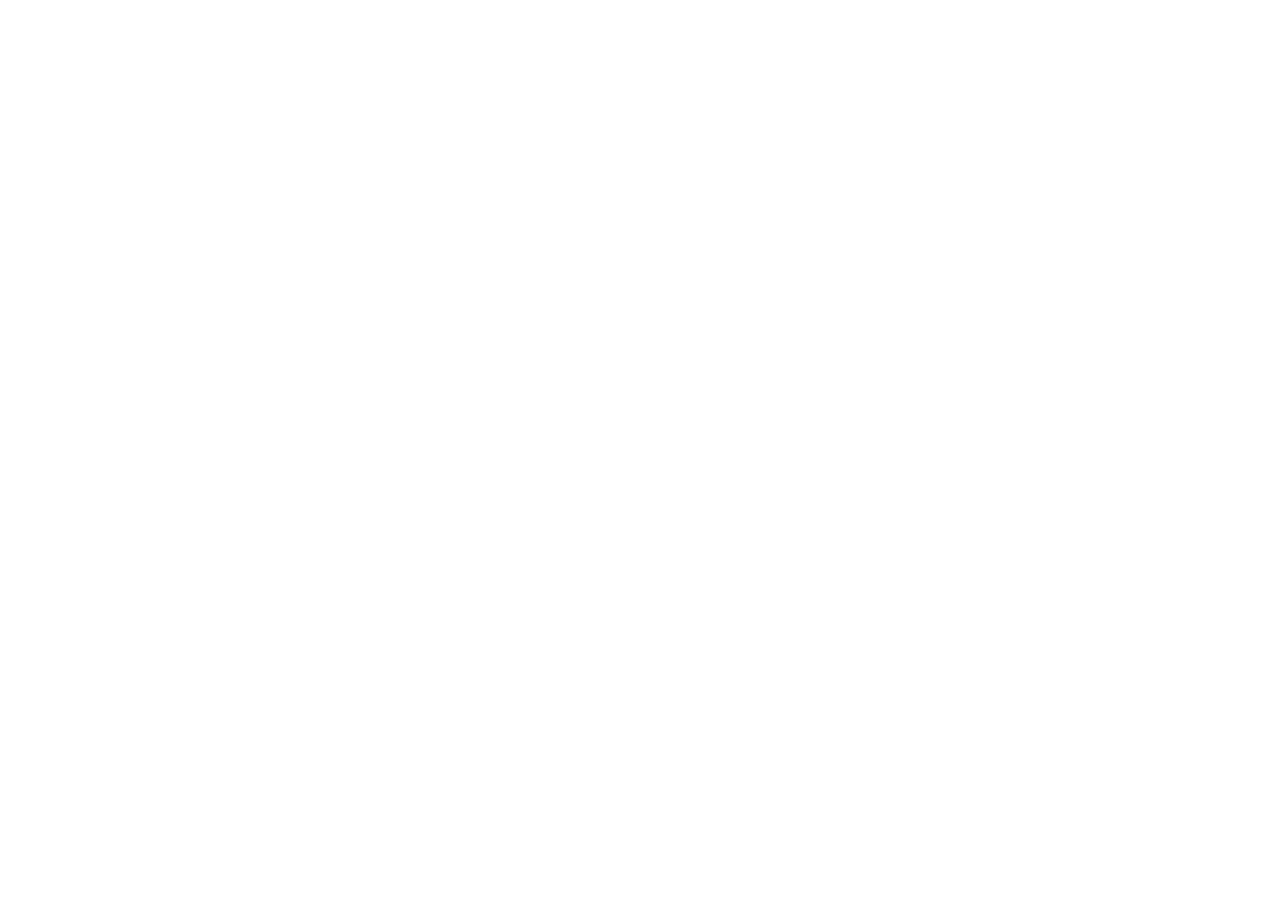
==== web/index.html @ 55b60588 "first commit" ====
<!DOCTYPE html>
<html>
<head>
  <!--
    If you are serving your web app in a path other than the root, change the
    href value below to reflect the base path you are serving from.

    The path provided below has to start and end with a slash "/" in order for
    it to work correctly.

    For more details:
    * https://developer.mozilla.org/en-US/docs/Web/HTML/Element/base

    This is a placeholder for base href that will be replaced by the value of
    the `--base-href` argument provided to `flutter build`.
  -->
  <base href="$FLUTTER_BASE_HREF">

  <meta charset="UTF-8">
  <meta content="IE=Edge" http-equiv="X-UA-Compatible">
  <meta name="description" content="A new Flutter project.">

  <!-- iOS meta tags & icons -->
  <meta name="mobile-web-app-capable" content="yes">
  <meta name="apple-mobile-web-app-status-bar-style" content="black">
  <meta name="apple-mobile-web-app-title" content="jemenai">
  <link rel="apple-touch-icon" href="icons/Icon-192.png">

  <!-- Favicon -->
  <link rel="icon" type="image/png" href="favicon.png"/>

  <title>jemenai</title>
  <link rel="manifest" href="manifest.json">
</head>
<body>
  <script src="flutter_bootstrap.js" async></script>
</body>
</html>
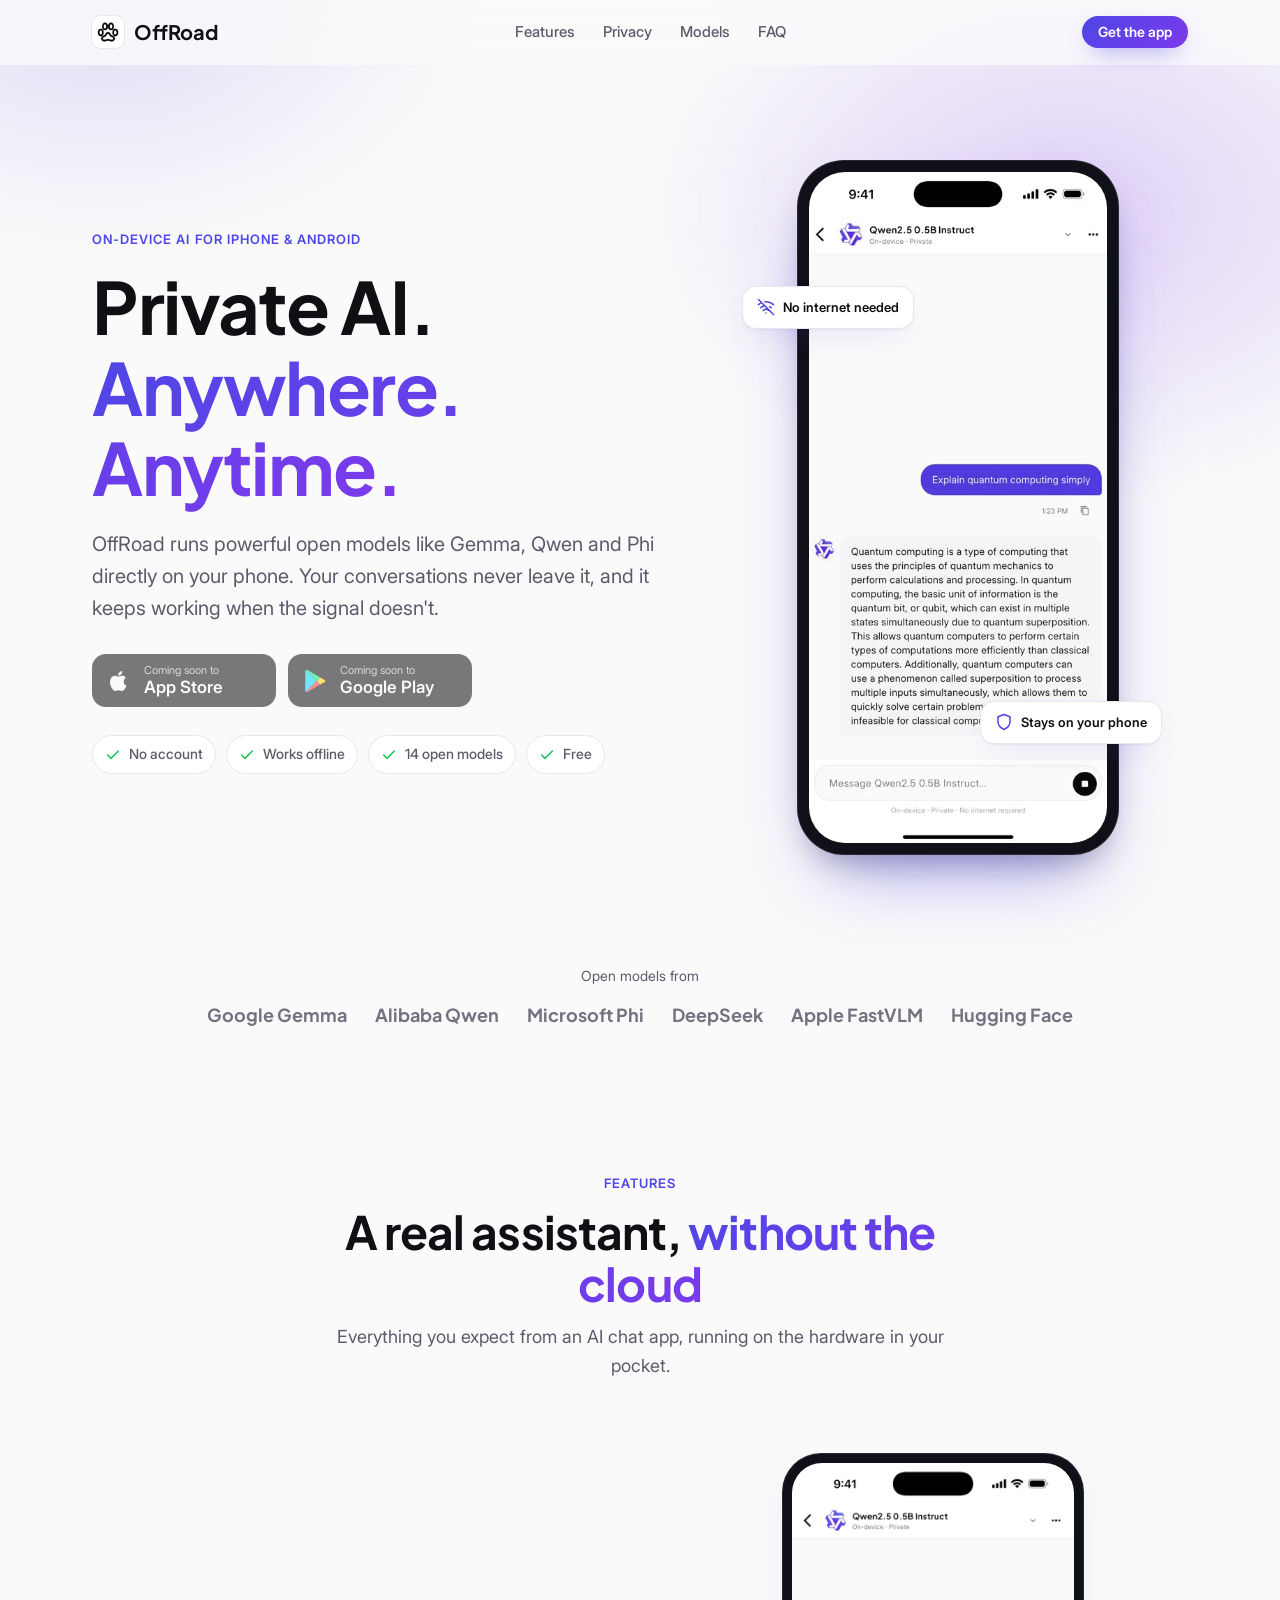
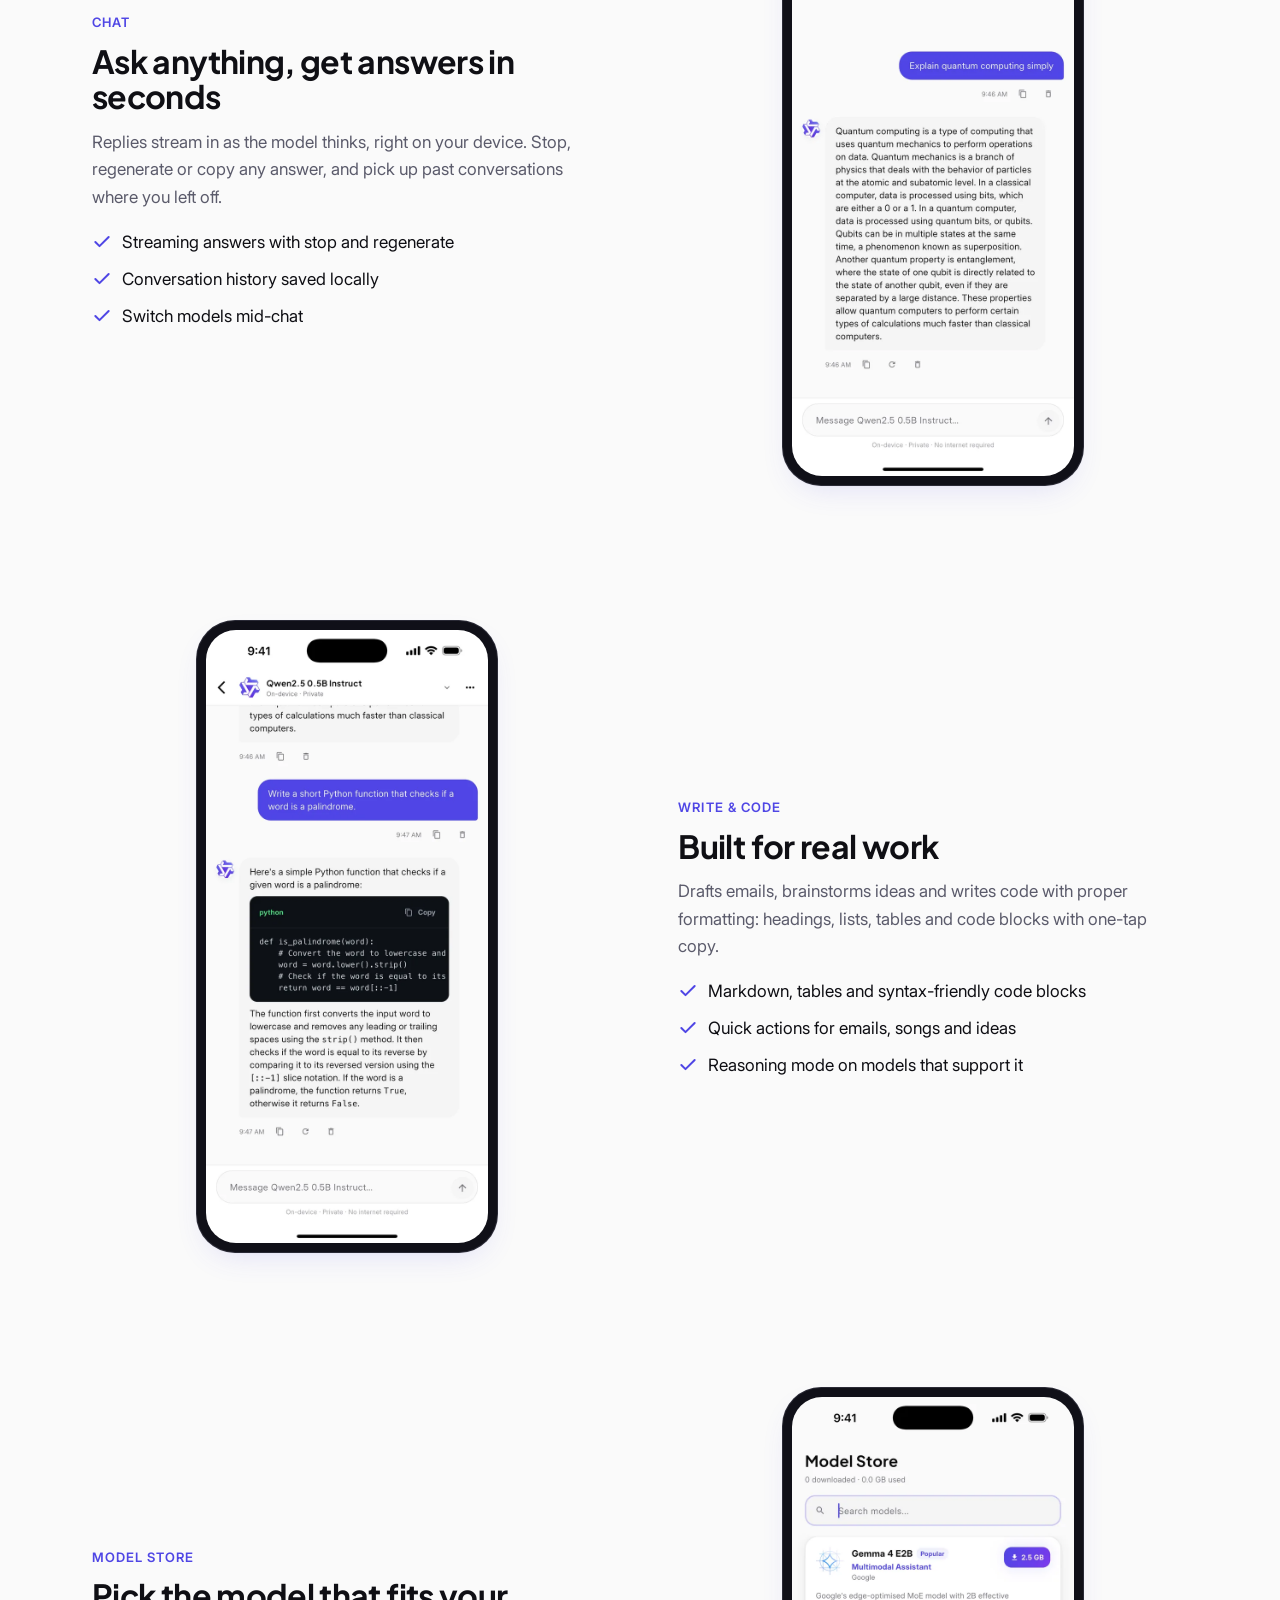
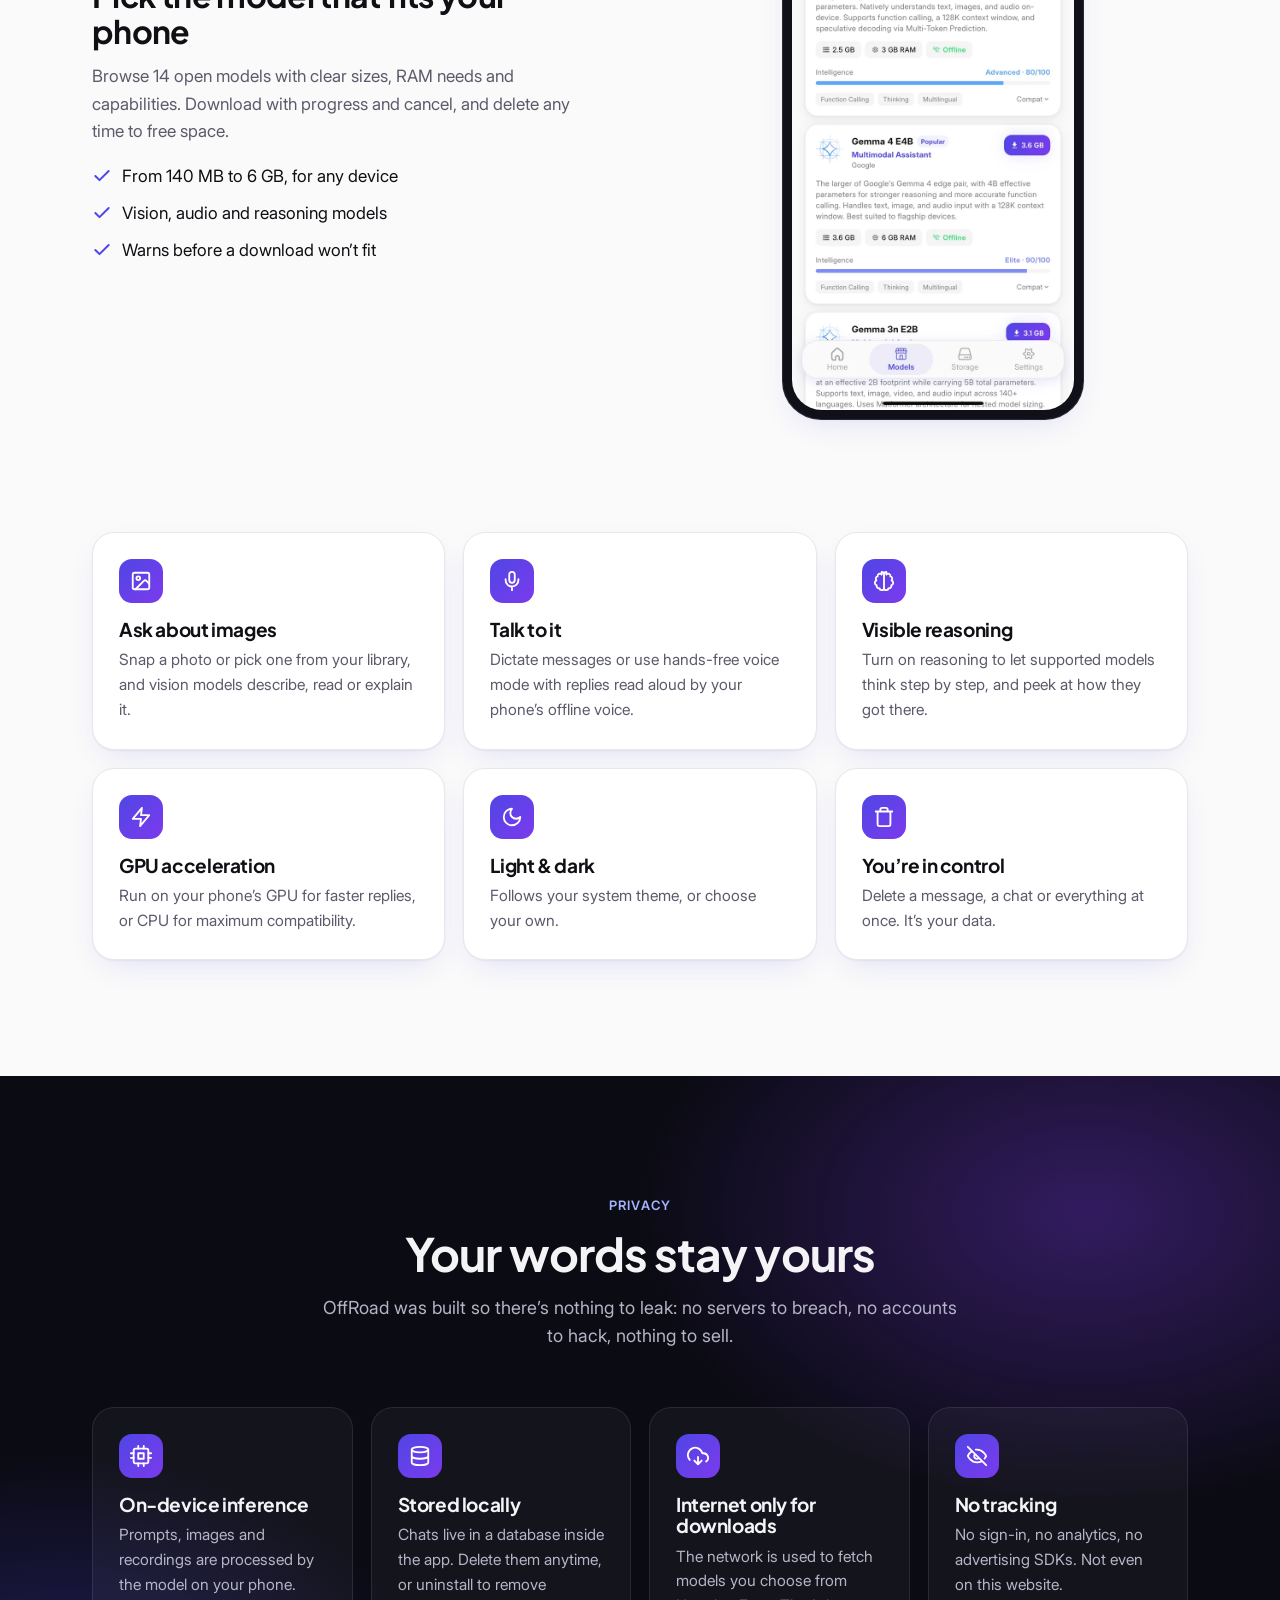
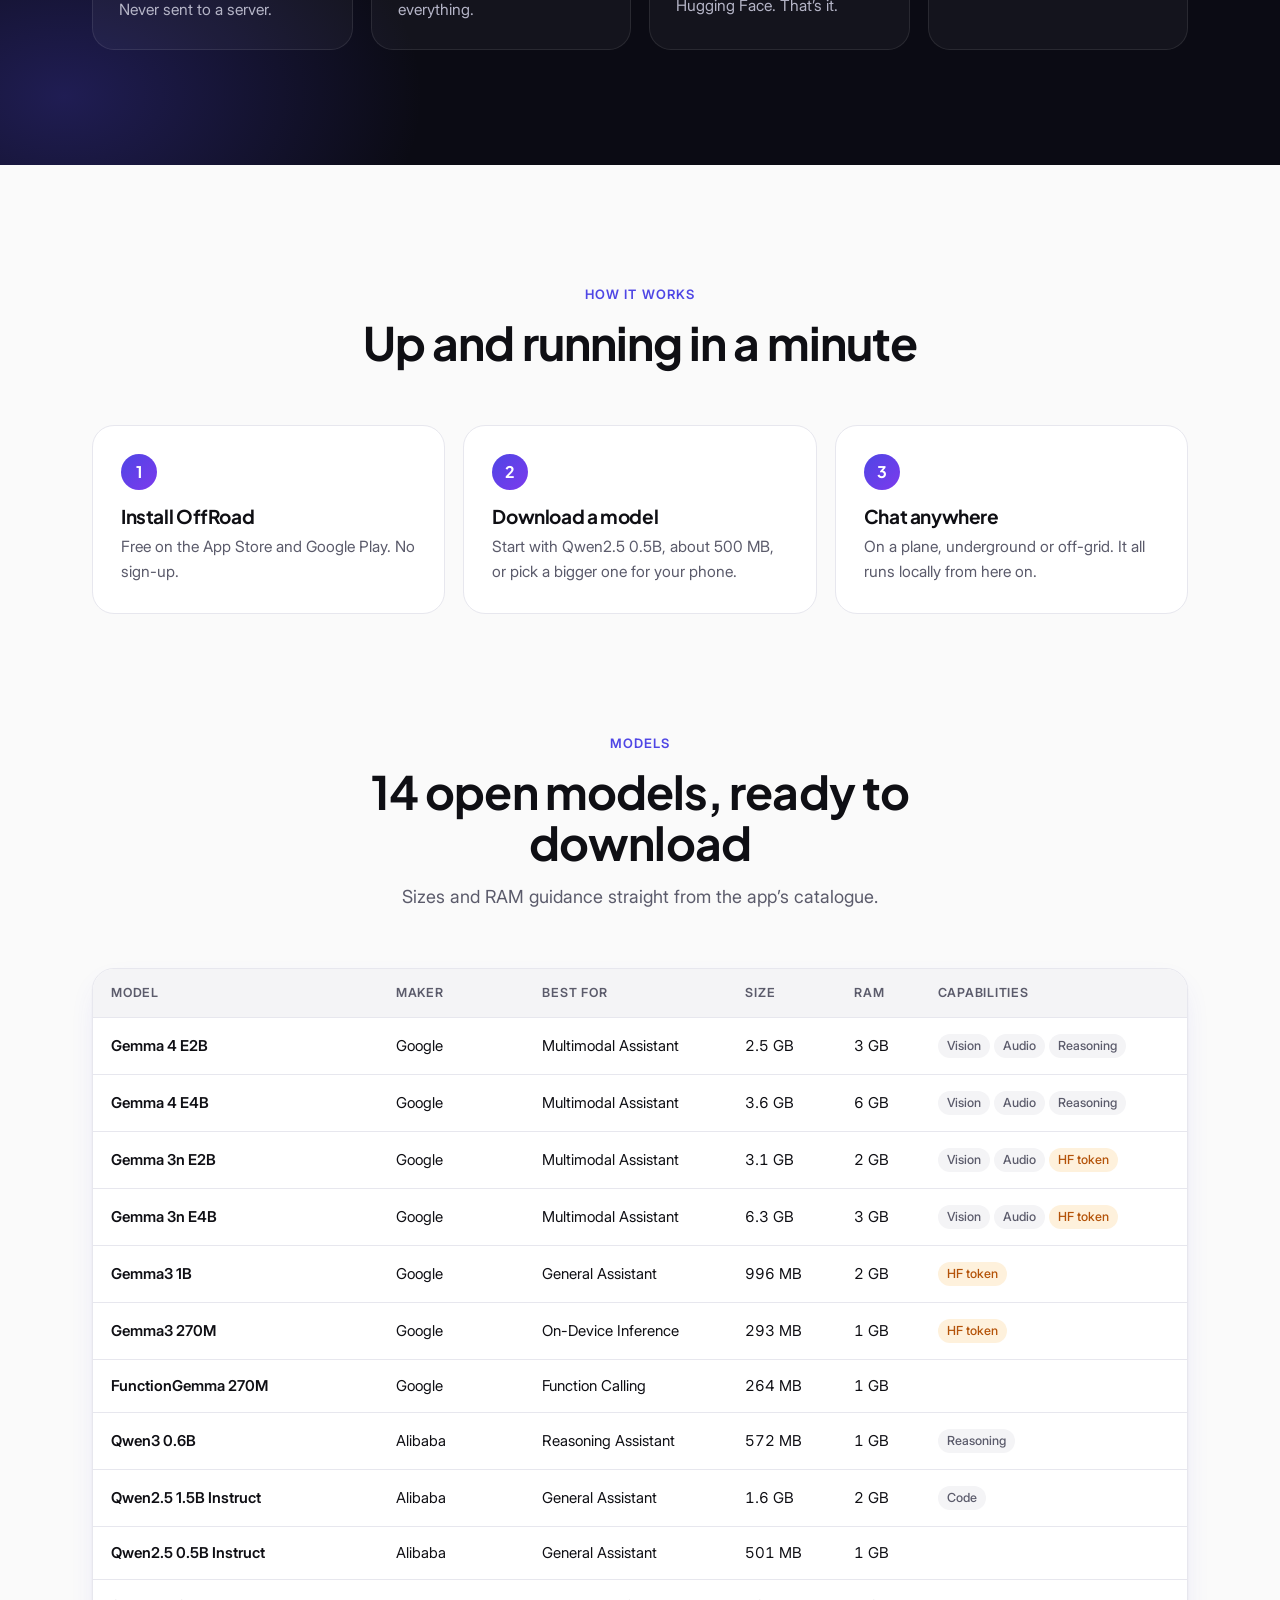
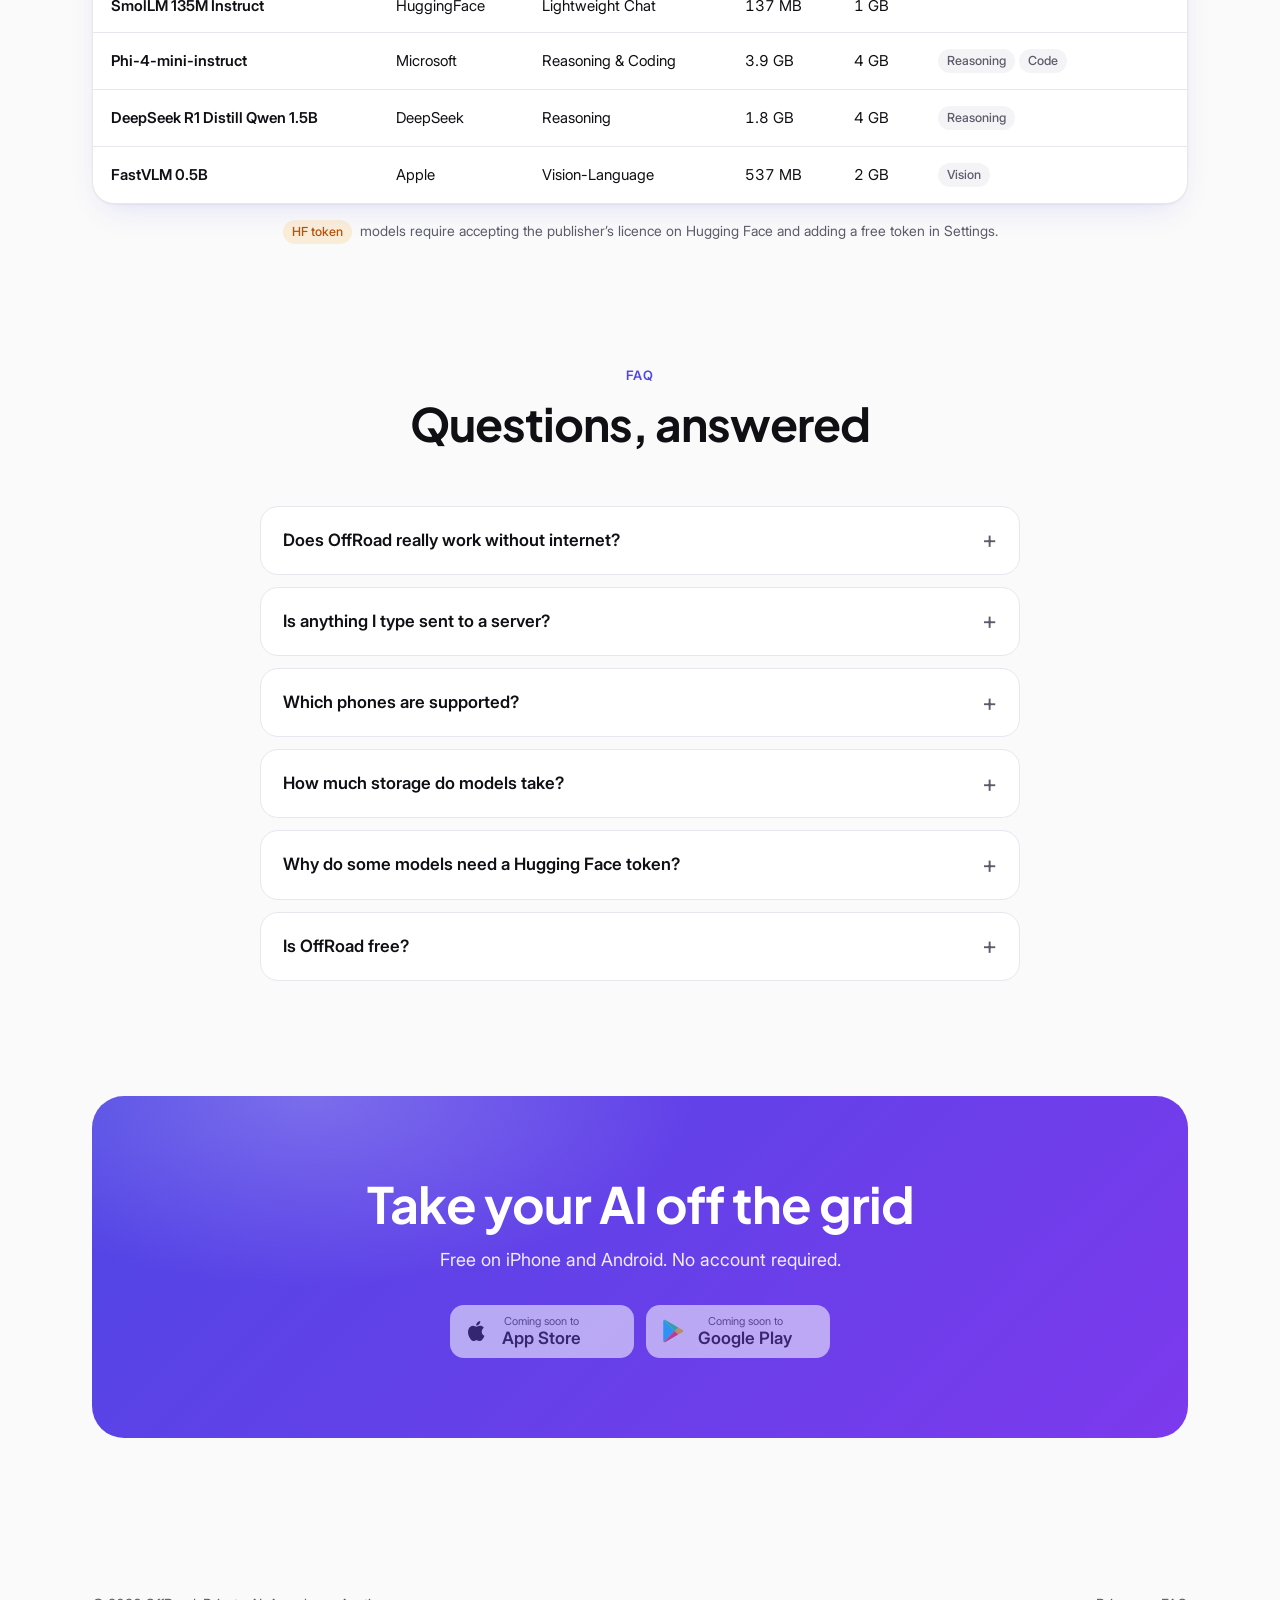
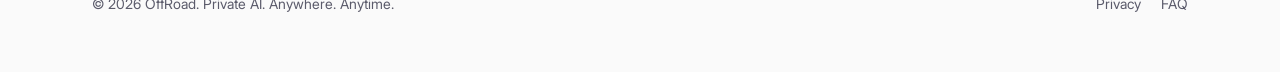
==== commit 7b197392: "feat: add voice chat screen and restructure mobile project layout with flutter gemma integration" ====
--- a/web/index.html
+++ b/web/index.html
@@ -1,38 +1,222 @@
-<!DOCTYPE html>
-<html>
+<!doctype html>
+<html lang="en">
 <head>
-  <!--
-    If you are serving your web app in a path other than the root, change the
-    href value below to reflect the base path you are serving from.
-
-    The path provided below has to start and end with a slash "/" in order for
-    it to work correctly.
-
-    For more details:
-    * https://developer.mozilla.org/en-US/docs/Web/HTML/Element/base
-
-    This is a placeholder for base href that will be replaced by the value of
-    the `--base-href` argument provided to `flutter build`.
-  -->
-  <base href="$FLUTTER_BASE_HREF">
-
-  <meta charset="UTF-8">
-  <meta content="IE=Edge" http-equiv="X-UA-Compatible">
-  <meta name="description" content="A new Flutter project.">
-
-  <!-- iOS meta tags & icons -->
-  <meta name="mobile-web-app-capable" content="yes">
-  <meta name="apple-mobile-web-app-status-bar-style" content="black">
-  <meta name="apple-mobile-web-app-title" content="jemenai">
-  <link rel="apple-touch-icon" href="icons/Icon-192.png">
-
-  <!-- Favicon -->
-  <link rel="icon" type="image/png" href="favicon.png"/>
-
-  <title>jemenai</title>
-  <link rel="manifest" href="manifest.json">
+  <meta charset="utf-8">
+  <meta name="viewport" content="width=device-width, initial-scale=1, viewport-fit=cover">
+  <title>OffRoad — Private AI that runs offline, on your phone</title>
+  <meta name="description" content="Chat with Gemma, Qwen, Phi and more, entirely on your device. No account, no cloud, no tracking — and it works with no signal.">
+  <meta name="theme-color" content="#4f46e5">
+  <link rel="icon" href="assets/icon-32.png" sizes="32x32">
+  <link rel="apple-touch-icon" href="assets/icon-180.png">
+  <meta property="og:type" content="website">
+  <meta property="og:title" content="OffRoad — Private AI that runs offline">
+  <meta property="og:description" content="Powerful AI models that run entirely on your phone. No account, no cloud, no tracking.">
+  <meta property="og:image" content="assets/og.png">
+  <meta name="twitter:card" content="summary_large_image">
+  <link rel="preload" href="assets/fonts/jakarta-700.woff2" as="font" type="font/woff2" crossorigin>
+  <link rel="preload" href="assets/fonts/inter-400.woff2" as="font" type="font/woff2" crossorigin>
+  <link rel="stylesheet" href="styles.css">
+  <script type="application/ld+json">
+  {"@context":"https://schema.org","@type":"SoftwareApplication","name":"OffRoad","operatingSystem":"iOS, Android","applicationCategory":"ProductivityApplication","offers":{"@type":"Offer","price":"0","priceCurrency":"USD"},"description":"Private AI chat that runs entirely on your device."}
+  </script>
 </head>
 <body>
-  <script src="flutter_bootstrap.js" async></script>
+  <a class="skip" href="#main">Skip to content</a>
+
+  <header class="nav" id="top">
+    <div class="wrap">
+      <a class="brand" href="#top"><img src="assets/icon-180.png" alt="" width="32" height="32">OffRoad</a>
+      <ul class="nav-links">
+        <li><a href="#features">Features</a></li>
+        <li><a href="#privacy">Privacy</a></li>
+        <li><a href="#models">Models</a></li>
+        <li><a href="#faq">FAQ</a></li>
+      </ul>
+      <a class="btn btn-primary btn-small" href="#download">Get the app</a>
+    </div>
+  </header>
+
+  <main id="main">
+    <section class="hero">
+      <div class="wrap">
+        <div>
+          <span class="eyebrow">On-device AI for iPhone &amp; Android</span>
+          <h1>Private AI.<br><span class="grad-text">Anywhere. Anytime.</span></h1>
+          <p class="lede">OffRoad runs powerful open models like Gemma, Qwen and Phi directly on your phone. Your conversations never leave it, and it keeps working when the signal doesn't.</p>
+          <div class="store-row">
+            <a class="store" data-store="appstore" href="#download"><svg viewBox="0 0 24 24" fill="currentColor" aria-hidden="true"><path d="M16.37 12.6c-.02-2.35 1.92-3.48 2-3.54-1.09-1.6-2.79-1.82-3.4-1.84-1.45-.15-2.82.85-3.56.85-.73 0-1.86-.83-3.06-.81-1.58.02-3.03.92-3.84 2.33-1.64 2.84-.42 7.04 1.18 9.35.78 1.13 1.71 2.4 2.94 2.35 1.18-.05 1.62-.76 3.05-.76 1.42 0 1.82.76 3.07.74 1.27-.02 2.07-1.15 2.84-2.29.9-1.31 1.27-2.58 1.29-2.65-.03-.01-2.48-.95-2.51-3.73ZM14.03 5.7c.65-.79 1.09-1.88.97-2.97-.94.04-2.07.62-2.74 1.41-.6.7-1.13 1.81-.99 2.88 1.04.08 2.11-.53 2.76-1.32Z"/></svg><span><small>Download on the</small><strong>App Store</strong></span></a>
+            <a class="store" data-store="playstore" href="#download"><svg viewBox="0 0 24 24" aria-hidden="true"><path fill="#00d7fe" d="M3.6 1.8 13.5 12 3.6 22.2c-.4-.2-.6-.7-.6-1.2V3c0-.5.2-1 .6-1.2Z"/><path fill="#ffce00" d="m16.8 15.3-3.3-3.3 3.3-3.3 3.9 2.2c1.1.6 1.1 1.6 0 2.2l-3.9 2.2Z"/><path fill="#ff3a44" d="M16.8 15.3 13.5 12 3.6 22.2c.4.2.9.2 1.5-.1l11.7-6.8Z"/><path fill="#00f076" d="M16.8 8.7 5.1 1.9c-.6-.3-1.1-.3-1.5-.1L13.5 12l3.3-3.3Z"/></svg><span><small>Get it on</small><strong>Google Play</strong></span></a>
+          </div>
+          <ul class="chips">
+            <li><svg viewBox="0 0 24 24" fill="none" stroke="currentColor" stroke-width="2.4" stroke-linecap="round" stroke-linejoin="round" aria-hidden="true"><path d="M20 6 9 17l-5-5"/></svg>No account</li>
+            <li><svg viewBox="0 0 24 24" fill="none" stroke="currentColor" stroke-width="2.4" stroke-linecap="round" stroke-linejoin="round" aria-hidden="true"><path d="M20 6 9 17l-5-5"/></svg>Works offline</li>
+            <li><svg viewBox="0 0 24 24" fill="none" stroke="currentColor" stroke-width="2.4" stroke-linecap="round" stroke-linejoin="round" aria-hidden="true"><path d="M20 6 9 17l-5-5"/></svg>14 open models</li>
+            <li><svg viewBox="0 0 24 24" fill="none" stroke="currentColor" stroke-width="2.4" stroke-linecap="round" stroke-linejoin="round" aria-hidden="true"><path d="M20 6 9 17l-5-5"/></svg>Free</li>
+          </ul>
+        </div>
+        <div class="phone">
+          <video src="assets/demo.mp4" poster="assets/demo-poster.jpg" autoplay muted loop playsinline preload="metadata" aria-label="OffRoad answering a question on-device"></video>
+          <span class="float float-a"><svg viewBox="0 0 24 24" fill="none" stroke="currentColor" stroke-width="2" stroke-linecap="round" stroke-linejoin="round" aria-hidden="true"><path d="M2 2l20 20M8.5 16.5a5 5 0 0 1 7 0M5 13a10 10 0 0 1 5.17-2.8M19 13a10 10 0 0 0-2.17-1.48M2 8.82a15 15 0 0 1 4.17-2.65M22 8.82A15 15 0 0 0 10.66 5.1M12 20h.01"/></svg>No internet needed</span>
+          <span class="float float-b"><svg viewBox="0 0 24 24" fill="none" stroke="currentColor" stroke-width="2" stroke-linecap="round" stroke-linejoin="round" aria-hidden="true"><path d="M12 22s8-4 8-10V5l-8-3-8 3v7c0 6 8 10 8 10z"/></svg>Stays on your phone</span>
+        </div>
+      </div>
+    </section>
+
+    <div class="makers">
+      <div class="wrap">
+        <p>Open models from</p>
+        <ul>
+          <li>Google Gemma</li><li>Alibaba Qwen</li><li>Microsoft Phi</li><li>DeepSeek</li><li>Apple FastVLM</li><li>Hugging Face</li>
+        </ul>
+      </div>
+    </div>
+
+    <section class="block" id="features">
+      <div class="wrap">
+        <div class="section-head reveal">
+          <span class="eyebrow">Features</span>
+          <h2>A real assistant, <span class="grad-text">without the cloud</span></h2>
+          <p>Everything you expect from an AI chat app, running on the hardware in your pocket.</p>
+        </div>
+
+        <article class="feature reveal">
+          <figure class="shot"><img src="assets/screens/chat_quantum.webp" alt="OffRoad chat explaining quantum computing" width="660" height="1434" loading="lazy" decoding="async"></figure>
+          <div>
+            <span class="eyebrow">Chat</span>
+            <h3>Ask anything, get answers in seconds</h3>
+            <p>Replies stream in as the model thinks, right on your device. Stop, regenerate or copy any answer, and pick up past conversations where you left off.</p>
+            <ul><li><svg viewBox="0 0 24 24" fill="none" stroke="currentColor" stroke-width="2.4" stroke-linecap="round" stroke-linejoin="round" aria-hidden="true"><path d="M20 6 9 17l-5-5"/></svg><span>Streaming answers with stop and regenerate</span></li><li><svg viewBox="0 0 24 24" fill="none" stroke="currentColor" stroke-width="2.4" stroke-linecap="round" stroke-linejoin="round" aria-hidden="true"><path d="M20 6 9 17l-5-5"/></svg><span>Conversation history saved locally</span></li><li><svg viewBox="0 0 24 24" fill="none" stroke="currentColor" stroke-width="2.4" stroke-linecap="round" stroke-linejoin="round" aria-hidden="true"><path d="M20 6 9 17l-5-5"/></svg><span>Switch models mid-chat</span></li></ul>
+          </div>
+        </article>
+
+        <article class="feature reveal">
+          <figure class="shot"><img src="assets/screens/chat_code.webp" alt="OffRoad writing a Python function with a code block" width="660" height="1434" loading="lazy" decoding="async"></figure>
+          <div>
+            <span class="eyebrow">Write &amp; code</span>
+            <h3>Built for real work</h3>
+            <p>Drafts emails, brainstorms ideas and writes code with proper formatting: headings, lists, tables and code blocks with one-tap copy.</p>
+            <ul><li><svg viewBox="0 0 24 24" fill="none" stroke="currentColor" stroke-width="2.4" stroke-linecap="round" stroke-linejoin="round" aria-hidden="true"><path d="M20 6 9 17l-5-5"/></svg><span>Markdown, tables and syntax-friendly code blocks</span></li><li><svg viewBox="0 0 24 24" fill="none" stroke="currentColor" stroke-width="2.4" stroke-linecap="round" stroke-linejoin="round" aria-hidden="true"><path d="M20 6 9 17l-5-5"/></svg><span>Quick actions for emails, songs and ideas</span></li><li><svg viewBox="0 0 24 24" fill="none" stroke="currentColor" stroke-width="2.4" stroke-linecap="round" stroke-linejoin="round" aria-hidden="true"><path d="M20 6 9 17l-5-5"/></svg><span>Reasoning mode on models that support it</span></li></ul>
+          </div>
+        </article>
+
+        <article class="feature reveal">
+          <figure class="shot"><img src="assets/screens/store.webp" alt="OffRoad model store listing Gemma models" width="660" height="1434" loading="lazy" decoding="async"></figure>
+          <div>
+            <span class="eyebrow">Model store</span>
+            <h3>Pick the model that fits your phone</h3>
+            <p>Browse 14 open models with clear sizes, RAM needs and capabilities. Download with progress and cancel, and delete any time to free space.</p>
+            <ul><li><svg viewBox="0 0 24 24" fill="none" stroke="currentColor" stroke-width="2.4" stroke-linecap="round" stroke-linejoin="round" aria-hidden="true"><path d="M20 6 9 17l-5-5"/></svg><span>From 140 MB to 6 GB, for any device</span></li><li><svg viewBox="0 0 24 24" fill="none" stroke="currentColor" stroke-width="2.4" stroke-linecap="round" stroke-linejoin="round" aria-hidden="true"><path d="M20 6 9 17l-5-5"/></svg><span>Vision, audio and reasoning models</span></li><li><svg viewBox="0 0 24 24" fill="none" stroke="currentColor" stroke-width="2.4" stroke-linecap="round" stroke-linejoin="round" aria-hidden="true"><path d="M20 6 9 17l-5-5"/></svg><span>Warns before a download won’t fit</span></li></ul>
+          </div>
+        </article>
+
+        <div class="cards">
+          <div class="card reveal"><div class="ico"><svg viewBox="0 0 24 24" fill="none" stroke="currentColor" stroke-width="2" stroke-linecap="round" stroke-linejoin="round" aria-hidden="true"><rect x="3" y="3" width="18" height="18" rx="2"/><circle cx="9" cy="9" r="2"/><path d="m21 15-3.1-3.1a2 2 0 0 0-2.8 0L6 21"/></svg></div><h3>Ask about images</h3><p>Snap a photo or pick one from your library, and vision models describe, read or explain it.</p></div>
+          <div class="card reveal"><div class="ico"><svg viewBox="0 0 24 24" fill="none" stroke="currentColor" stroke-width="2" stroke-linecap="round" stroke-linejoin="round" aria-hidden="true"><rect x="9" y="2" width="6" height="12" rx="3"/><path d="M19 10v1a7 7 0 0 1-14 0v-1M12 18v4"/></svg></div><h3>Talk to it</h3><p>Dictate messages or use hands-free voice mode with replies read aloud by your phone’s offline voice.</p></div>
+          <div class="card reveal"><div class="ico"><svg viewBox="0 0 24 24" fill="none" stroke="currentColor" stroke-width="2" stroke-linecap="round" stroke-linejoin="round" aria-hidden="true"><path d="M9.5 2A2.5 2.5 0 0 1 12 4.5v15a2.5 2.5 0 0 1-4.96.44 2.5 2.5 0 0 1-2.96-3.08 3 3 0 0 1-.34-5.58 2.5 2.5 0 0 1 1.32-4.24 2.5 2.5 0 0 1 4.44-2.04ZM14.5 2A2.5 2.5 0 0 0 12 4.5v15a2.5 2.5 0 0 0 4.96.44 2.5 2.5 0 0 0 2.96-3.08 3 3 0 0 0 .34-5.58 2.5 2.5 0 0 0-1.32-4.24 2.5 2.5 0 0 0-4.44-2.04Z"/></svg></div><h3>Visible reasoning</h3><p>Turn on reasoning to let supported models think step by step, and peek at how they got there.</p></div>
+          <div class="card reveal"><div class="ico"><svg viewBox="0 0 24 24" fill="none" stroke="currentColor" stroke-width="2" stroke-linecap="round" stroke-linejoin="round" aria-hidden="true"><path d="M13 2 3 14h9l-1 8 10-12h-9l1-8z"/></svg></div><h3>GPU acceleration</h3><p>Run on your phone’s GPU for faster replies, or CPU for maximum compatibility.</p></div>
+          <div class="card reveal"><div class="ico"><svg viewBox="0 0 24 24" fill="none" stroke="currentColor" stroke-width="2" stroke-linecap="round" stroke-linejoin="round" aria-hidden="true"><path d="M12 3a6 6 0 0 0 9 9 9 9 0 1 1-9-9Z"/></svg></div><h3>Light &amp; dark</h3><p>Follows your system theme, or choose your own.</p></div>
+          <div class="card reveal"><div class="ico"><svg viewBox="0 0 24 24" fill="none" stroke="currentColor" stroke-width="2" stroke-linecap="round" stroke-linejoin="round" aria-hidden="true"><path d="M3 6h18M19 6v14a2 2 0 0 1-2 2H7a2 2 0 0 1-2-2V6M8 6V4a2 2 0 0 1 2-2h4a2 2 0 0 1 2 2v2"/></svg></div><h3>You’re in control</h3><p>Delete a message, a chat or everything at once. It’s your data.</p></div>
+        </div>
+      </div>
+    </section>
+
+    <section class="block privacy" id="privacy">
+      <div class="wrap">
+        <div class="section-head reveal">
+          <span class="eyebrow">Privacy</span>
+          <h2>Your words stay yours</h2>
+          <p>OffRoad was built so there’s nothing to leak: no servers to breach, no accounts to hack, nothing to sell.</p>
+        </div>
+        <div class="cards">
+          <div class="card reveal"><div class="ico"><svg viewBox="0 0 24 24" fill="none" stroke="currentColor" stroke-width="2" stroke-linecap="round" stroke-linejoin="round" aria-hidden="true"><rect x="4" y="4" width="16" height="16" rx="2"/><rect x="9" y="9" width="6" height="6"/><path d="M9 1v3M15 1v3M9 20v3M15 20v3M20 9h3M20 14h3M1 9h3M1 14h3"/></svg></div><h3>On-device inference</h3><p>Prompts, images and recordings are processed by the model on your phone. Never sent to a server.</p></div>
+          <div class="card reveal"><div class="ico"><svg viewBox="0 0 24 24" fill="none" stroke="currentColor" stroke-width="2" stroke-linecap="round" stroke-linejoin="round" aria-hidden="true"><ellipse cx="12" cy="5" rx="9" ry="3"/><path d="M3 5v14c0 1.66 4 3 9 3s9-1.34 9-3V5M3 12c0 1.66 4 3 9 3s9-1.34 9-3"/></svg></div><h3>Stored locally</h3><p>Chats live in a database inside the app. Delete them anytime, or uninstall to remove everything.</p></div>
+          <div class="card reveal"><div class="ico"><svg viewBox="0 0 24 24" fill="none" stroke="currentColor" stroke-width="2" stroke-linecap="round" stroke-linejoin="round" aria-hidden="true"><path d="M12 13v8M8 17l4 4 4-4"/><path d="M20.88 18.09A5 5 0 0 0 18 9h-1.26A8 8 0 1 0 3 16.29"/></svg></div><h3>Internet only for downloads</h3><p>The network is used to fetch models you choose from Hugging Face. That’s it.</p></div>
+          <div class="card reveal"><div class="ico"><svg viewBox="0 0 24 24" fill="none" stroke="currentColor" stroke-width="2" stroke-linecap="round" stroke-linejoin="round" aria-hidden="true"><path d="M9.88 9.88a3 3 0 1 0 4.24 4.24M10.73 5.08A10.4 10.4 0 0 1 12 5c7 0 10 7 10 7a13.2 13.2 0 0 1-1.67 2.68M6.61 6.61A13.5 13.5 0 0 0 2 12s3 7 10 7a9.7 9.7 0 0 0 5.39-1.61M2 2l20 20"/></svg></div><h3>No tracking</h3><p>No sign-in, no analytics, no advertising SDKs. Not even on this website.</p></div>
+        </div>
+      </div>
+    </section>
+
+    <section class="block" id="how">
+      <div class="wrap">
+        <div class="section-head reveal">
+          <span class="eyebrow">How it works</span>
+          <h2>Up and running in a minute</h2>
+        </div>
+        <ol class="steps">
+          <li class="reveal"><h3>Install OffRoad</h3><p>Free on the App Store and Google Play. No sign-up.</p></li>
+          <li class="reveal"><h3>Download a model</h3><p>Start with Qwen2.5 0.5B, about 500 MB, or pick a bigger one for your phone.</p></li>
+          <li class="reveal"><h3>Chat anywhere</h3><p>On a plane, underground or off-grid. It all runs locally from here on.</p></li>
+        </ol>
+      </div>
+    </section>
+
+    <section class="block" id="models" style="padding-top:0">
+      <div class="wrap">
+        <div class="section-head reveal">
+          <span class="eyebrow">Models</span>
+          <h2>14 open models, ready to download</h2>
+          <p>Sizes and RAM guidance straight from the app’s catalogue.</p>
+        </div>
+        <div class="table-wrap reveal">
+          <table>
+            <thead><tr><th scope="col">Model</th><th scope="col">Maker</th><th scope="col">Best for</th><th scope="col">Size</th><th scope="col">RAM</th><th scope="col">Capabilities</th></tr></thead>
+            <tbody>
+            <tr><td>Gemma 4 E2B</td><td>Google</td><td>Multimodal Assistant</td><td class="num">2.5 GB</td><td class="num">3 GB</td><td><span class="tag">Vision</span><span class="tag">Audio</span><span class="tag">Reasoning</span></td></tr>
+            <tr><td>Gemma 4 E4B</td><td>Google</td><td>Multimodal Assistant</td><td class="num">3.6 GB</td><td class="num">6 GB</td><td><span class="tag">Vision</span><span class="tag">Audio</span><span class="tag">Reasoning</span></td></tr>
+            <tr><td>Gemma 3n E2B</td><td>Google</td><td>Multimodal Assistant</td><td class="num">3.1 GB</td><td class="num">2 GB</td><td><span class="tag">Vision</span><span class="tag">Audio</span><span class="tag lock">HF token</span></td></tr>
+            <tr><td>Gemma 3n E4B</td><td>Google</td><td>Multimodal Assistant</td><td class="num">6.3 GB</td><td class="num">3 GB</td><td><span class="tag">Vision</span><span class="tag">Audio</span><span class="tag lock">HF token</span></td></tr>
+            <tr><td>Gemma3 1B</td><td>Google</td><td>General Assistant</td><td class="num">996 MB</td><td class="num">2 GB</td><td><span class="tag lock">HF token</span></td></tr>
+            <tr><td>Gemma3 270M</td><td>Google</td><td>On-Device Inference</td><td class="num">293 MB</td><td class="num">1 GB</td><td><span class="tag lock">HF token</span></td></tr>
+            <tr><td>FunctionGemma 270M</td><td>Google</td><td>Function Calling</td><td class="num">264 MB</td><td class="num">1 GB</td><td></td></tr>
+            <tr><td>Qwen3 0.6B</td><td>Alibaba</td><td>Reasoning Assistant</td><td class="num">572 MB</td><td class="num">1 GB</td><td><span class="tag">Reasoning</span></td></tr>
+            <tr><td>Qwen2.5 1.5B Instruct</td><td>Alibaba</td><td>General Assistant</td><td class="num">1.6 GB</td><td class="num">2 GB</td><td><span class="tag">Code</span></td></tr>
+            <tr><td>Qwen2.5 0.5B Instruct</td><td>Alibaba</td><td>General Assistant</td><td class="num">501 MB</td><td class="num">1 GB</td><td></td></tr>
+            <tr><td>SmolLM 135M Instruct</td><td>HuggingFace</td><td>Lightweight Chat</td><td class="num">137 MB</td><td class="num">1 GB</td><td></td></tr>
+            <tr><td>Phi-4-mini-instruct</td><td>Microsoft</td><td>Reasoning & Coding</td><td class="num">3.9 GB</td><td class="num">4 GB</td><td><span class="tag">Reasoning</span><span class="tag">Code</span></td></tr>
+            <tr><td>DeepSeek R1 Distill Qwen 1.5B</td><td>DeepSeek</td><td>Reasoning</td><td class="num">1.8 GB</td><td class="num">4 GB</td><td><span class="tag">Reasoning</span></td></tr>
+            <tr><td>FastVLM 0.5B</td><td>Apple</td><td>Vision-Language</td><td class="num">537 MB</td><td class="num">2 GB</td><td><span class="tag">Vision</span></td></tr>
+            </tbody>
+          </table>
+        </div>
+        <p class="table-note"><span class="tag lock">HF token</span> models require accepting the publisher’s licence on Hugging Face and adding a free token in Settings.</p>
+      </div>
+    </section>
+
+    <section class="block" id="faq" style="padding-top:0">
+      <div class="wrap">
+        <div class="section-head reveal">
+          <span class="eyebrow">FAQ</span>
+          <h2>Questions, answered</h2>
+        </div>
+        <div class="faq"><details class="reveal"><summary>Does OffRoad really work without internet?</summary><p>Yes. You need a connection once, to download a model from Hugging Face. After that, chatting, image questions and voice all run on your phone with no network at all, including in airplane mode.</p></details><details class="reveal"><summary>Is anything I type sent to a server?</summary><p>No. The model runs on your device and conversations are saved in a database inside the app. There are no accounts, analytics or advertising SDKs. The only network traffic is the model downloads you start.</p></details><details class="reveal"><summary>Which phones are supported?</summary><p>iPhones on iOS 16 or later and Android phones on Android 11 or later (64-bit). Small models like Qwen2.5 0.5B run on almost anything; larger ones such as Gemma 4 E4B want a recent flagship with 6 GB+ RAM. Each model lists its requirements in the app.</p></details><details class="reveal"><summary>How much storage do models take?</summary><p>From about 140 MB (SmolLM 135M) to 6.3 GB (Gemma 3n E4B). The Storage tab shows exactly what each model uses, and you can delete one at any time; your conversations are kept.</p></details><details class="reveal"><summary>Why do some models need a Hugging Face token?</summary><p>A few publishers, including Google for some Gemma models, require you to accept their licence first. Accept it on huggingface.co, create a free read token, and paste it in Settings. It's stored in your phone's secure keychain and only ever sent to Hugging Face.</p></details><details class="reveal"><summary>Is OffRoad free?</summary><p>Yes, OffRoad is free to download and use. The models are open-weight releases from their publishers.</p></details></div>
+      </div>
+    </section>
+
+    <section class="block cta" id="download" style="padding-top:0">
+      <div class="wrap">
+        <div class="cta-box reveal">
+          <h2>Take your AI off the grid</h2>
+          <p>Free on iPhone and Android. No account required.</p>
+          <div class="store-row">
+            <a class="store" data-store="appstore" href="#download"><svg viewBox="0 0 24 24" fill="currentColor" aria-hidden="true"><path d="M16.37 12.6c-.02-2.35 1.92-3.48 2-3.54-1.09-1.6-2.79-1.82-3.4-1.84-1.45-.15-2.82.85-3.56.85-.73 0-1.86-.83-3.06-.81-1.58.02-3.03.92-3.84 2.33-1.64 2.84-.42 7.04 1.18 9.35.78 1.13 1.71 2.4 2.94 2.35 1.18-.05 1.62-.76 3.05-.76 1.42 0 1.82.76 3.07.74 1.27-.02 2.07-1.15 2.84-2.29.9-1.31 1.27-2.58 1.29-2.65-.03-.01-2.48-.95-2.51-3.73ZM14.03 5.7c.65-.79 1.09-1.88.97-2.97-.94.04-2.07.62-2.74 1.41-.6.7-1.13 1.81-.99 2.88 1.04.08 2.11-.53 2.76-1.32Z"/></svg><span><small>Download on the</small><strong>App Store</strong></span></a>
+            <a class="store" data-store="playstore" href="#download"><svg viewBox="0 0 24 24" aria-hidden="true"><path fill="#00d7fe" d="M3.6 1.8 13.5 12 3.6 22.2c-.4-.2-.6-.7-.6-1.2V3c0-.5.2-1 .6-1.2Z"/><path fill="#ffce00" d="m16.8 15.3-3.3-3.3 3.3-3.3 3.9 2.2c1.1.6 1.1 1.6 0 2.2l-3.9 2.2Z"/><path fill="#ff3a44" d="M16.8 15.3 13.5 12 3.6 22.2c.4.2.9.2 1.5-.1l11.7-6.8Z"/><path fill="#00f076" d="M16.8 8.7 5.1 1.9c-.6-.3-1.1-.3-1.5-.1L13.5 12l3.3-3.3Z"/></svg><span><small>Get it on</small><strong>Google Play</strong></span></a>
+          </div>
+        </div>
+      </div>
+    </section>
+  </main>
+
+  <footer>
+    <div class="wrap">
+      <span>© <span id="year">2026</span> OffRoad. Private AI. Anywhere. Anytime.</span>
+      <nav aria-label="Footer">
+        <a href="#privacy">Privacy</a>
+        <a href="#faq">FAQ</a>
+        <a href="#" data-contact>Contact</a>
+      </nav>
+    </div>
+  </footer>
+
+  <script src="main.js" defer></script>
 </body>
 </html>
--- a/web/styles.css
+++ b/web/styles.css
@@ -0,0 +1,275 @@
+/* OffRoad landing page — no external requests; fonts are self-hosted. */
+
+@font-face { font-family: "Inter"; src: url("assets/fonts/inter-400.woff2") format("woff2"); font-weight: 400; font-display: swap; }
+@font-face { font-family: "Inter"; src: url("assets/fonts/inter-500.woff2") format("woff2"); font-weight: 500; font-display: swap; }
+@font-face { font-family: "Inter"; src: url("assets/fonts/inter-600.woff2") format("woff2"); font-weight: 600; font-display: swap; }
+@font-face { font-family: "Jakarta"; src: url("assets/fonts/jakarta-700.woff2") format("woff2"); font-weight: 700; font-display: swap; }
+
+:root {
+  /* Brand — matches JemenaiTheme in the app. */
+  --indigo: #4f46e5;
+  --violet: #7c3aed;
+  --grad: linear-gradient(135deg, var(--indigo), var(--violet));
+  --green: #22c55e;
+
+  --bg: #fafafa;
+  --surface: #ffffff;
+  --surface-2: #f4f4f6;
+  --text: #0f0f14;
+  --muted: #5b5b6b;
+  --border: #e7e7ee;
+  --shadow: 0 1px 2px rgb(16 16 40 / 0.05), 0 12px 32px -12px rgb(79 70 229 / 0.18);
+
+  --radius: 22px;
+  --max: 1160px;
+  --gutter: clamp(16px, 4vw, 32px);
+  color-scheme: light;
+}
+
+@media (prefers-color-scheme: dark) {
+  :root {
+    --bg: #09090b;
+    --surface: #131318;
+    --surface-2: #1a1a21;
+    --text: #f4f4f7;
+    --muted: #a1a1b0;
+    --border: #26262f;
+    --shadow: 0 1px 2px rgb(0 0 0 / 0.4), 0 16px 40px -16px rgb(124 58 237 / 0.35);
+    color-scheme: dark;
+  }
+}
+
+*, *::before, *::after { box-sizing: border-box; }
+html { scroll-behavior: smooth; -webkit-text-size-adjust: 100%; overflow-x: clip; }
+@media (prefers-reduced-motion: reduce) { html { scroll-behavior: auto; } }
+
+body {
+  margin: 0;
+  background: var(--bg);
+  color: var(--text);
+  font: 400 17px/1.6 "Inter", system-ui, -apple-system, "Segoe UI", sans-serif;
+  -webkit-font-smoothing: antialiased;
+  overflow-x: hidden;
+}
+
+img, video { display: block; max-width: 100%; height: auto; }
+a { color: inherit; }
+h1, h2, h3 { font-family: "Jakarta", "Inter", sans-serif; font-weight: 700; line-height: 1.12; letter-spacing: -0.02em; margin: 0; }
+p { margin: 0; }
+
+.wrap { width: 100%; max-width: var(--max); margin: 0 auto; padding: 0 var(--gutter); }
+.grad-text { background: var(--grad); -webkit-background-clip: text; background-clip: text; color: transparent; }
+.eyebrow { font-size: 13px; font-weight: 600; letter-spacing: 0.08em; text-transform: uppercase; color: var(--indigo); }
+@media (prefers-color-scheme: dark) { .eyebrow { color: #a5b4fc; } }
+
+.skip { position: absolute; left: -9999px; }
+.skip:focus { left: 16px; top: 16px; z-index: 100; background: var(--surface); padding: 8px 14px; border-radius: 10px; }
+
+:focus-visible { outline: 3px solid #818cf8; outline-offset: 3px; border-radius: 6px; }
+
+/* ── Nav ─────────────────────────────────────────── */
+.nav {
+  position: sticky; top: 0; z-index: 50;
+  background: color-mix(in srgb, var(--bg) 82%, transparent);
+  backdrop-filter: saturate(160%) blur(14px);
+  -webkit-backdrop-filter: saturate(160%) blur(14px);
+  border-bottom: 1px solid transparent;
+  transition: border-color .2s;
+}
+.nav.scrolled { border-bottom-color: var(--border); }
+.nav .wrap { display: flex; align-items: center; justify-content: space-between; height: 64px; gap: 16px; }
+.brand { display: flex; align-items: center; gap: 10px; text-decoration: none; font-family: "Jakarta"; font-size: 20px; }
+.brand img { width: 32px; height: 32px; border-radius: 9px; box-shadow: 0 0 0 1px var(--border); }
+.nav-links { display: flex; gap: 28px; list-style: none; margin: 0; padding: 0; }
+.nav-links a { text-decoration: none; color: var(--muted); font-weight: 500; font-size: 15px; }
+.nav-links a:hover { color: var(--text); }
+@media (max-width: 760px) { .nav-links { display: none; } }
+
+/* ── Buttons ─────────────────────────────────────── */
+.btn {
+  display: inline-flex; align-items: center; gap: 10px;
+  padding: 12px 20px; border-radius: 999px; border: 0;
+  font: 600 15px/1 "Inter", sans-serif; text-decoration: none; cursor: pointer;
+  transition: transform .15s ease, box-shadow .15s ease, opacity .15s;
+}
+.btn:hover { transform: translateY(-1px); }
+.btn-primary { background: var(--grad); color: #fff; box-shadow: 0 10px 24px -10px rgb(79 70 229 / .7); }
+.btn-small { padding: 9px 16px; font-size: 14px; }
+
+.store-row { display: flex; flex-wrap: wrap; gap: 12px; }
+.store {
+  display: inline-flex; align-items: center; gap: 12px;
+  min-width: 184px; padding: 10px 18px 10px 14px; border-radius: 14px;
+  background: var(--text); color: var(--bg); text-decoration: none;
+  transition: transform .15s ease, opacity .15s;
+}
+.store:hover { transform: translateY(-1px); }
+.store svg { width: 26px; height: 26px; flex: none; }
+.store small { display: block; font-size: 11px; opacity: .75; line-height: 1.2; }
+.store strong { display: block; font: 600 17px/1.2 "Inter", sans-serif; }
+.store[aria-disabled="true"] { opacity: .55; cursor: default; }
+.store[aria-disabled="true"]:hover { transform: none; }
+
+/* ── Hero ────────────────────────────────────────── */
+.hero { position: relative; padding: clamp(40px, 8vw, 96px) 0 clamp(48px, 8vw, 104px); }
+.hero::before {
+  content: ""; position: absolute; inset: -20% -10% auto; height: 120%; z-index: -1;
+  background:
+    radial-gradient(40% 40% at 78% 30%, rgb(124 58 237 / .22), transparent 70%),
+    radial-gradient(35% 35% at 15% 10%, rgb(79 70 229 / .16), transparent 70%);
+  pointer-events: none;
+}
+.hero .wrap { display: grid; grid-template-columns: 1.1fr .9fr; align-items: center; gap: clamp(32px, 6vw, 72px); }
+.hero h1 { font-size: clamp(40px, 6.2vw, 72px); margin: 14px 0 20px; }
+.hero .lede { font-size: clamp(17px, 1.6vw, 20px); color: var(--muted); max-width: 34em; margin-bottom: 30px; }
+.chips { display: flex; flex-wrap: wrap; gap: 10px; margin-top: 28px; padding: 0; list-style: none; }
+.chips li {
+  display: inline-flex; align-items: center; gap: 8px; padding: 7px 12px; border-radius: 999px;
+  background: var(--surface); border: 1px solid var(--border); font-size: 14px; font-weight: 500; color: var(--muted);
+}
+.chips svg { width: 16px; height: 16px; color: var(--green); }
+
+.phone {
+  position: relative; justify-self: center; width: min(320px, 78vw); aspect-ratio: 443 / 960;
+  border-radius: 46px; padding: 11px; background: #101018;
+  box-shadow: 0 0 0 1px #2a2a36, 0 40px 80px -30px rgb(79 70 229 / .55), 0 18px 36px -18px rgb(0 0 0 / .45);
+}
+.phone video, .phone img { width: 100%; height: 100%; object-fit: cover; border-radius: 36px; }
+/* The poster doubles as a background so the screen is never blank, even
+   before the first frame decodes or where autoplay is blocked. */
+.phone video { background: #fff url("assets/demo-poster.jpg") center / cover no-repeat; }
+.phone .float {
+  position: absolute; display: flex; align-items: center; gap: 8px;
+  padding: 10px 14px; border-radius: 14px; font-size: 13px; font-weight: 600;
+  background: var(--surface); color: var(--text); border: 1px solid var(--border); box-shadow: var(--shadow);
+  white-space: nowrap;
+}
+.phone .float svg { width: 18px; height: 18px; color: var(--indigo); }
+.float-a { left: -56px; top: 18%; }
+.float-b { right: -44px; bottom: 16%; }
+@media (max-width: 900px) {
+  .hero .wrap { grid-template-columns: 1fr; text-align: center; }
+  .hero .lede { margin-inline: auto; }
+  .store-row, .chips { justify-content: center; }
+  .float-a { left: -18px; } .float-b { right: -18px; }
+}
+@media (max-width: 420px) { .phone .float { display: none; } }
+
+/* ── Makers strip ────────────────────────────────── */
+.makers { padding: 8px 0 24px; text-align: center; }
+.makers p { font-size: 14px; color: var(--muted); margin-bottom: 14px; }
+.makers ul { display: flex; flex-wrap: wrap; justify-content: center; gap: 10px 28px; list-style: none; margin: 0; padding: 0; }
+.makers li { font-family: "Jakarta"; font-size: 18px; color: var(--muted); opacity: .85; }
+
+/* ── Sections ────────────────────────────────────── */
+section.block { padding: clamp(64px, 9vw, 120px) 0; }
+.section-head { max-width: 640px; margin: 0 auto clamp(36px, 5vw, 56px); text-align: center; }
+.section-head h2 { font-size: clamp(30px, 4vw, 46px); margin: 10px 0 14px; }
+.section-head p { color: var(--muted); font-size: 18px; }
+
+/* Feature rows: screenshot + copy, alternating. */
+.feature { display: grid; grid-template-columns: 1fr 1fr; align-items: center; gap: clamp(28px, 6vw, 80px); }
+.feature + .feature { margin-top: clamp(56px, 8vw, 104px); }
+.feature:nth-child(even) .shot { order: 2; }
+.feature h3 { font-size: clamp(24px, 2.6vw, 32px); margin: 8px 0 14px; }
+.feature p { color: var(--muted); }
+.feature ul { margin: 18px 0 0; padding: 0; list-style: none; display: grid; gap: 10px; }
+.feature li { display: flex; gap: 10px; align-items: flex-start; }
+.feature li svg { flex: none; width: 20px; height: 20px; margin-top: 3px; color: var(--indigo); }
+.shot {
+  justify-self: center; width: min(300px, 72vw); border-radius: 38px; padding: 9px; background: #101018;
+  box-shadow: 0 0 0 1px #2a2a36, var(--shadow);
+}
+.shot img { border-radius: 30px; width: 100%; }
+@media (max-width: 820px) {
+  .feature { grid-template-columns: 1fr; text-align: center; }
+  .feature:nth-child(even) .shot { order: 0; }
+  .feature ul { justify-items: center; }
+  .feature li { text-align: left; }
+}
+
+/* Small feature cards */
+.cards { display: grid; grid-template-columns: repeat(3, 1fr); gap: 18px; margin-top: clamp(56px, 8vw, 96px); }
+.card { background: var(--surface); border: 1px solid var(--border); border-radius: var(--radius); padding: 26px; box-shadow: var(--shadow); }
+.card .ico { width: 44px; height: 44px; border-radius: 13px; display: grid; place-items: center; background: var(--grad); color: #fff; margin-bottom: 16px; }
+.card .ico svg { width: 22px; height: 22px; }
+.card h3 { font-size: 19px; margin-bottom: 8px; }
+.card p { color: var(--muted); font-size: 15.5px; }
+@media (max-width: 900px) { .cards { grid-template-columns: 1fr 1fr; } }
+@media (max-width: 560px) { .cards { grid-template-columns: 1fr; } }
+
+/* ── Privacy (dark band) ─────────────────────────── */
+.privacy { background: #0b0b14; color: #f4f4f7; position: relative; overflow: hidden; }
+.privacy::before {
+  content: ""; position: absolute; inset: 0;
+  background: radial-gradient(50% 60% at 85% 20%, rgb(124 58 237 / .35), transparent 70%),
+              radial-gradient(40% 50% at 5% 90%, rgb(79 70 229 / .3), transparent 70%);
+}
+.privacy .wrap { position: relative; }
+.privacy .section-head p, .privacy .card p { color: #b4b4c6; }
+.privacy .eyebrow { color: #a5b4fc; }
+.privacy .card { background: rgb(255 255 255 / .04); border-color: rgb(255 255 255 / .09); box-shadow: none; }
+.privacy .cards { margin-top: 0; grid-template-columns: repeat(4, 1fr); }
+@media (max-width: 1000px) { .privacy .cards { grid-template-columns: 1fr 1fr; } }
+@media (max-width: 560px) { .privacy .cards { grid-template-columns: 1fr; } }
+
+/* ── Steps ───────────────────────────────────────── */
+.steps { display: grid; grid-template-columns: repeat(3, 1fr); gap: 18px; counter-reset: step; list-style: none; margin: 0; padding: 0; }
+.steps li { background: var(--surface); border: 1px solid var(--border); border-radius: var(--radius); padding: 28px; }
+.steps li::before {
+  counter-increment: step; content: counter(step);
+  display: grid; place-items: center; width: 36px; height: 36px; border-radius: 50%;
+  background: var(--grad); color: #fff; font: 700 16px "Jakarta"; margin-bottom: 16px;
+}
+.steps h3 { font-size: 19px; margin-bottom: 8px; }
+.steps p { color: var(--muted); font-size: 15.5px; }
+@media (max-width: 820px) { .steps { grid-template-columns: 1fr; } }
+
+/* ── Models table ────────────────────────────────── */
+.table-wrap { overflow-x: auto; border: 1px solid var(--border); border-radius: var(--radius); background: var(--surface); box-shadow: var(--shadow); }
+table { width: 100%; border-collapse: collapse; font-size: 15px; min-width: 620px; }
+th, td { padding: 14px 18px; text-align: left; border-bottom: 1px solid var(--border); }
+th { font-size: 12.5px; font-weight: 600; letter-spacing: .06em; text-transform: uppercase; color: var(--muted); background: var(--surface-2); }
+tr:last-child td { border-bottom: 0; }
+td:first-child { font-weight: 600; }
+td.num { font-variant-numeric: tabular-nums; white-space: nowrap; }
+.tag { display: inline-block; padding: 2px 9px; border-radius: 999px; font-size: 12.5px; font-weight: 500; background: var(--surface-2); color: var(--muted); margin: 2px 4px 2px 0; }
+.tag.lock { background: rgb(245 158 11 / .14); color: #b45309; }
+@media (prefers-color-scheme: dark) { .tag.lock { color: #fbbf24; } }
+.table-note { margin-top: 14px; font-size: 14px; color: var(--muted); text-align: center; }
+
+/* ── FAQ ─────────────────────────────────────────── */
+.faq { max-width: 760px; margin: 0 auto; display: grid; gap: 12px; }
+.faq details { background: var(--surface); border: 1px solid var(--border); border-radius: 18px; padding: 4px 22px; }
+.faq summary {
+  cursor: pointer; list-style: none; padding: 16px 0; font-weight: 600; font-size: 17px;
+  display: flex; justify-content: space-between; align-items: center; gap: 16px;
+}
+.faq summary::-webkit-details-marker { display: none; }
+.faq summary::after { content: "+"; font: 400 24px/1 "Inter"; color: var(--muted); transition: transform .2s; }
+.faq details[open] summary::after { transform: rotate(45deg); }
+.faq details p { color: var(--muted); padding: 0 0 18px; }
+
+/* ── CTA + footer ────────────────────────────────── */
+.cta { text-align: center; }
+.cta-box {
+  border-radius: 32px; padding: clamp(40px, 7vw, 80px) var(--gutter);
+  background: var(--grad); color: #fff; position: relative; overflow: hidden;
+}
+.cta-box::before { content: ""; position: absolute; inset: 0; background: radial-gradient(50% 80% at 20% 0%, rgb(255 255 255 / .22), transparent 70%); }
+.cta-box > * { position: relative; }
+.cta-box h2 { font-size: clamp(30px, 4.4vw, 50px); margin-bottom: 14px; }
+.cta-box p { opacity: .9; font-size: 18px; margin-bottom: 30px; }
+.cta-box .store-row { justify-content: center; }
+.cta-box .store { background: #fff; color: #111; }
+
+footer { padding: 40px 0 56px; color: var(--muted); font-size: 14px; }
+footer .wrap { display: flex; flex-wrap: wrap; gap: 16px; justify-content: space-between; align-items: center; }
+footer nav { display: flex; gap: 20px; flex-wrap: wrap; }
+footer a { text-decoration: none; }
+footer a:hover { color: var(--text); }
+
+/* ── Reveal on scroll ────────────────────────────── */
+.reveal { opacity: 0; transform: translateY(18px); transition: opacity .6s ease, transform .6s ease; }
+.reveal.in { opacity: 1; transform: none; }
+@media (prefers-reduced-motion: reduce) { .reveal { opacity: 1; transform: none; transition: none; } }
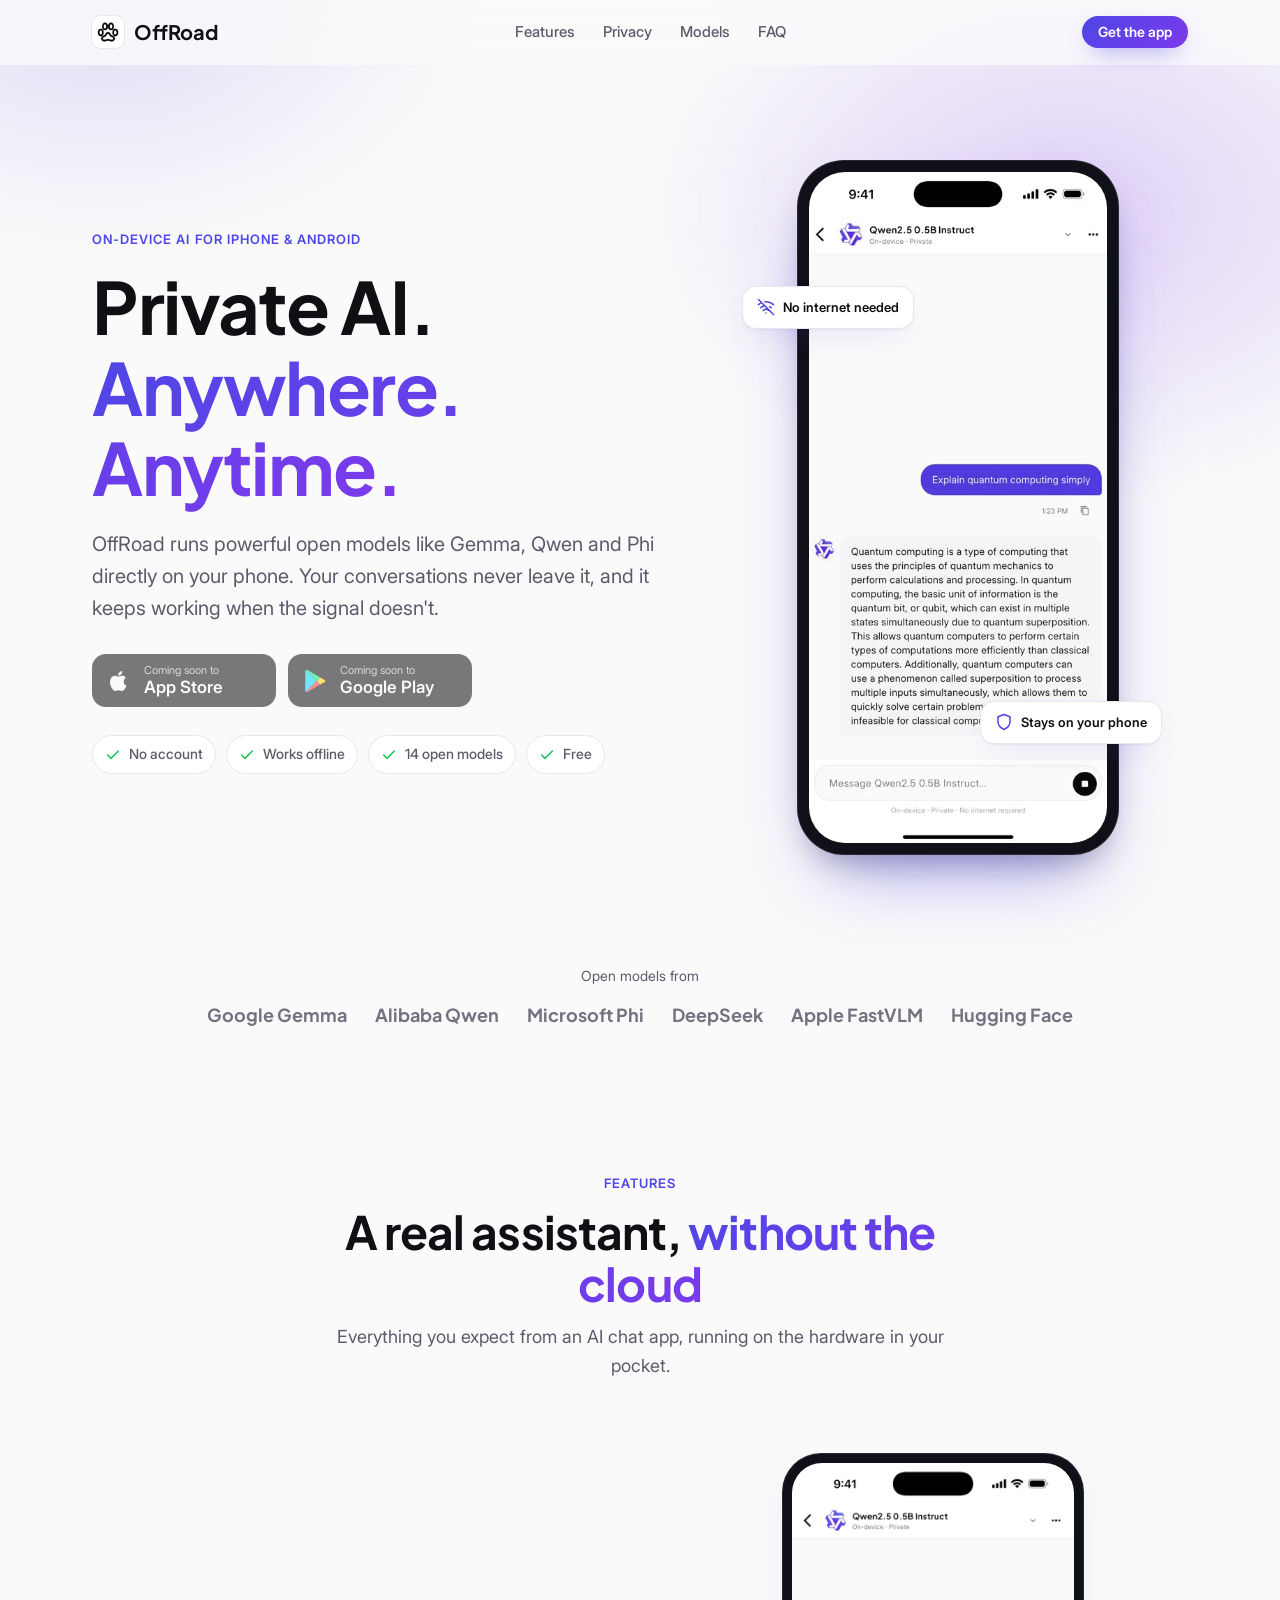
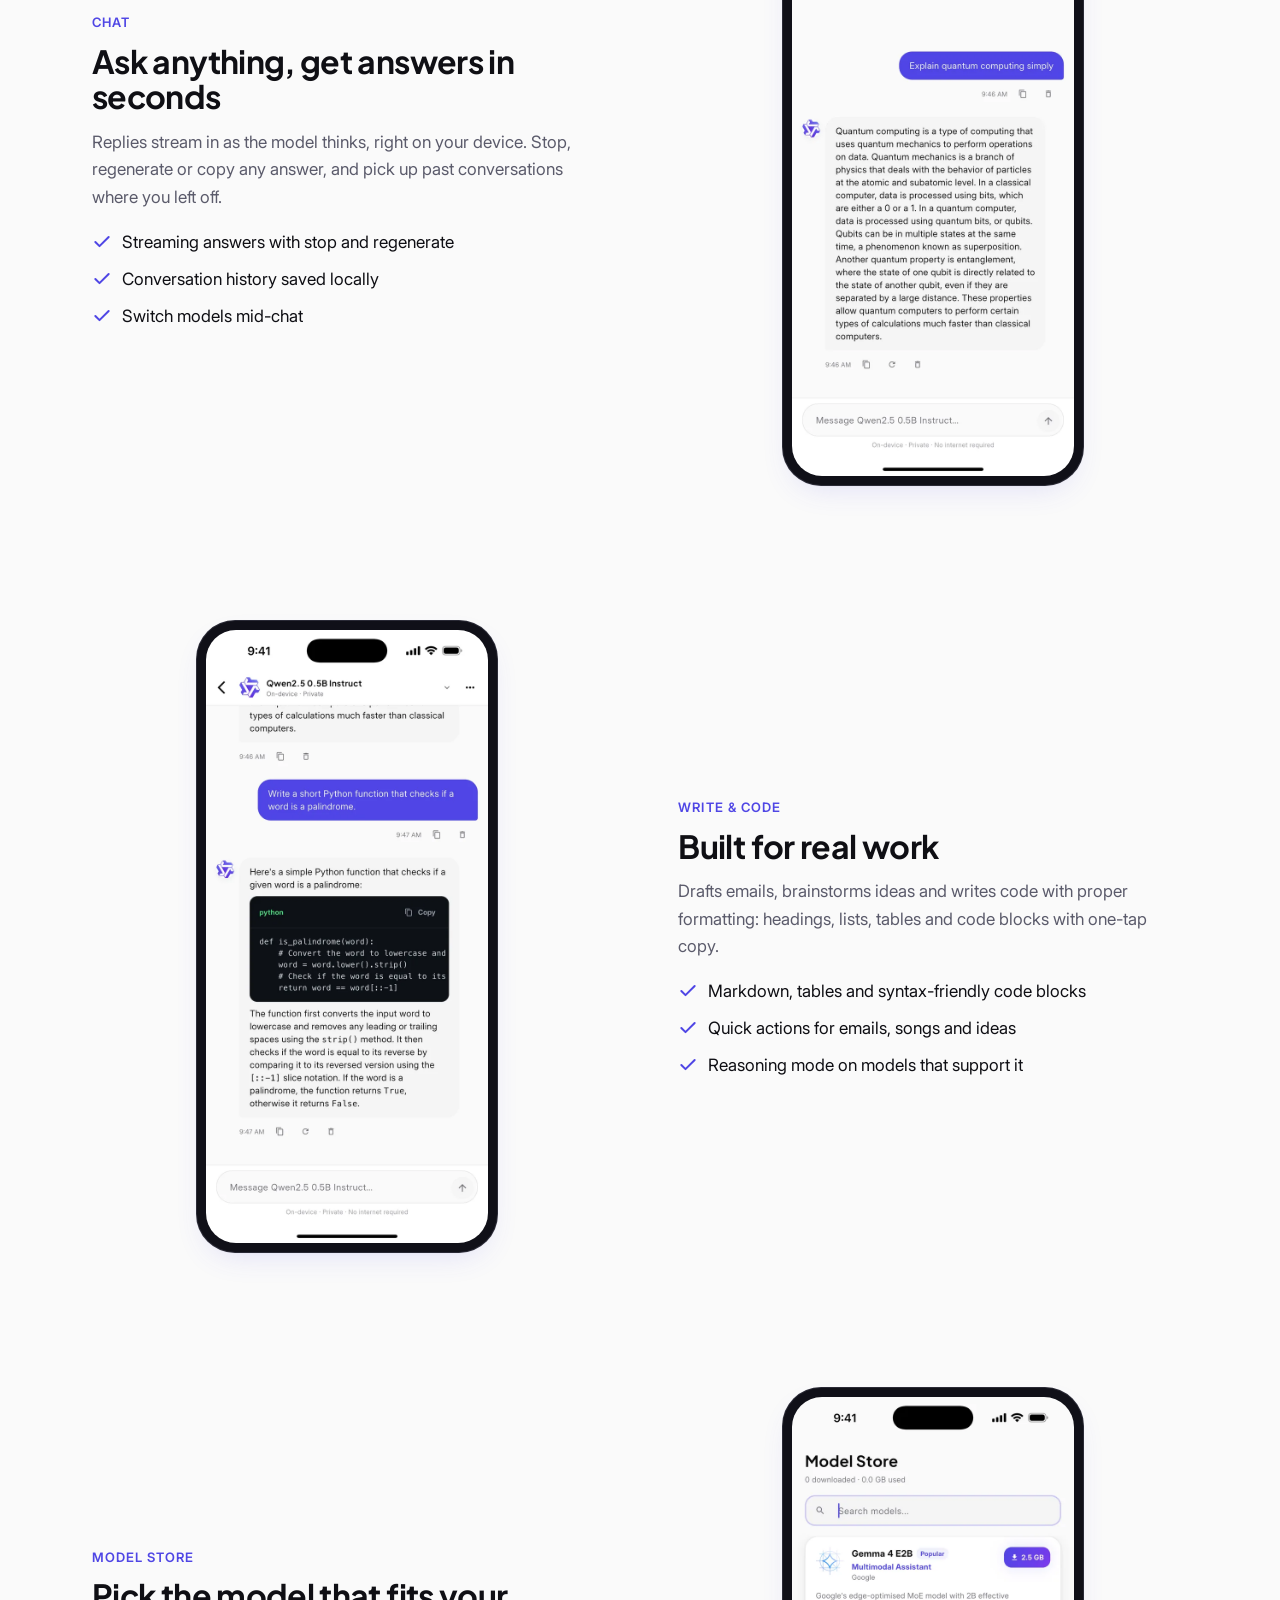
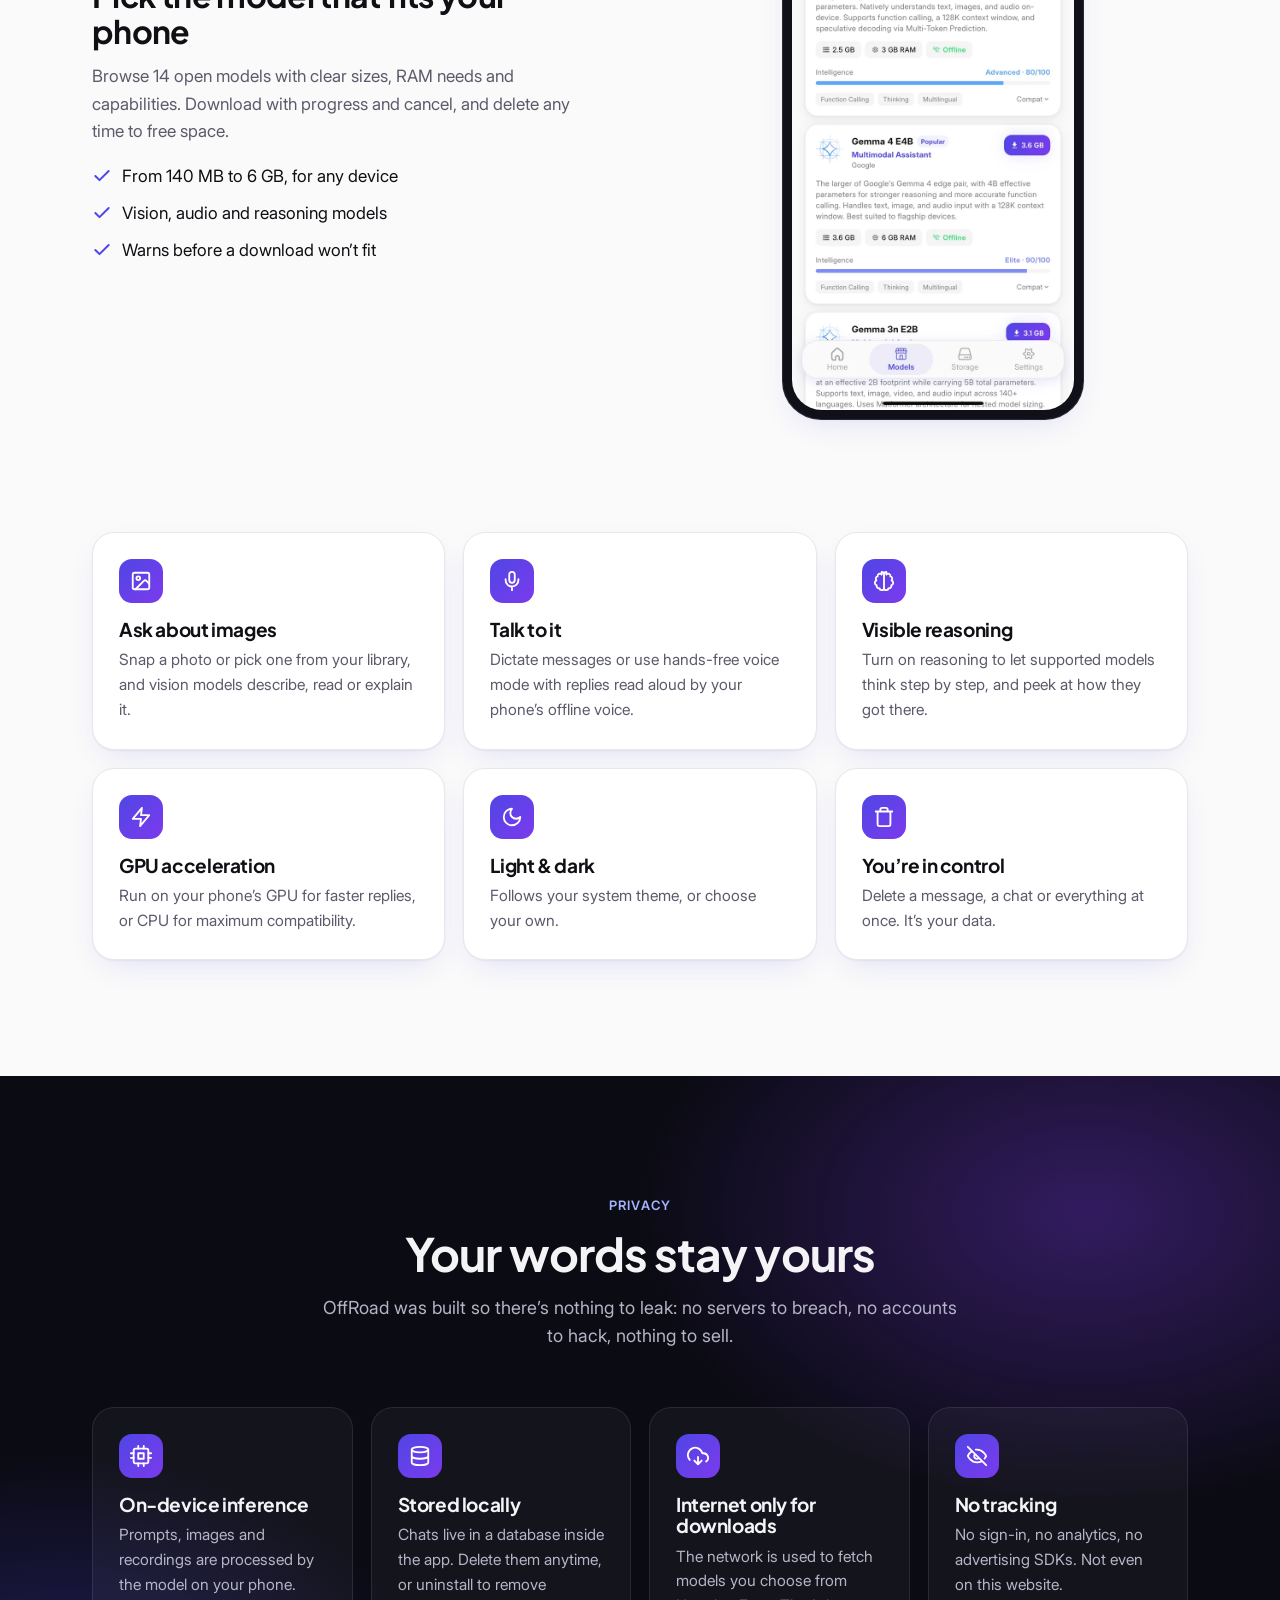
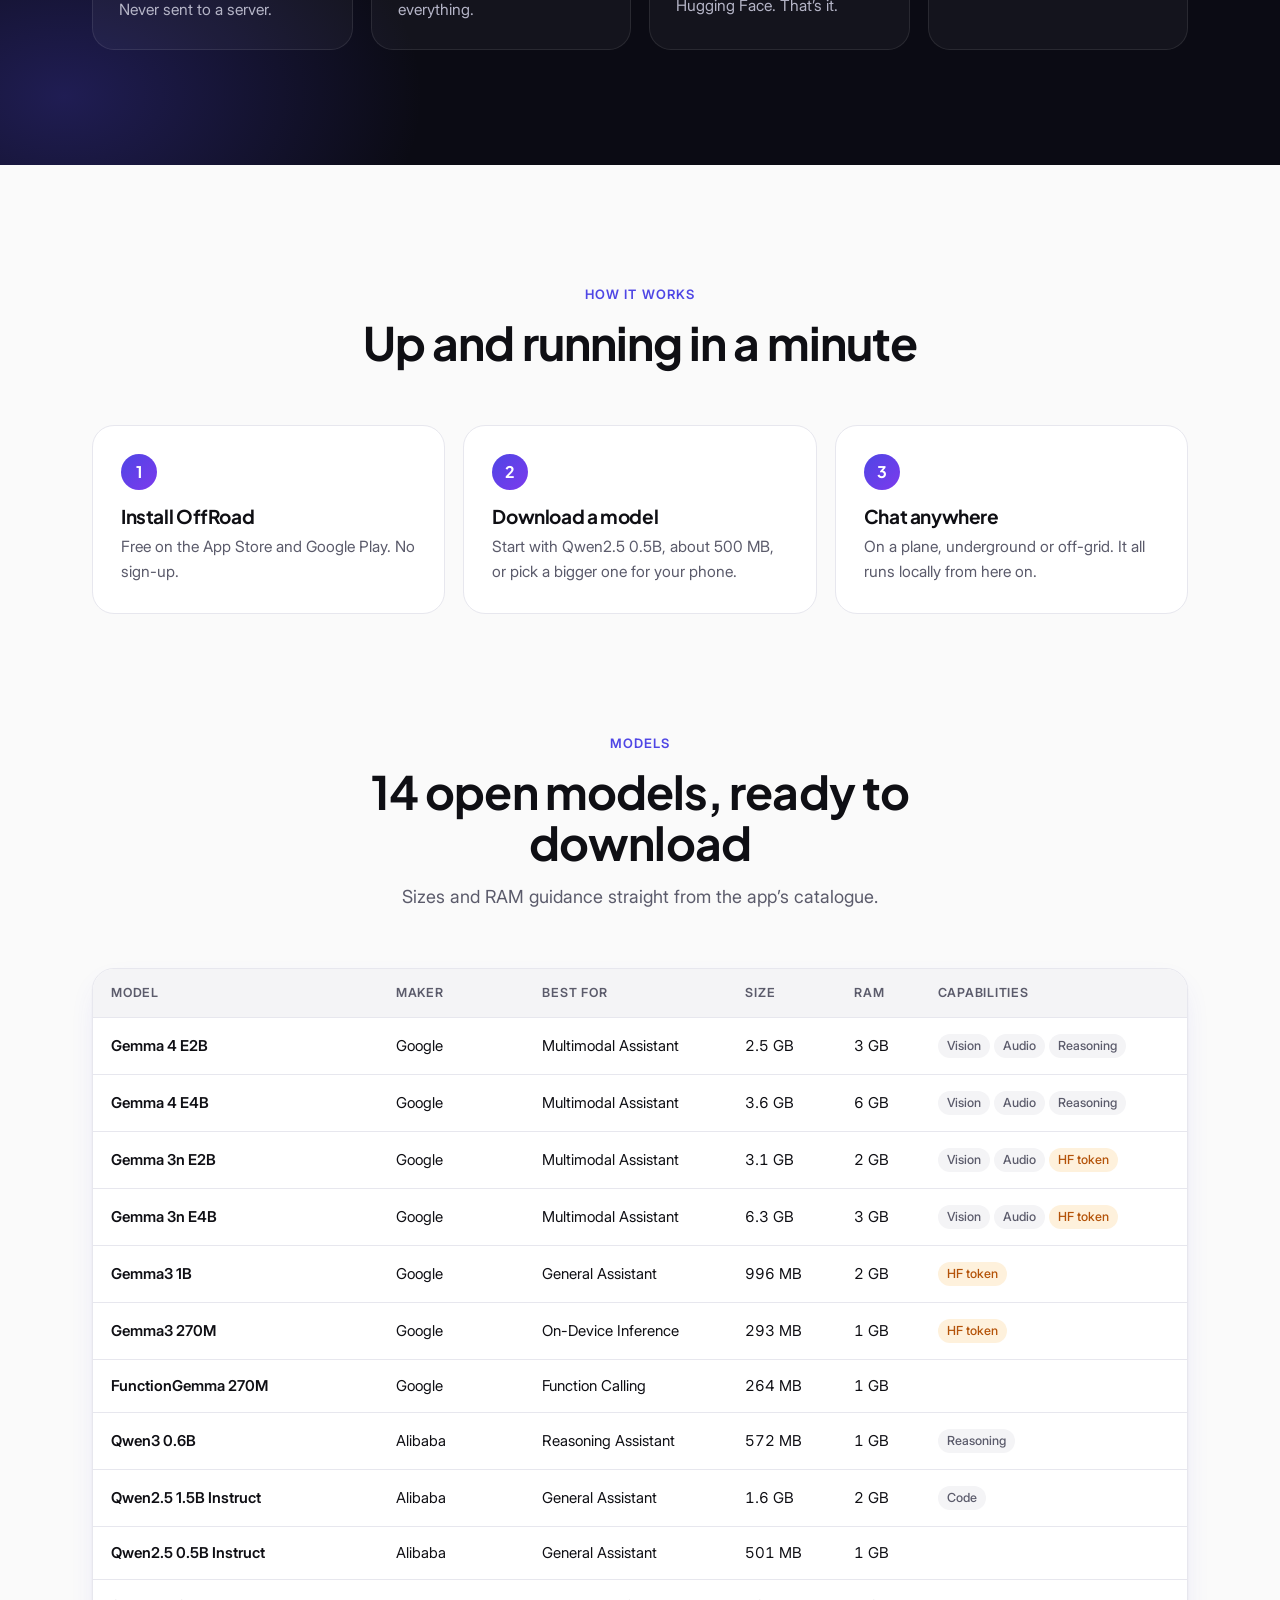
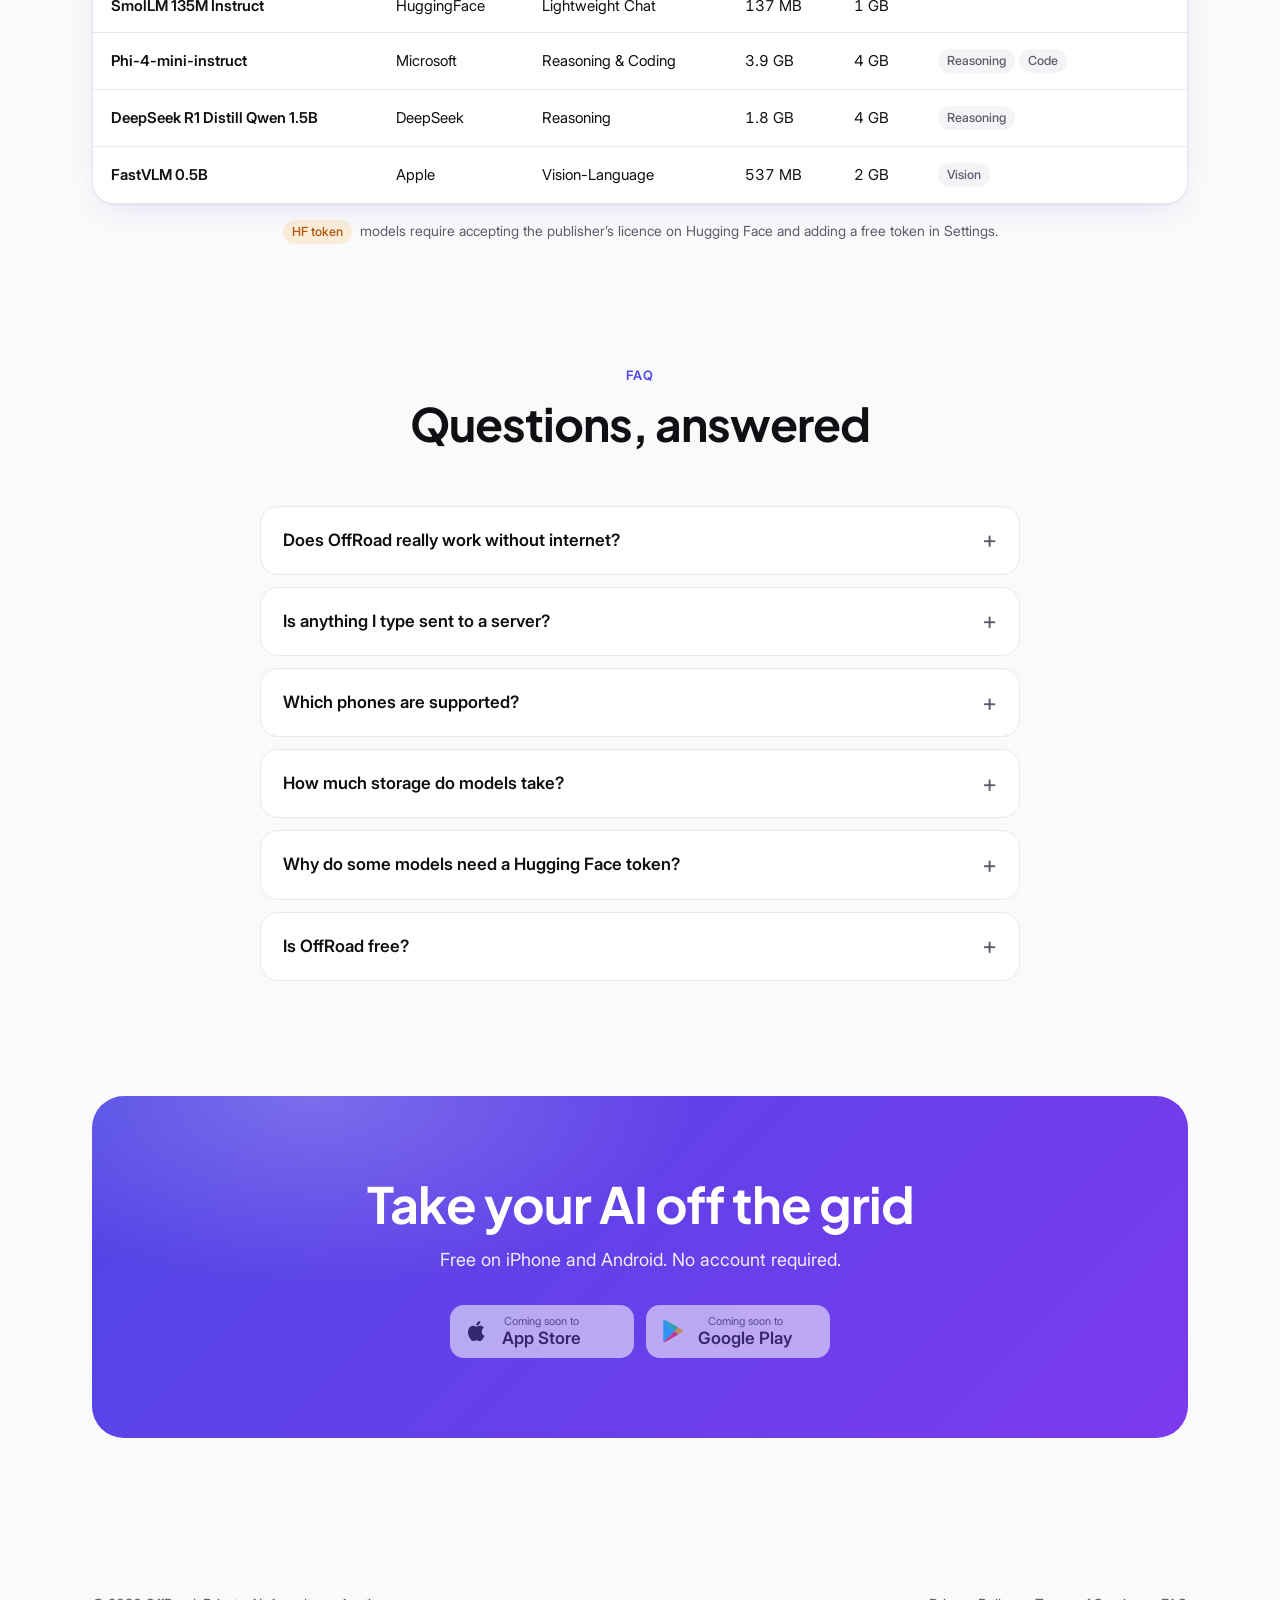
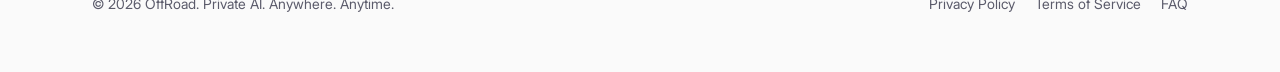
==== commit 55fdf6c1: "feat: add mobile build script and web privacy and terms pages" ====
--- a/web/index.html
+++ b/web/index.html
@@ -210,7 +210,8 @@
     <div class="wrap">
       <span>© <span id="year">2026</span> OffRoad. Private AI. Anywhere. Anytime.</span>
       <nav aria-label="Footer">
-        <a href="#privacy">Privacy</a>
+        <a href="privacy.html">Privacy Policy</a>
+        <a href="terms.html">Terms of Service</a>
         <a href="#faq">FAQ</a>
         <a href="#" data-contact>Contact</a>
       </nav>
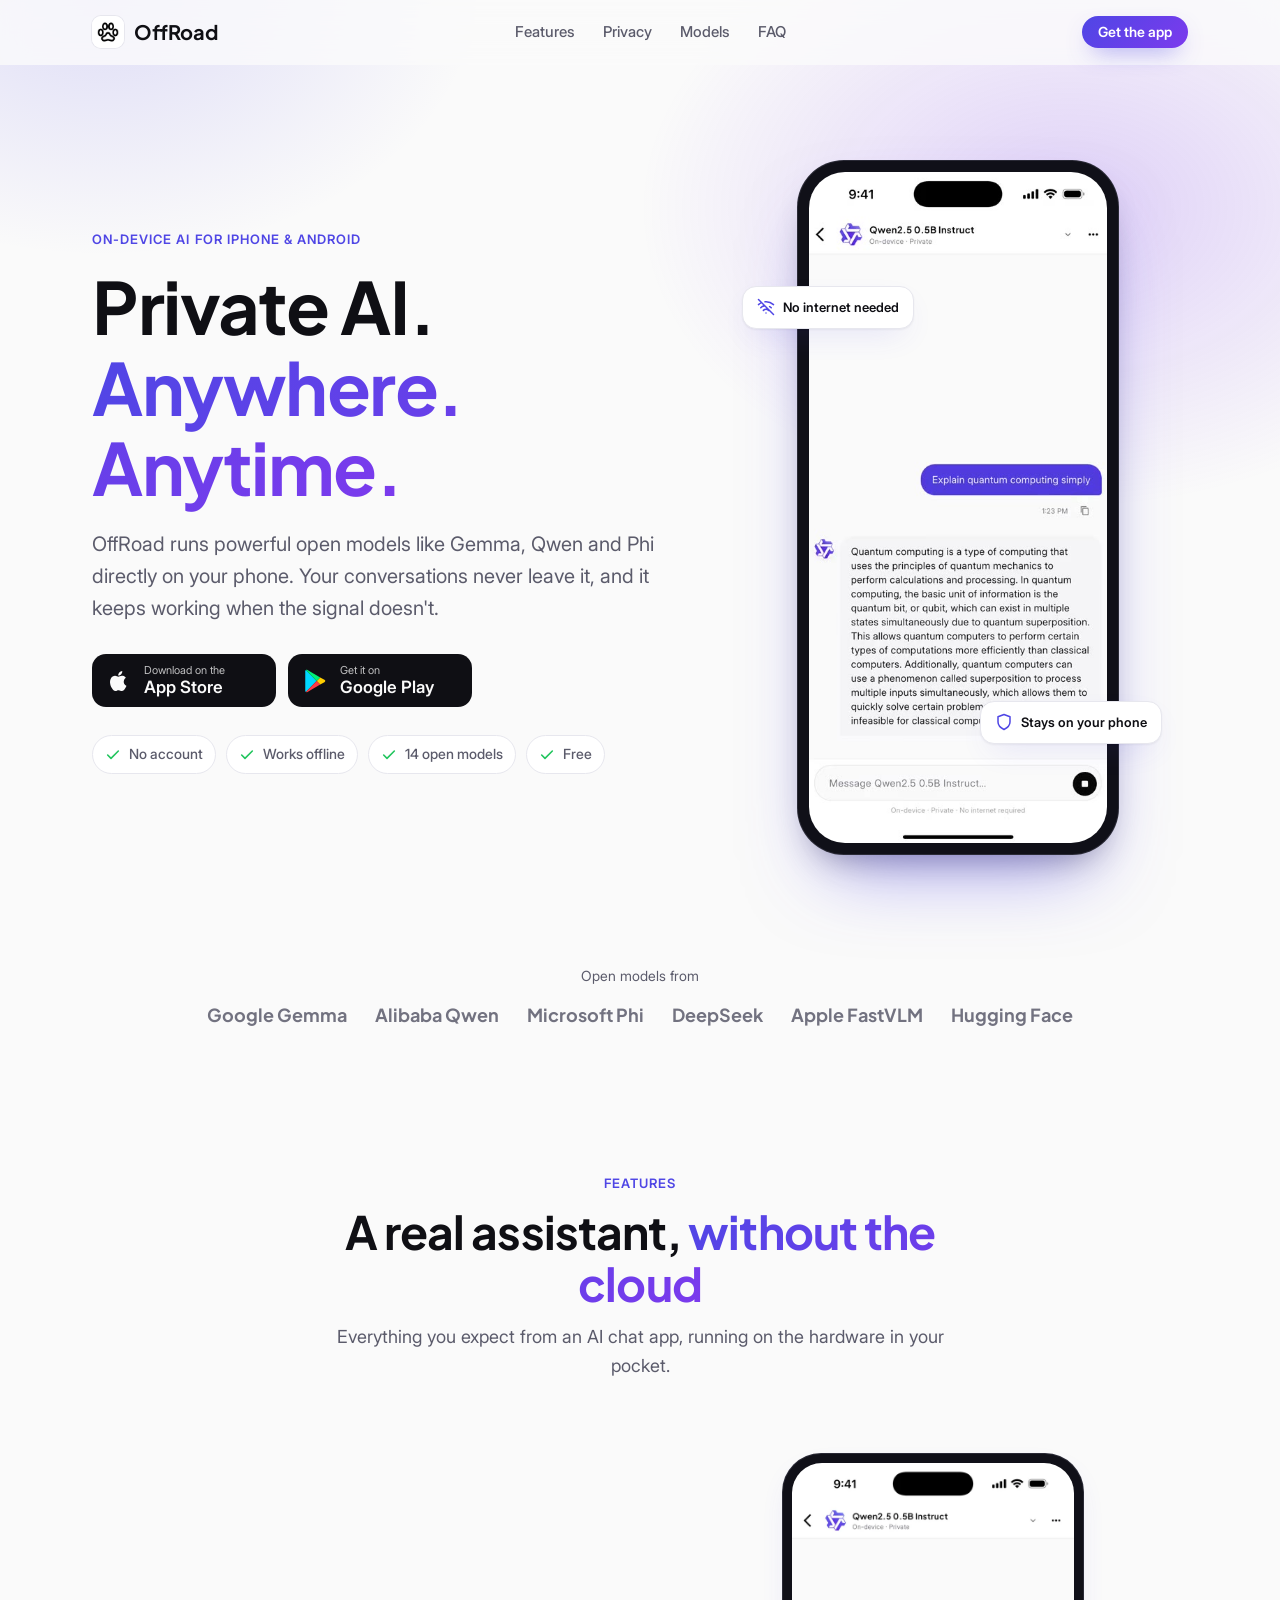
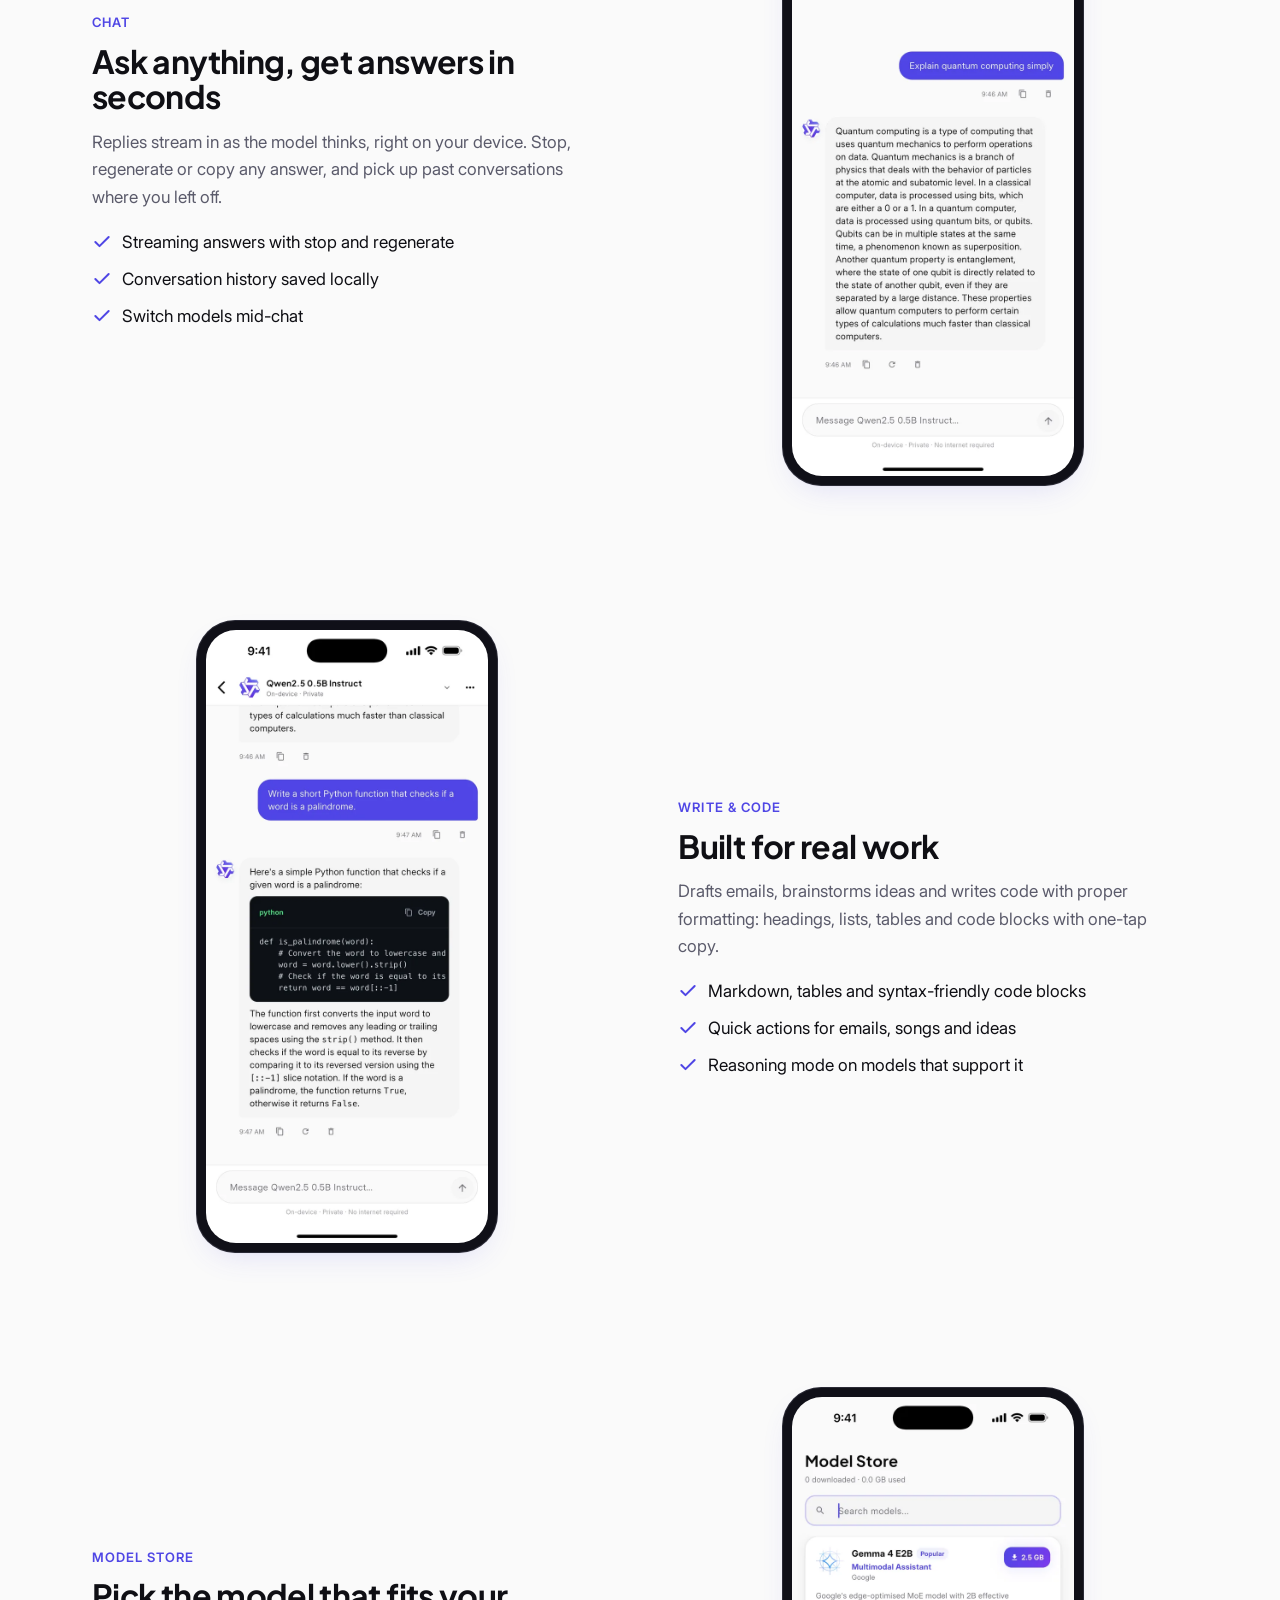
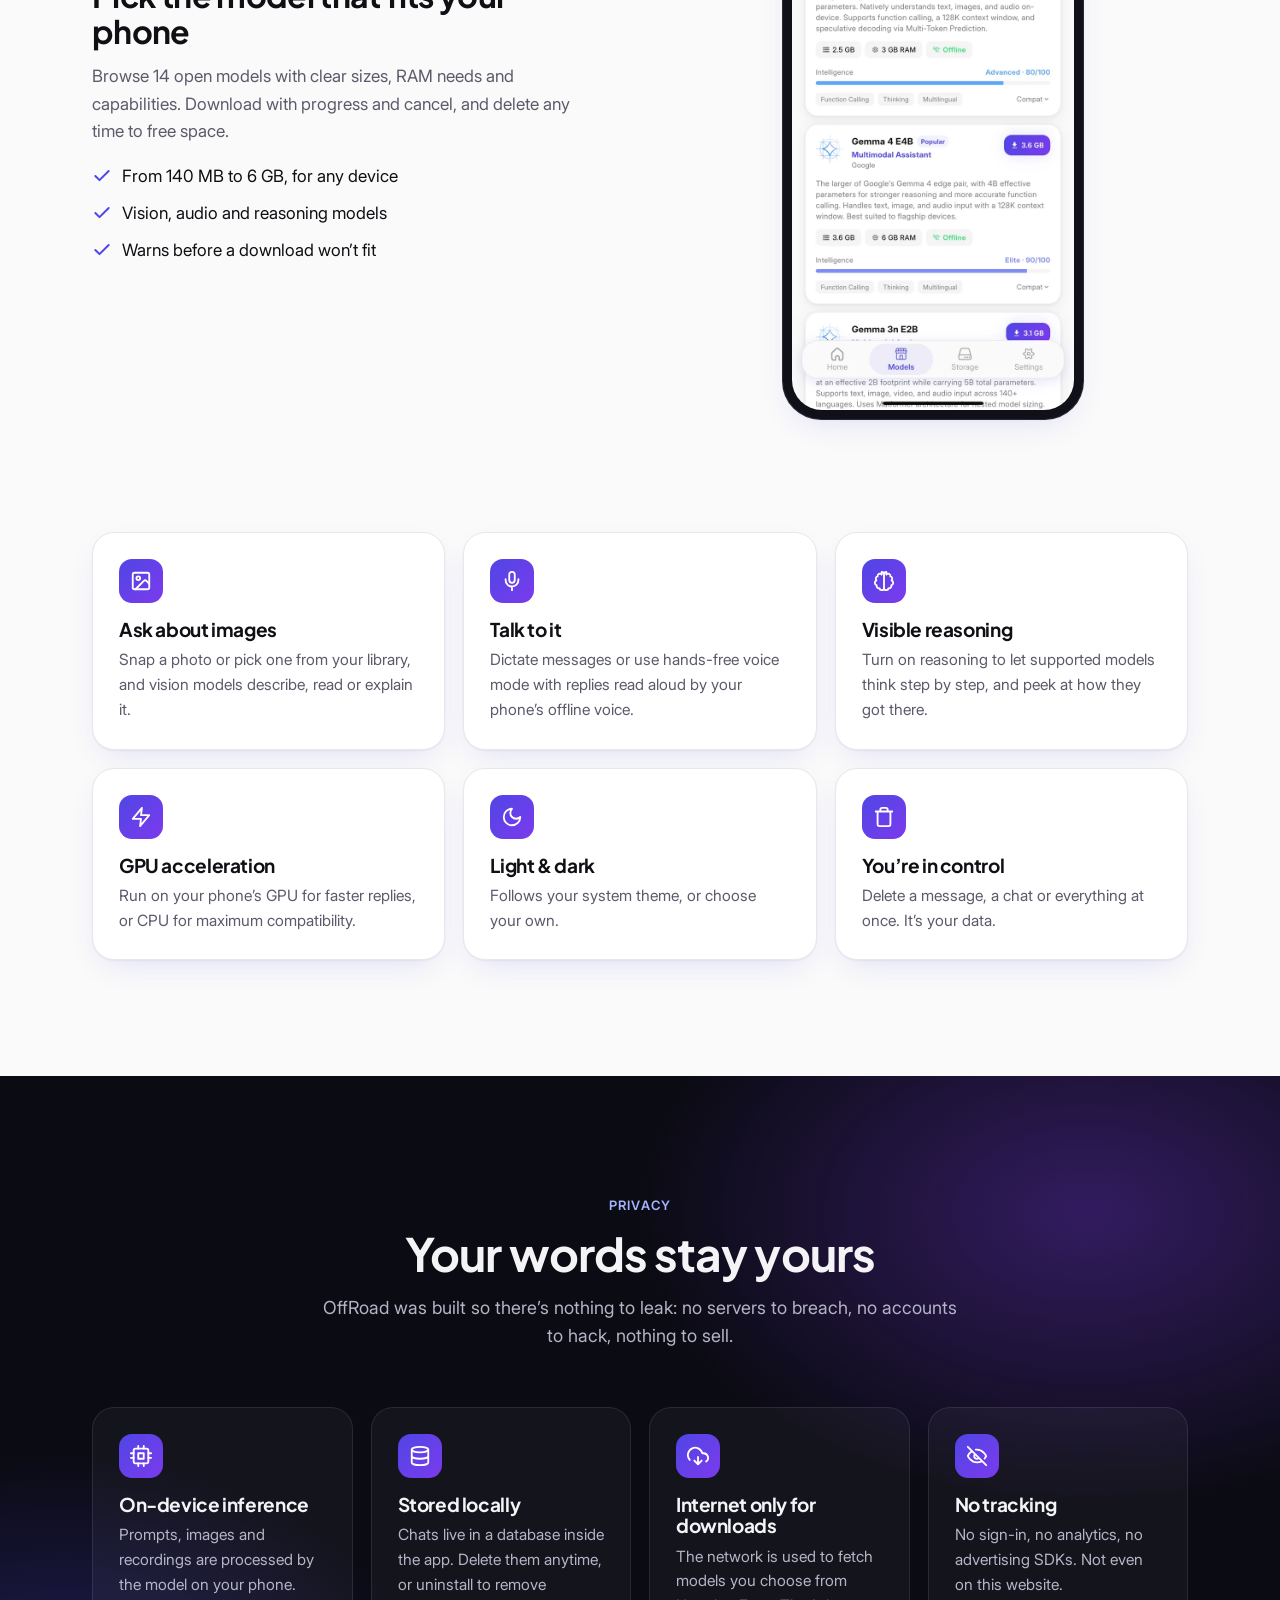
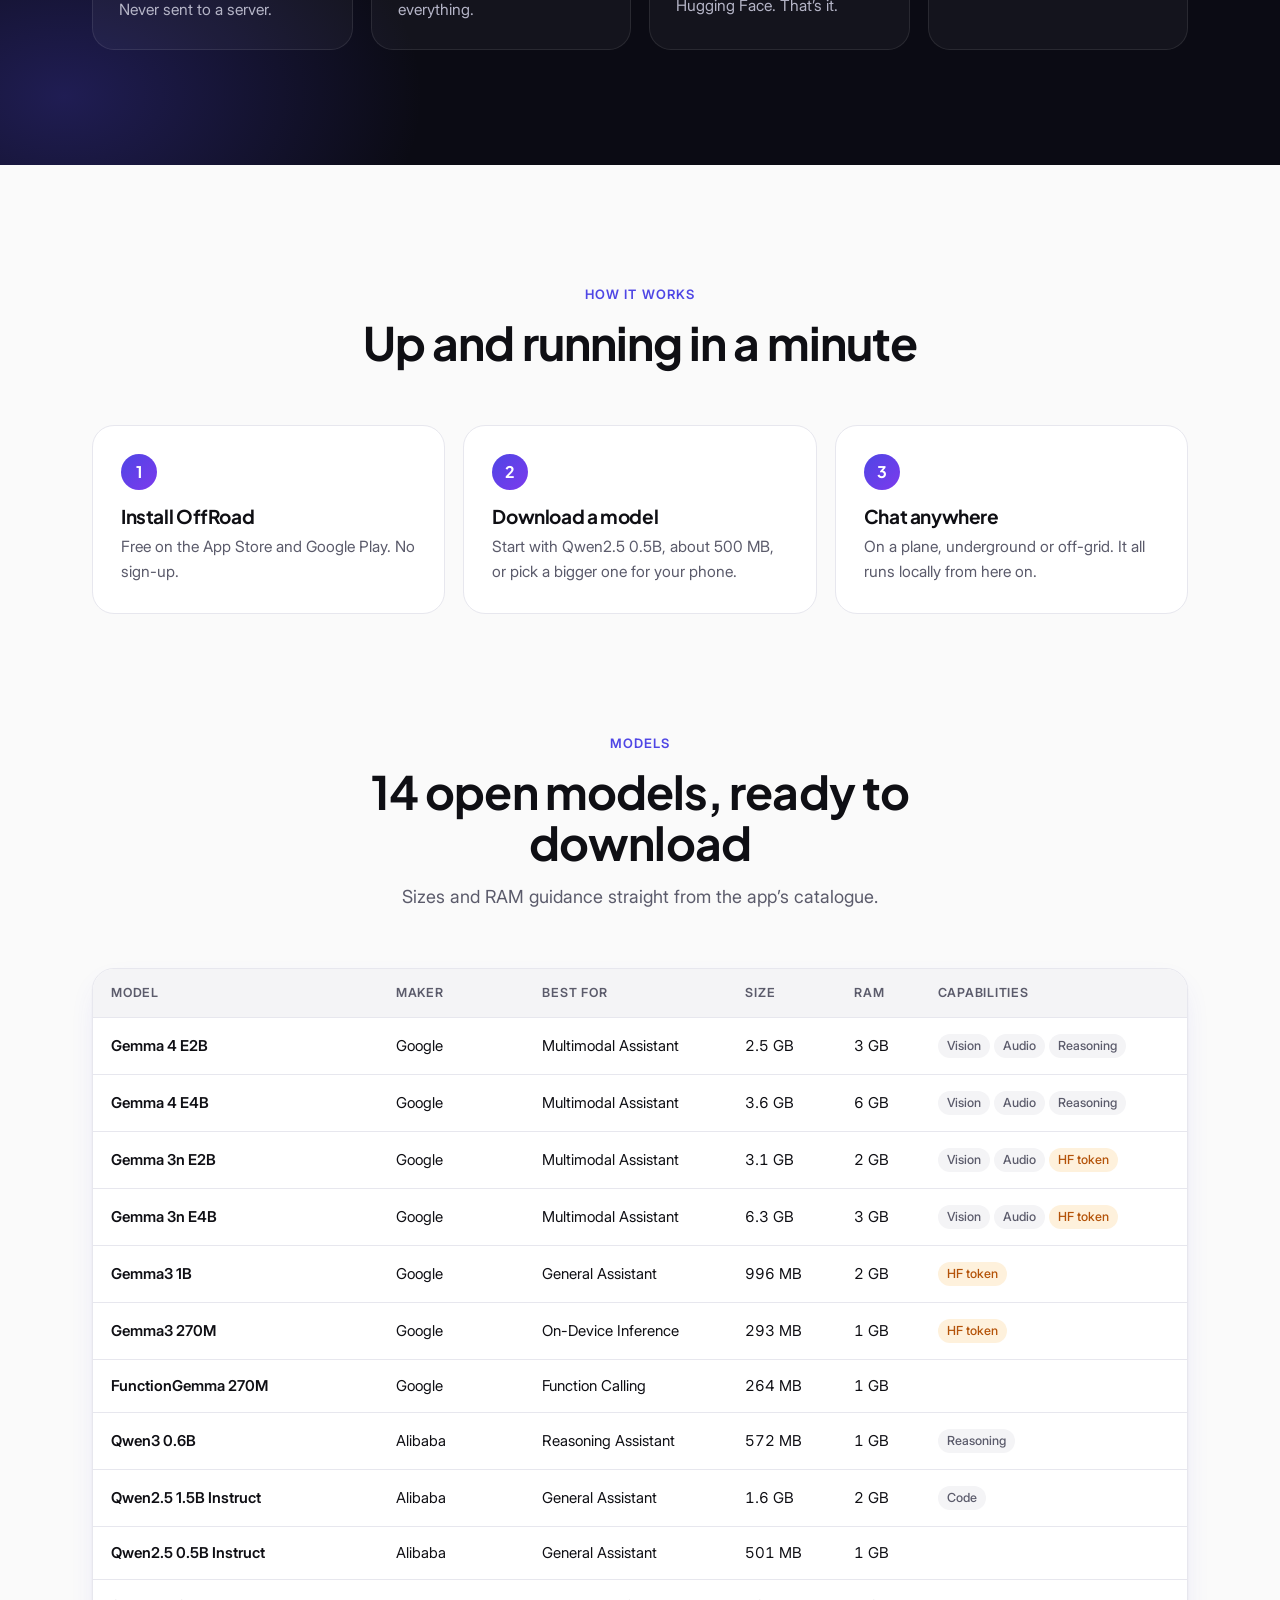
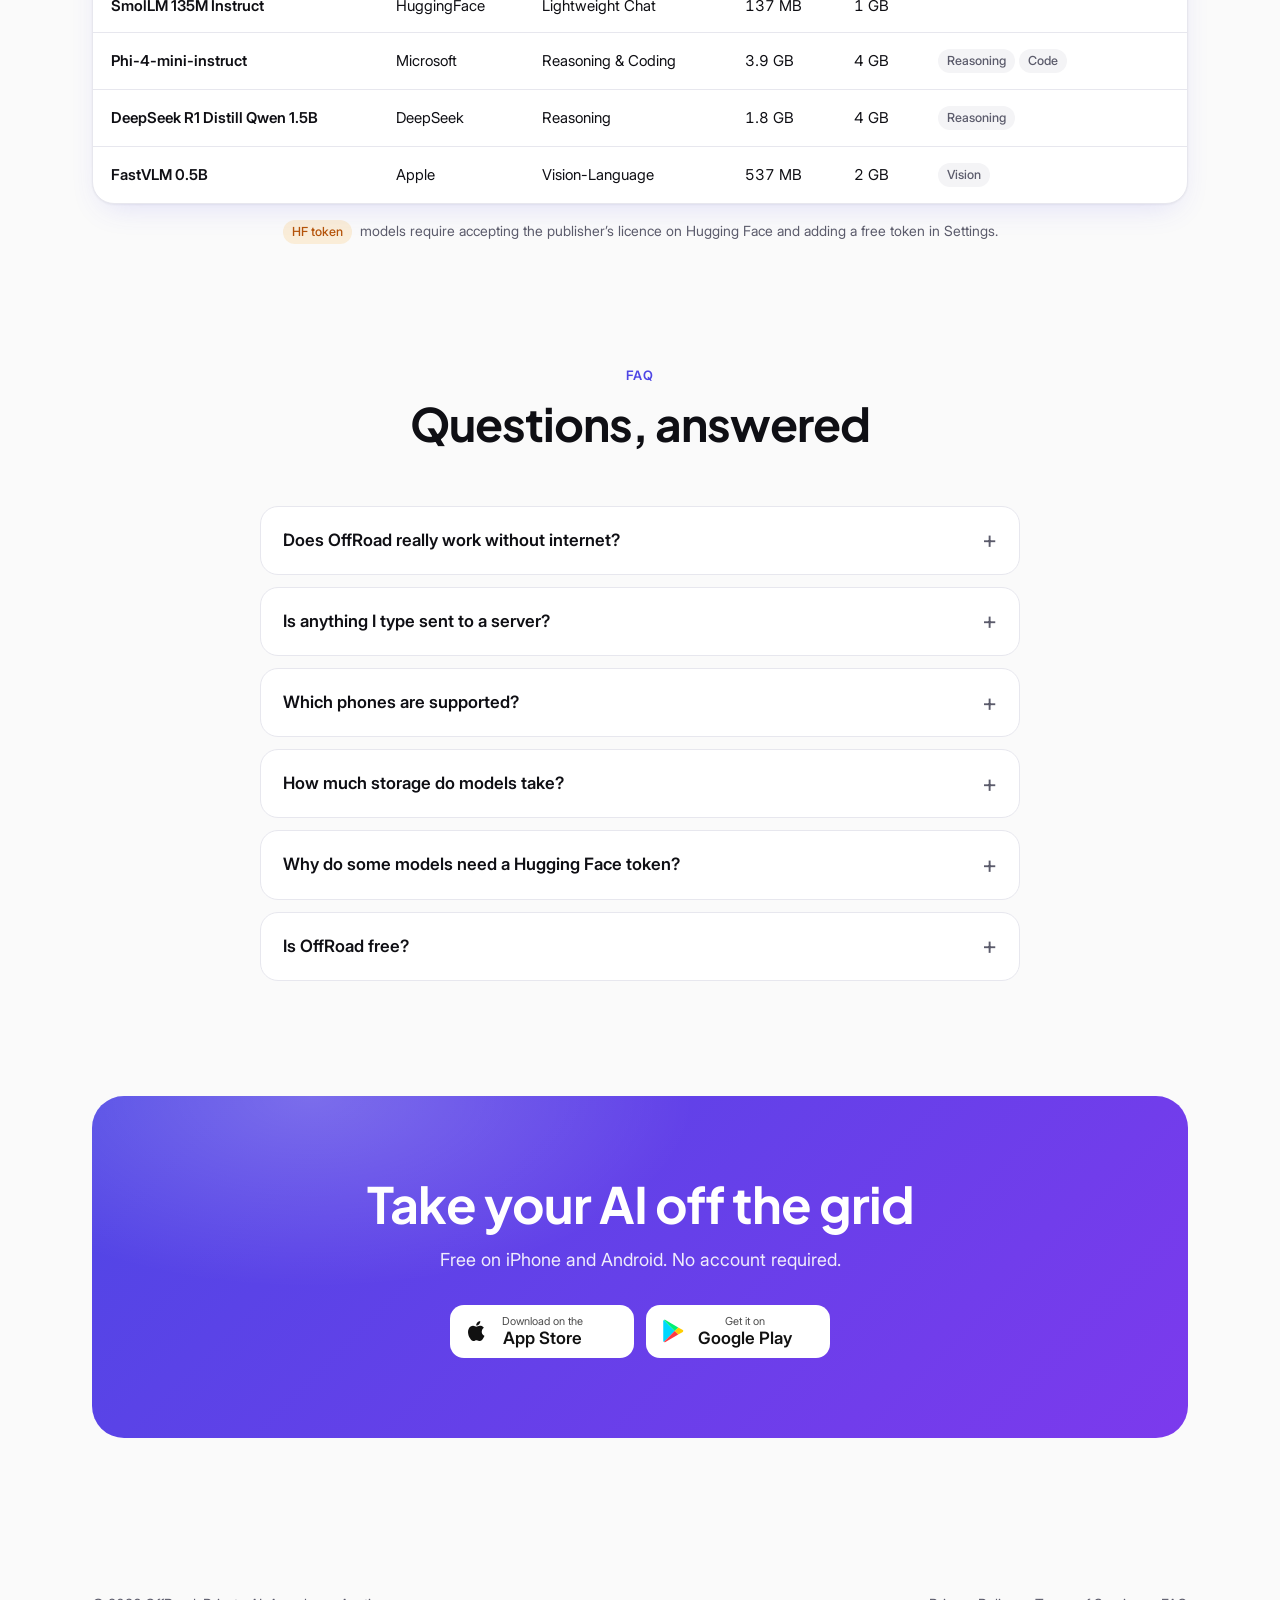
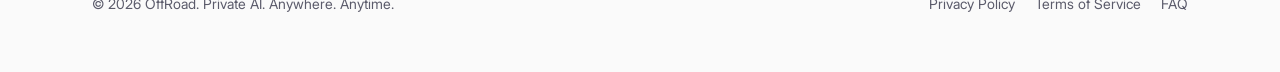
==== commit 454f3b0d: "feat: integrate Vercel Analytics and Speed Insights scripts across web pages" ====
--- a/web/index.html
+++ b/web/index.html
@@ -19,6 +19,16 @@
   <script type="application/ld+json">
   {"@context":"https://schema.org","@type":"SoftwareApplication","name":"OffRoad","operatingSystem":"iOS, Android","applicationCategory":"ProductivityApplication","offers":{"@type":"Offer","price":"0","priceCurrency":"USD"},"description":"Private AI chat that runs entirely on your device."}
   </script>
+  <!-- Vercel Analytics -->
+  <script>
+    window.va = window.va || function () { (window.vaq = window.vaq || []).push(arguments); };
+  </script>
+  <script defer src="/_vercel/insights/script.js"></script>
+  <!-- Vercel Speed Insights -->
+  <script>
+    window.si = window.si || function () { (window.siq = window.siq || []).push(arguments); };
+  </script>
+  <script defer src="/_vercel/speed-insights/script.js"></script>
 </head>
 <body>
   <a class="skip" href="#main">Skip to content</a>
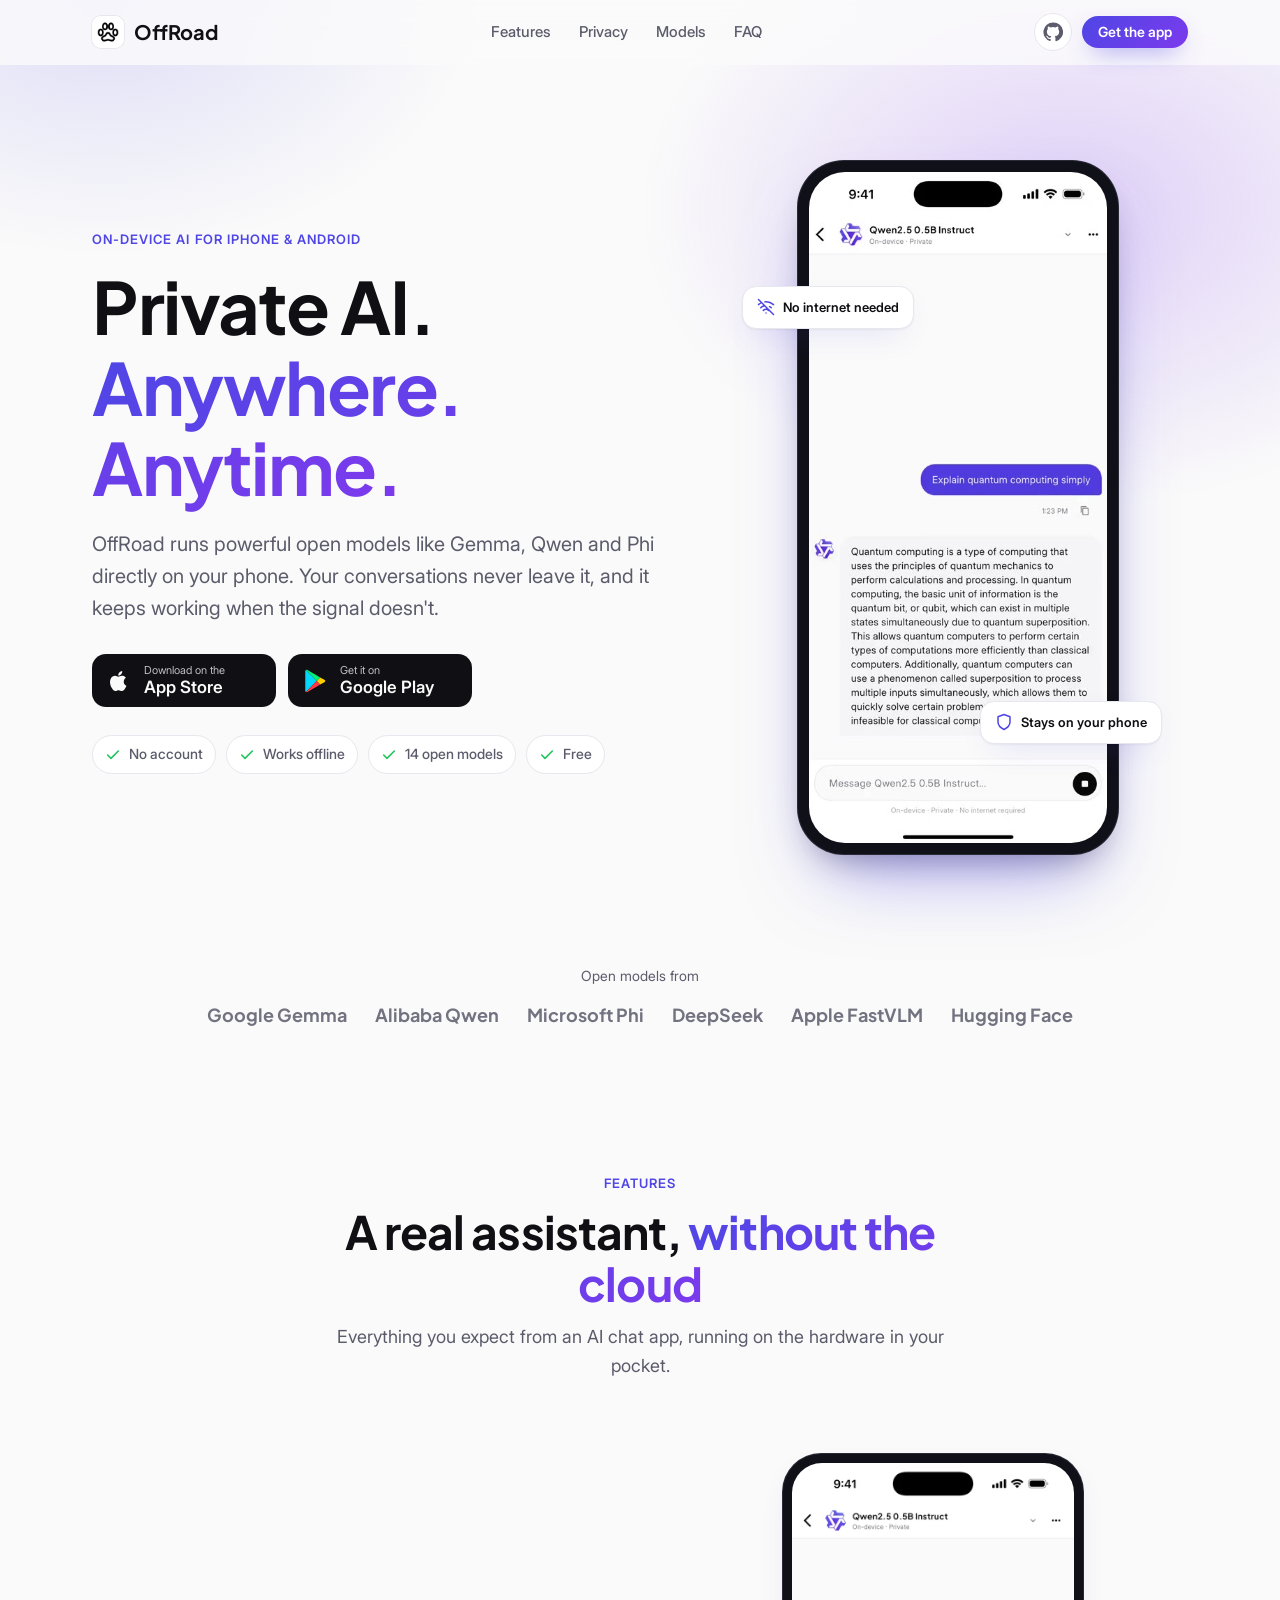
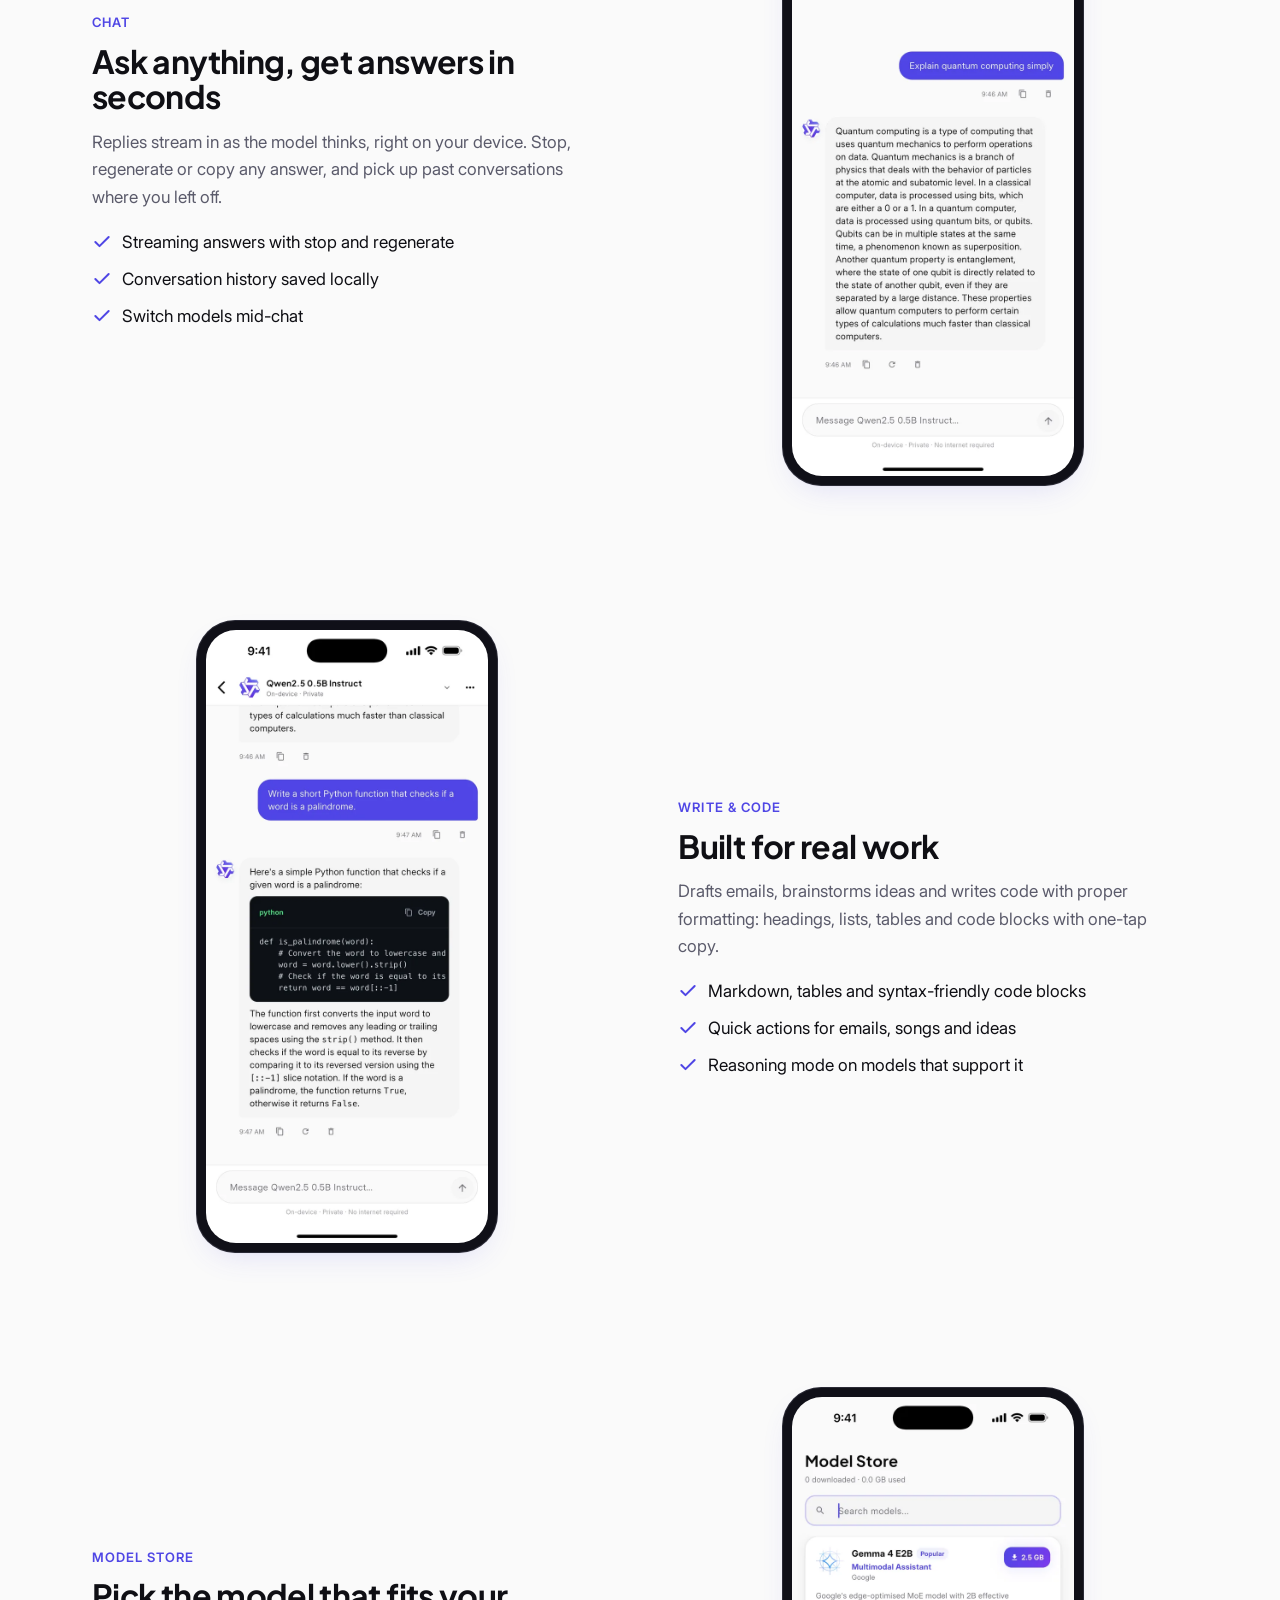
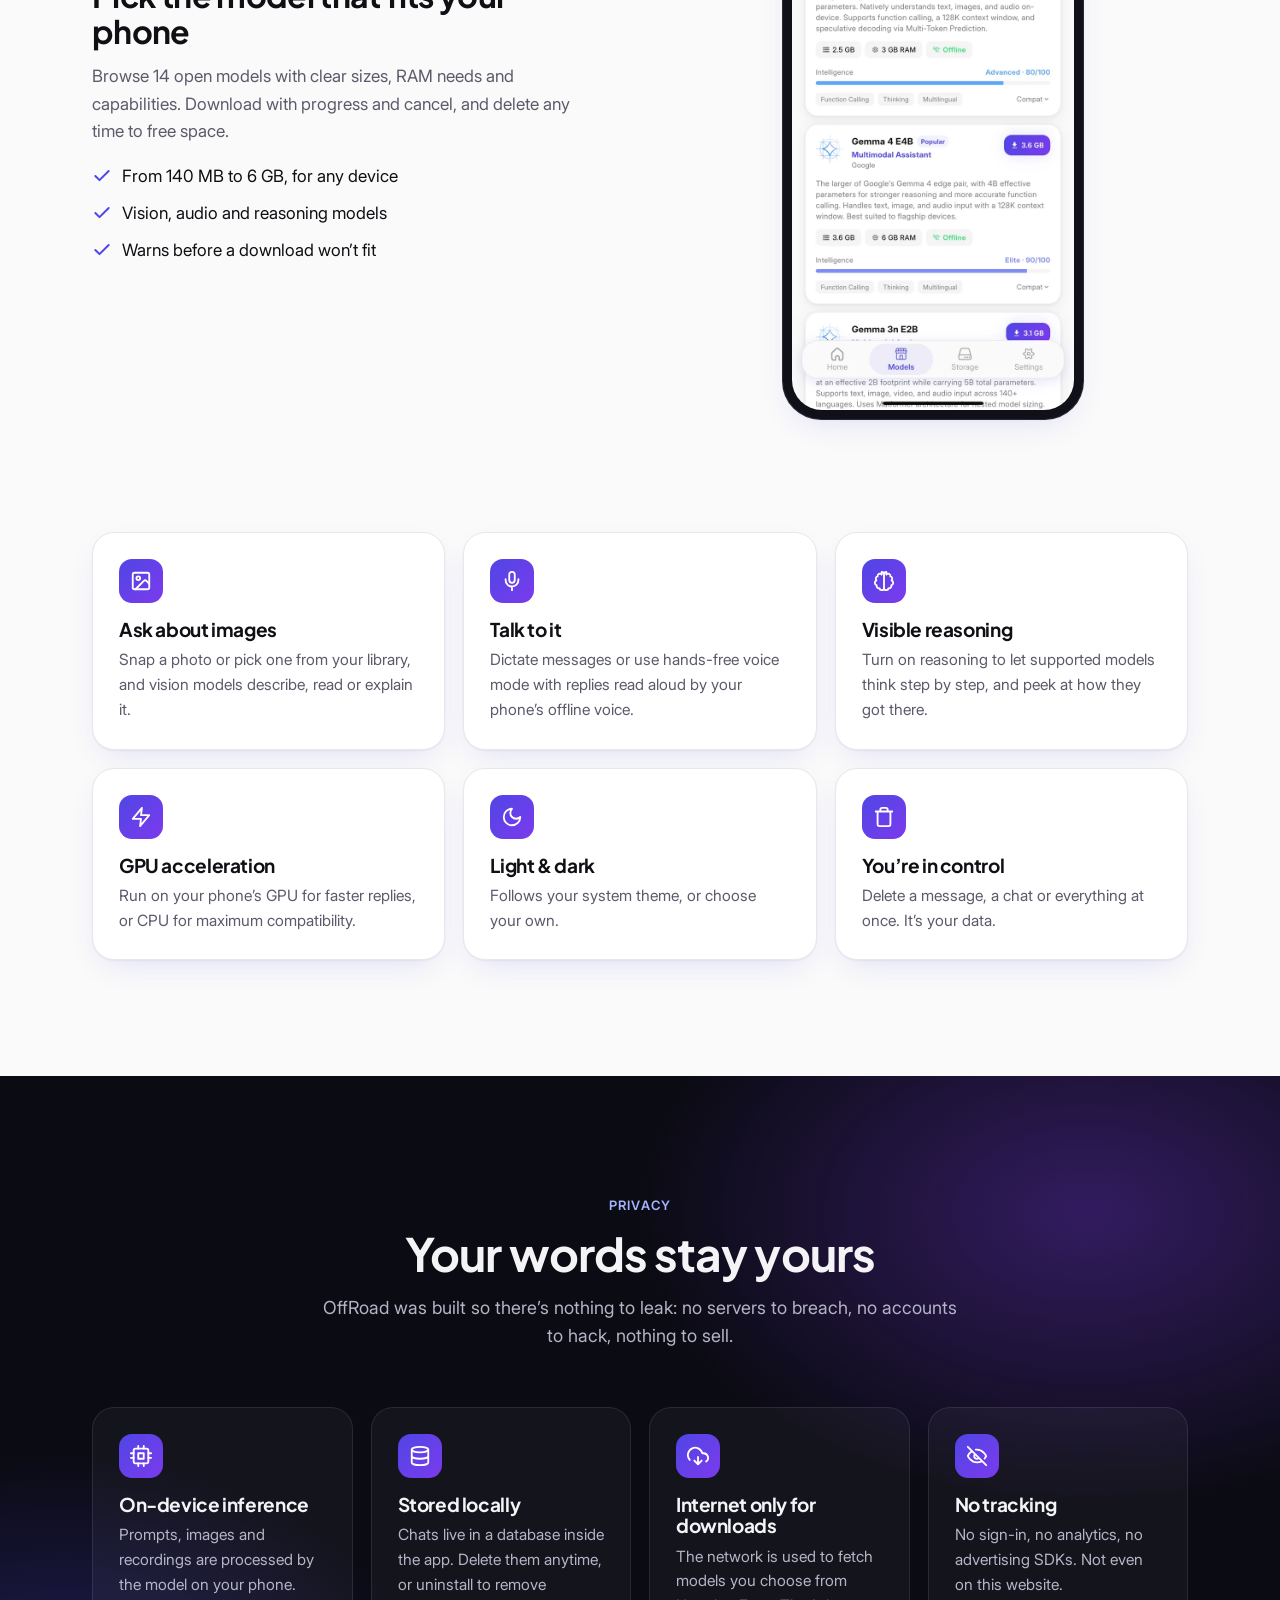
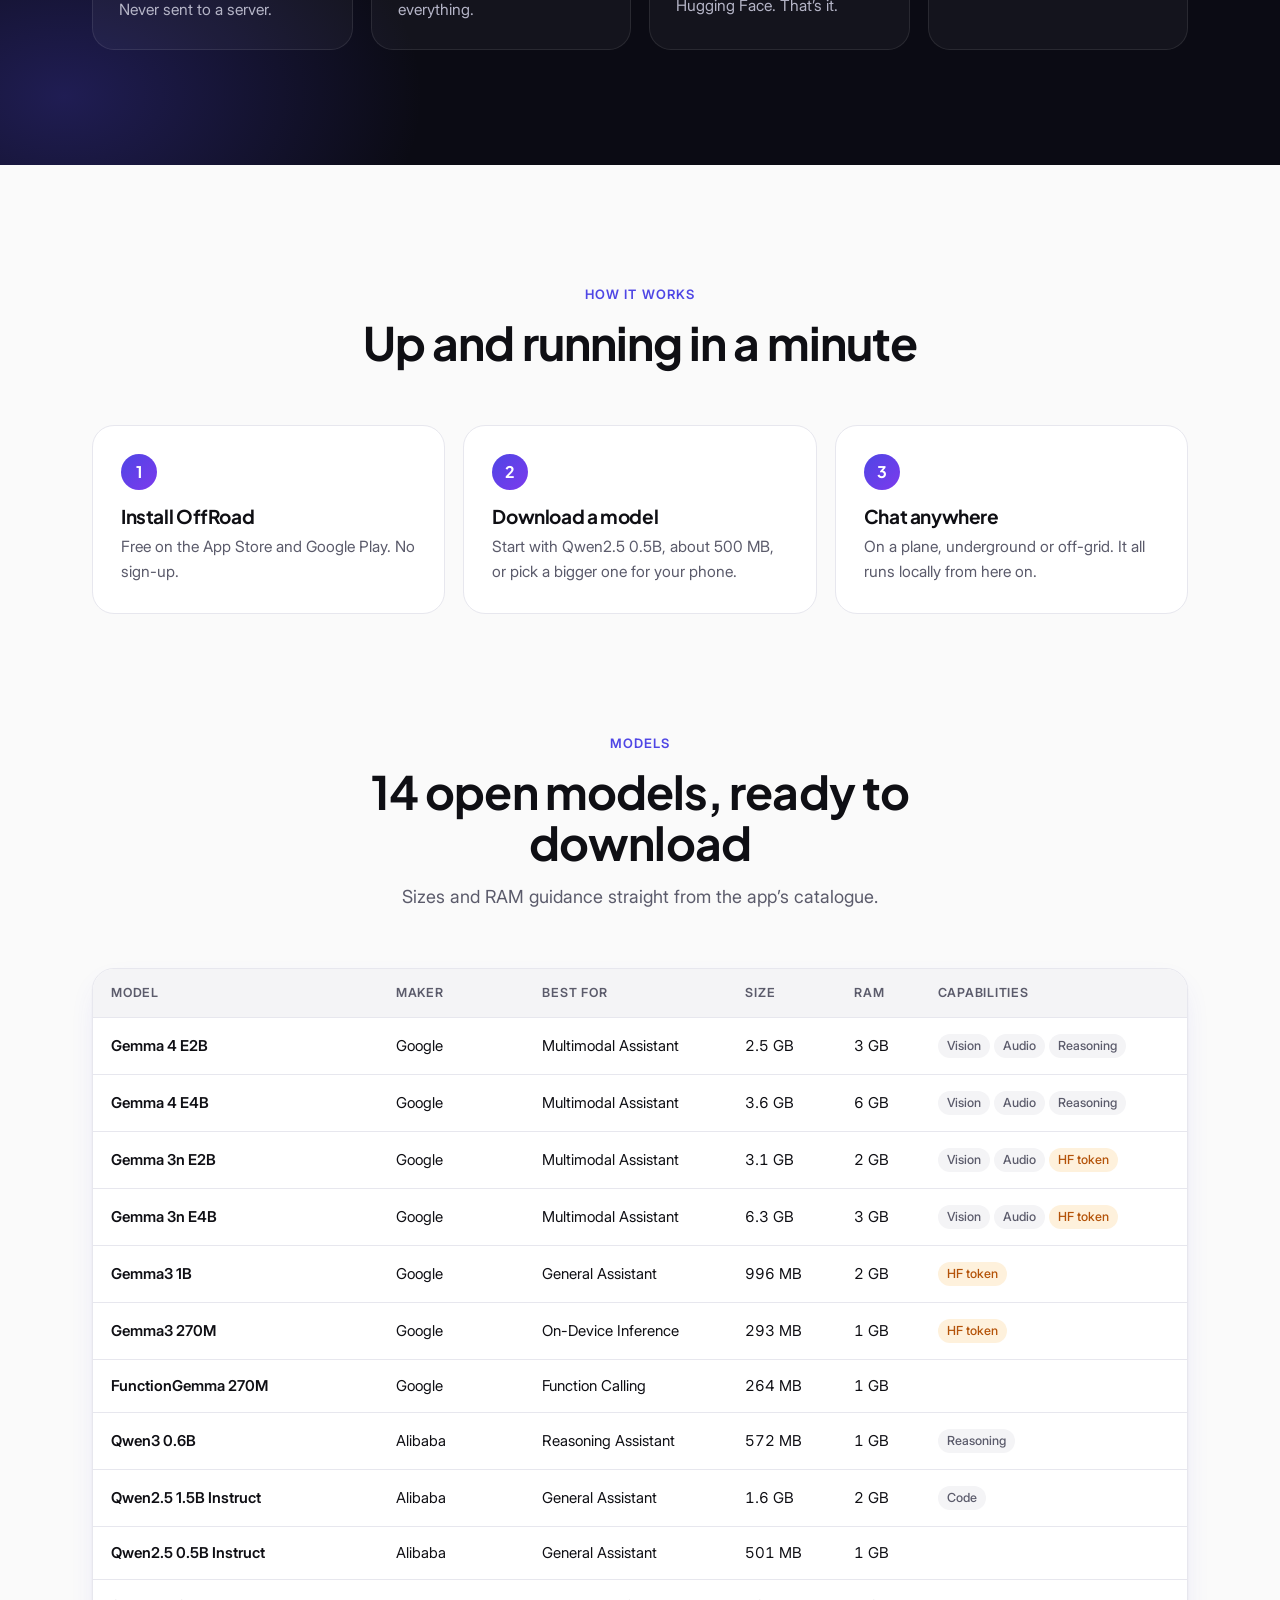
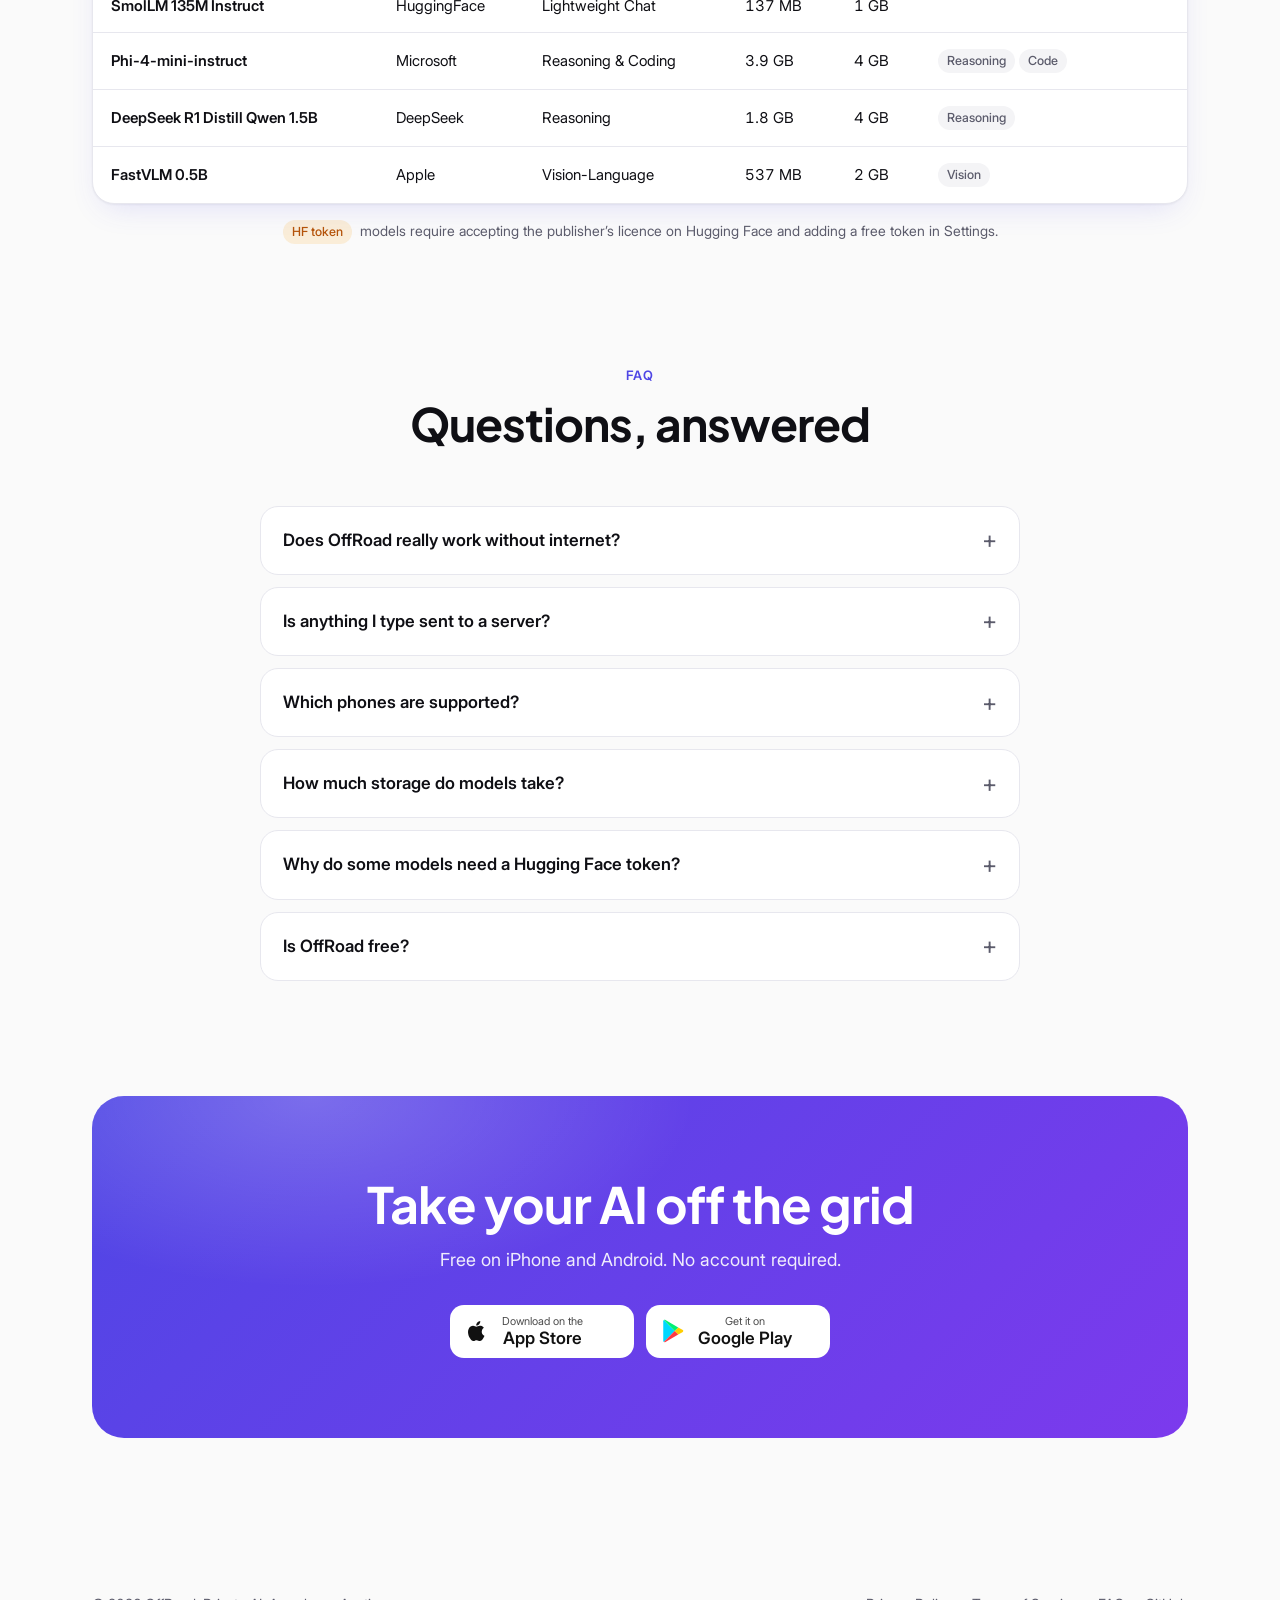
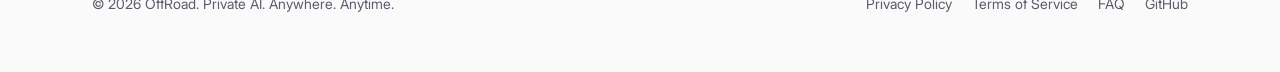
==== commit 23259920: "feat(web): link to the GitHub repo from the header and footer" ====
--- a/web/index.html
+++ b/web/index.html
@@ -3,7 +3,7 @@
 <head>
   <meta charset="utf-8">
   <meta name="viewport" content="width=device-width, initial-scale=1, viewport-fit=cover">
-  <title>OffRoad — Private AI that runs offline, on your phone</title>
+  <title>OffRoad</title>
   <meta name="description" content="Chat with Gemma, Qwen, Phi and more, entirely on your device. No account, no cloud, no tracking — and it works with no signal.">
   <meta name="theme-color" content="#4f46e5">
   <link rel="icon" href="assets/icon-32.png" sizes="32x32">
@@ -42,7 +42,10 @@
         <li><a href="#models">Models</a></li>
         <li><a href="#faq">FAQ</a></li>
       </ul>
-      <a class="btn btn-primary btn-small" href="#download">Get the app</a>
+      <div class="nav-actions">
+        <a class="gh-link" href="https://github.com/Odinachi/offroad" target="_blank" rel="noopener" aria-label="OffRoad source code on GitHub" title="View the source on GitHub"><svg viewBox="0 0 24 24" width="20" height="20" fill="currentColor" aria-hidden="true"><path d="M12 .5a11.5 11.5 0 0 0-3.64 22.41c.58.1.79-.25.79-.56v-2c-3.2.7-3.88-1.37-3.88-1.37-.52-1.33-1.28-1.69-1.28-1.69-1.05-.72.08-.7.08-.7 1.16.08 1.77 1.19 1.77 1.19 1.03 1.77 2.7 1.26 3.36.96.1-.75.4-1.26.73-1.55-2.55-.29-5.24-1.28-5.24-5.69 0-1.26.45-2.29 1.19-3.09-.12-.29-.52-1.46.11-3.05 0 0 .97-.31 3.17 1.18a11 11 0 0 1 5.77 0c2.2-1.49 3.17-1.18 3.17-1.18.63 1.59.23 2.76.11 3.05.74.8 1.19 1.83 1.19 3.09 0 4.42-2.69 5.39-5.26 5.68.41.36.78 1.06.78 2.14v3.17c0 .31.21.67.8.56A11.5 11.5 0 0 0 12 .5Z"/></svg></a>
+        <a class="btn btn-primary btn-small" href="#download">Get the app</a>
+      </div>
     </div>
   </header>
 
@@ -223,6 +226,7 @@
         <a href="privacy.html">Privacy Policy</a>
         <a href="terms.html">Terms of Service</a>
         <a href="#faq">FAQ</a>
+        <a href="https://github.com/Odinachi/offroad" target="_blank" rel="noopener">GitHub</a>
         <a href="#" data-contact>Contact</a>
       </nav>
     </div>
--- a/web/styles.css
+++ b/web/styles.css
@@ -83,6 +83,13 @@
 .nav-links { display: flex; gap: 28px; list-style: none; margin: 0; padding: 0; }
 .nav-links a { text-decoration: none; color: var(--muted); font-weight: 500; font-size: 15px; }
 .nav-links a:hover { color: var(--text); }
+.nav-actions { display: flex; align-items: center; gap: 10px; }
+.gh-link {
+  display: grid; place-items: center; width: 38px; height: 38px; border-radius: 999px;
+  color: var(--muted); border: 1px solid var(--border); background: var(--surface);
+  transition: color .15s, border-color .15s, transform .15s;
+}
+.gh-link:hover { color: var(--text); border-color: var(--muted); transform: translateY(-1px); }
 @media (max-width: 760px) { .nav-links { display: none; } }
 
 /* ── Buttons ─────────────────────────────────────── */
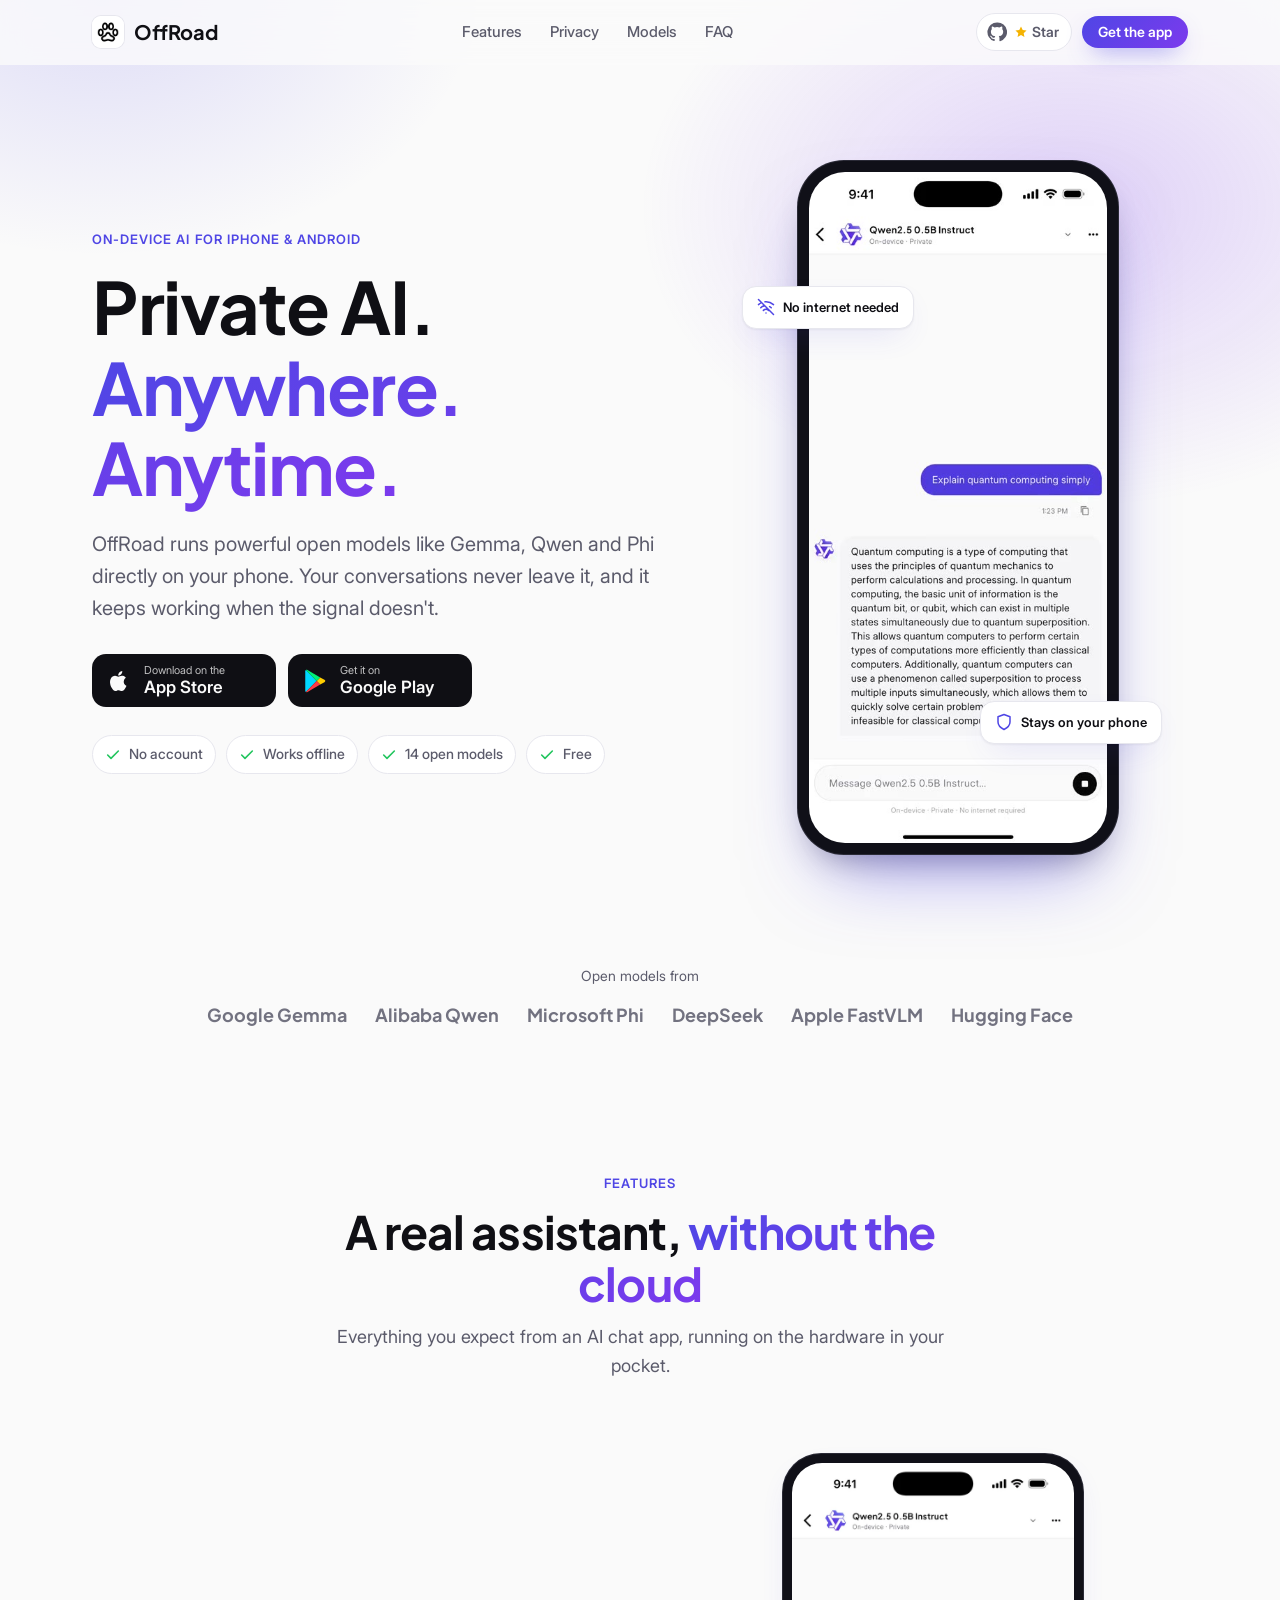
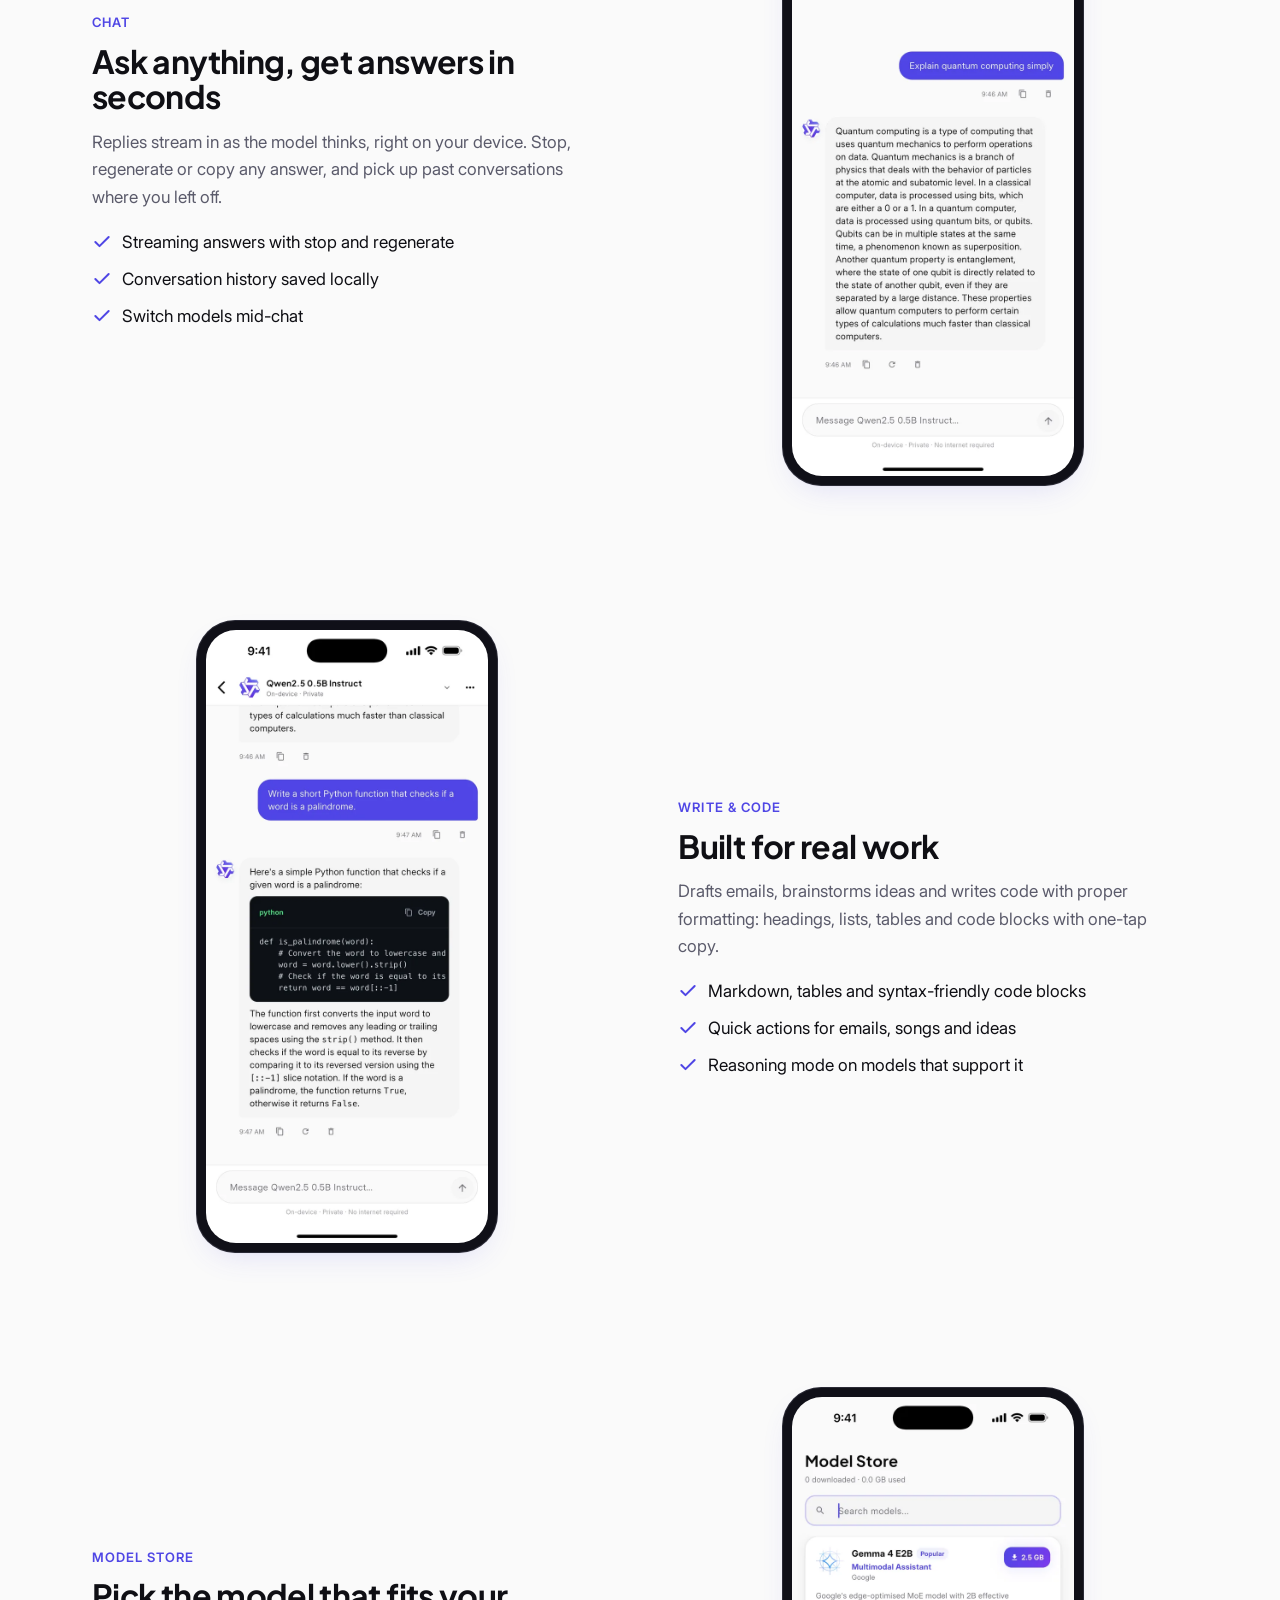
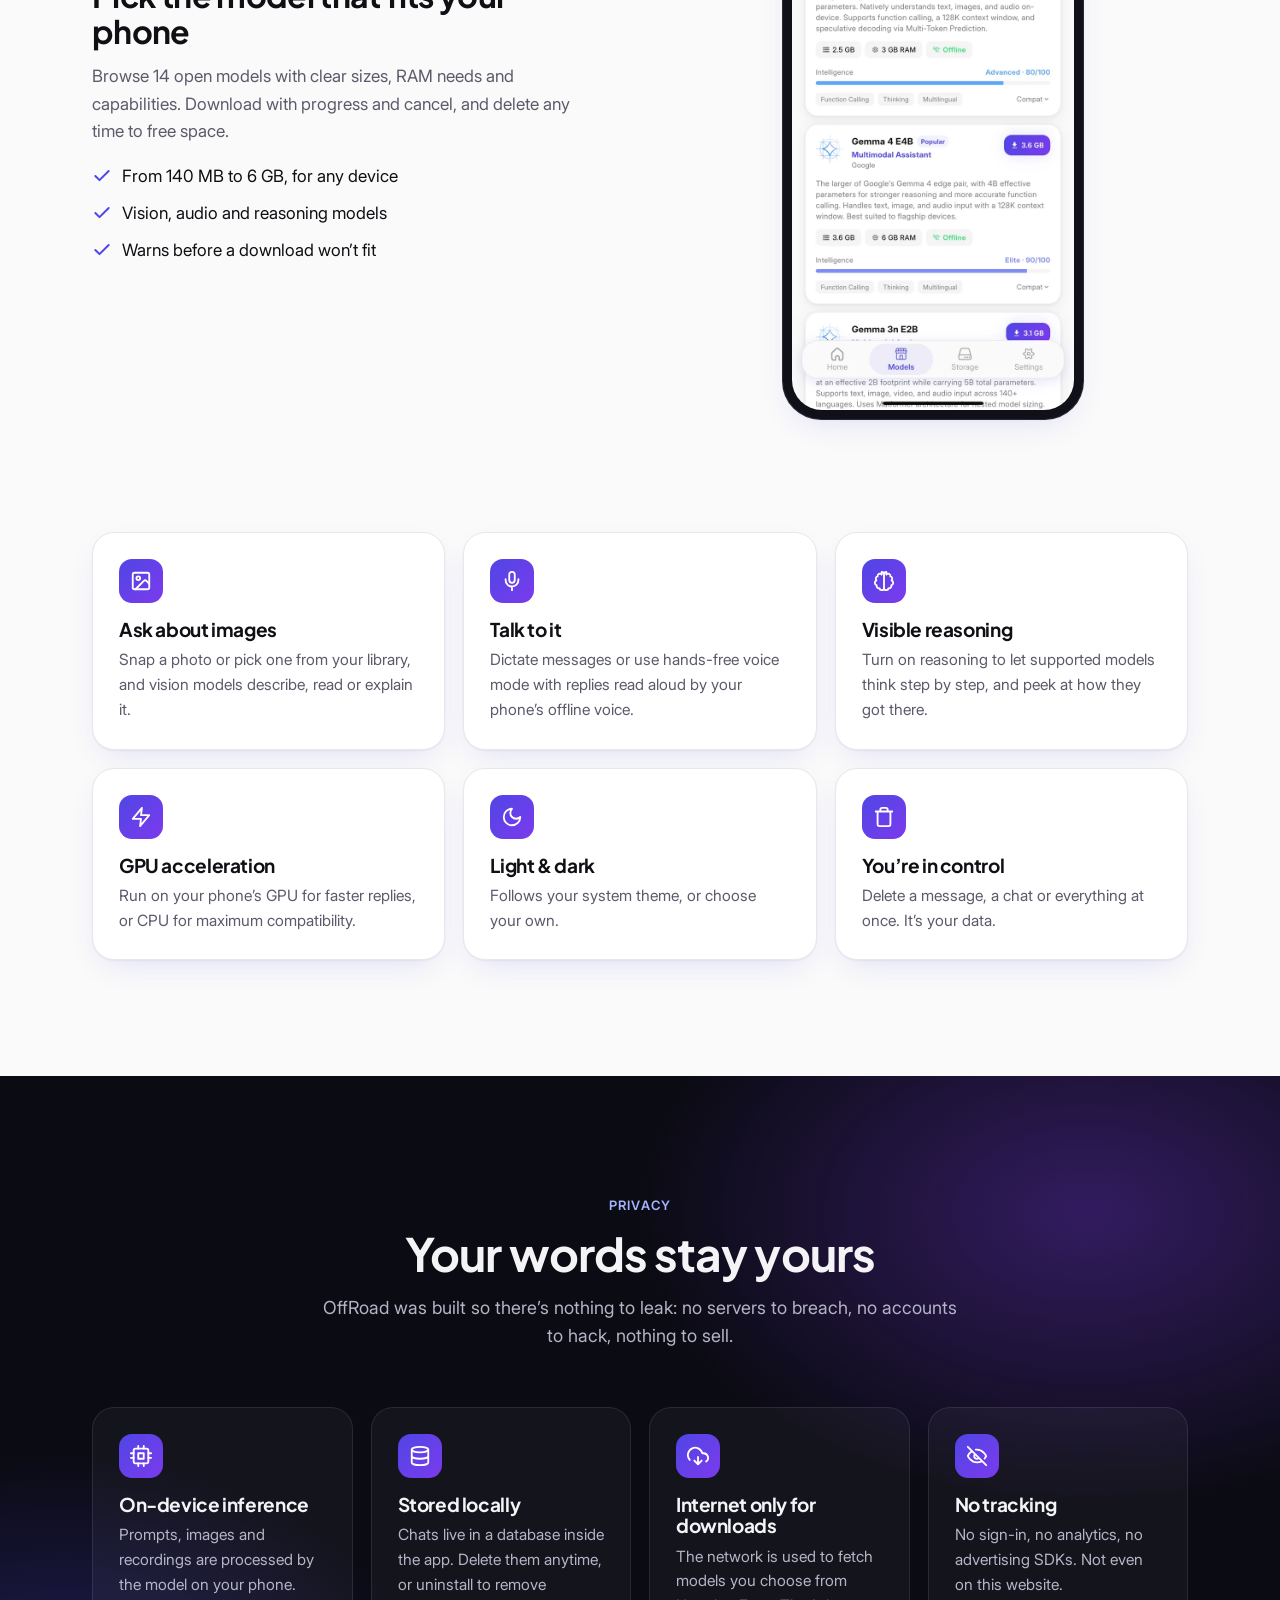
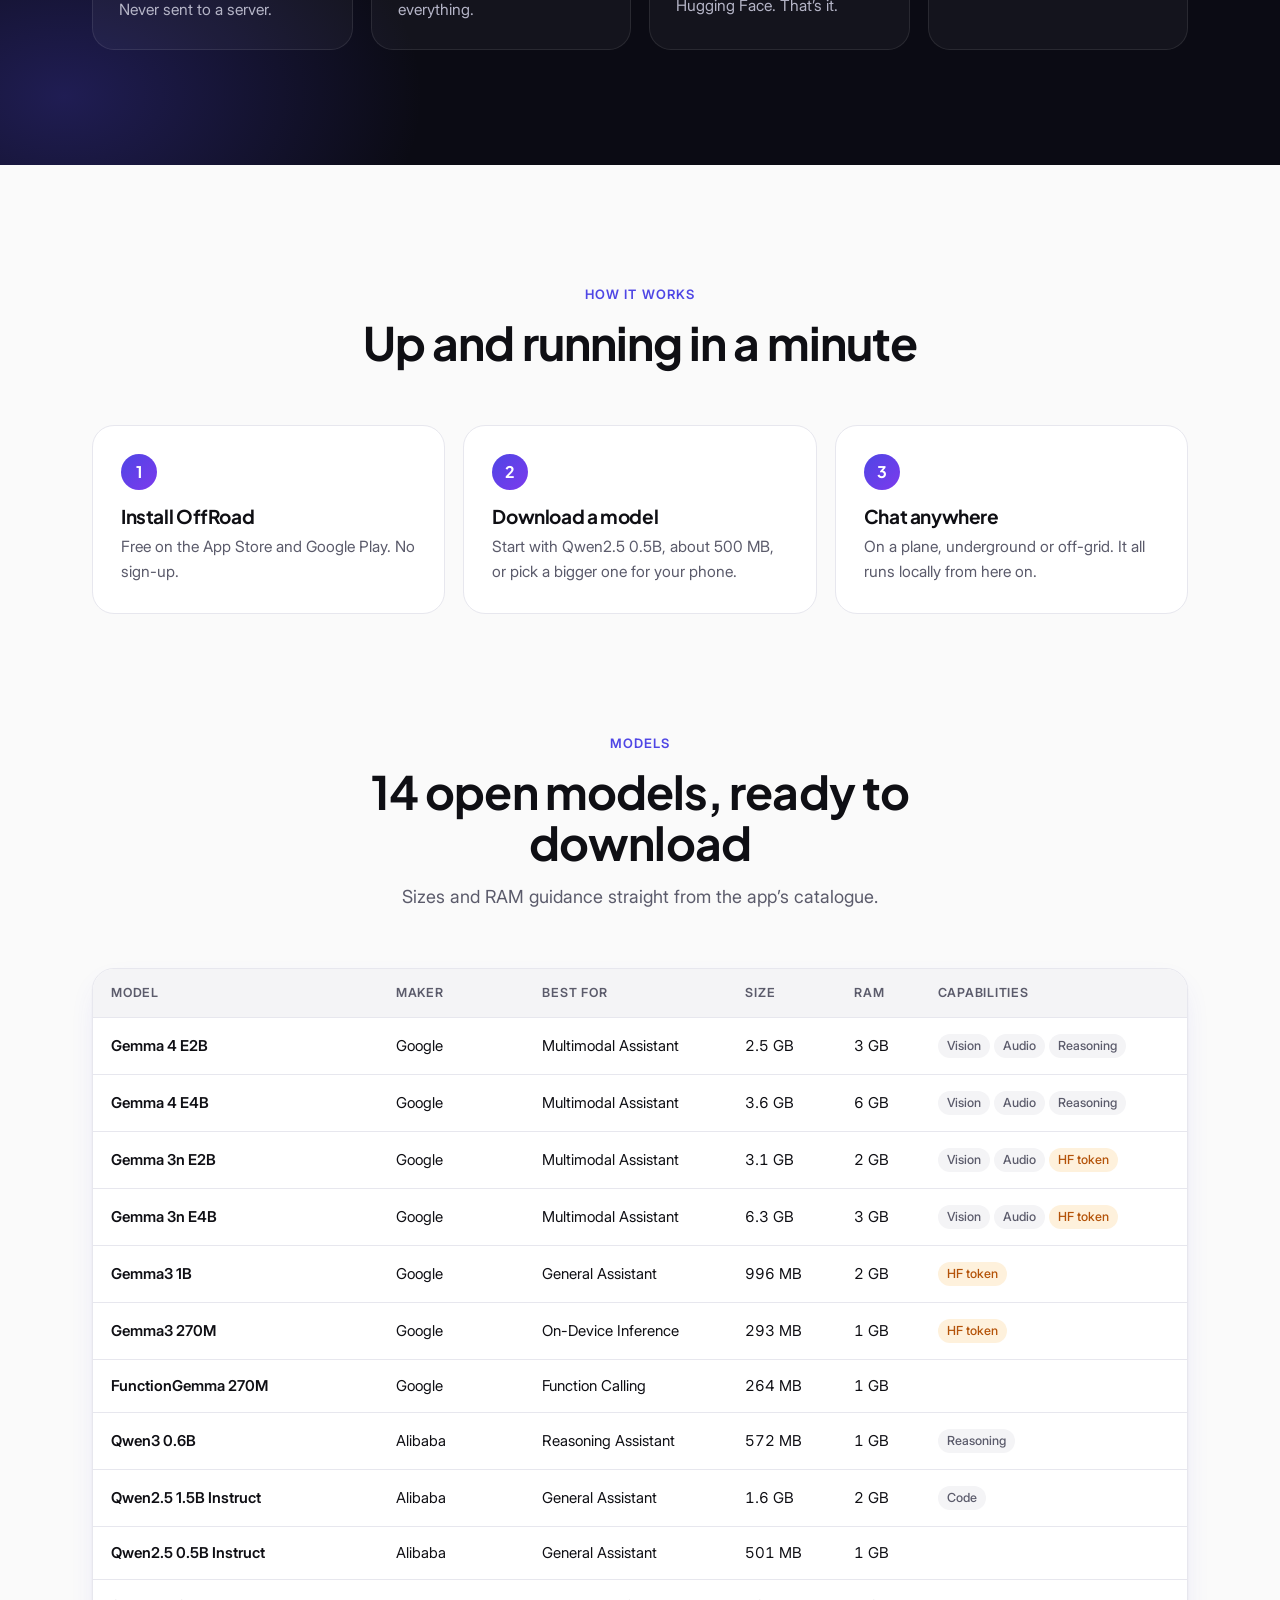
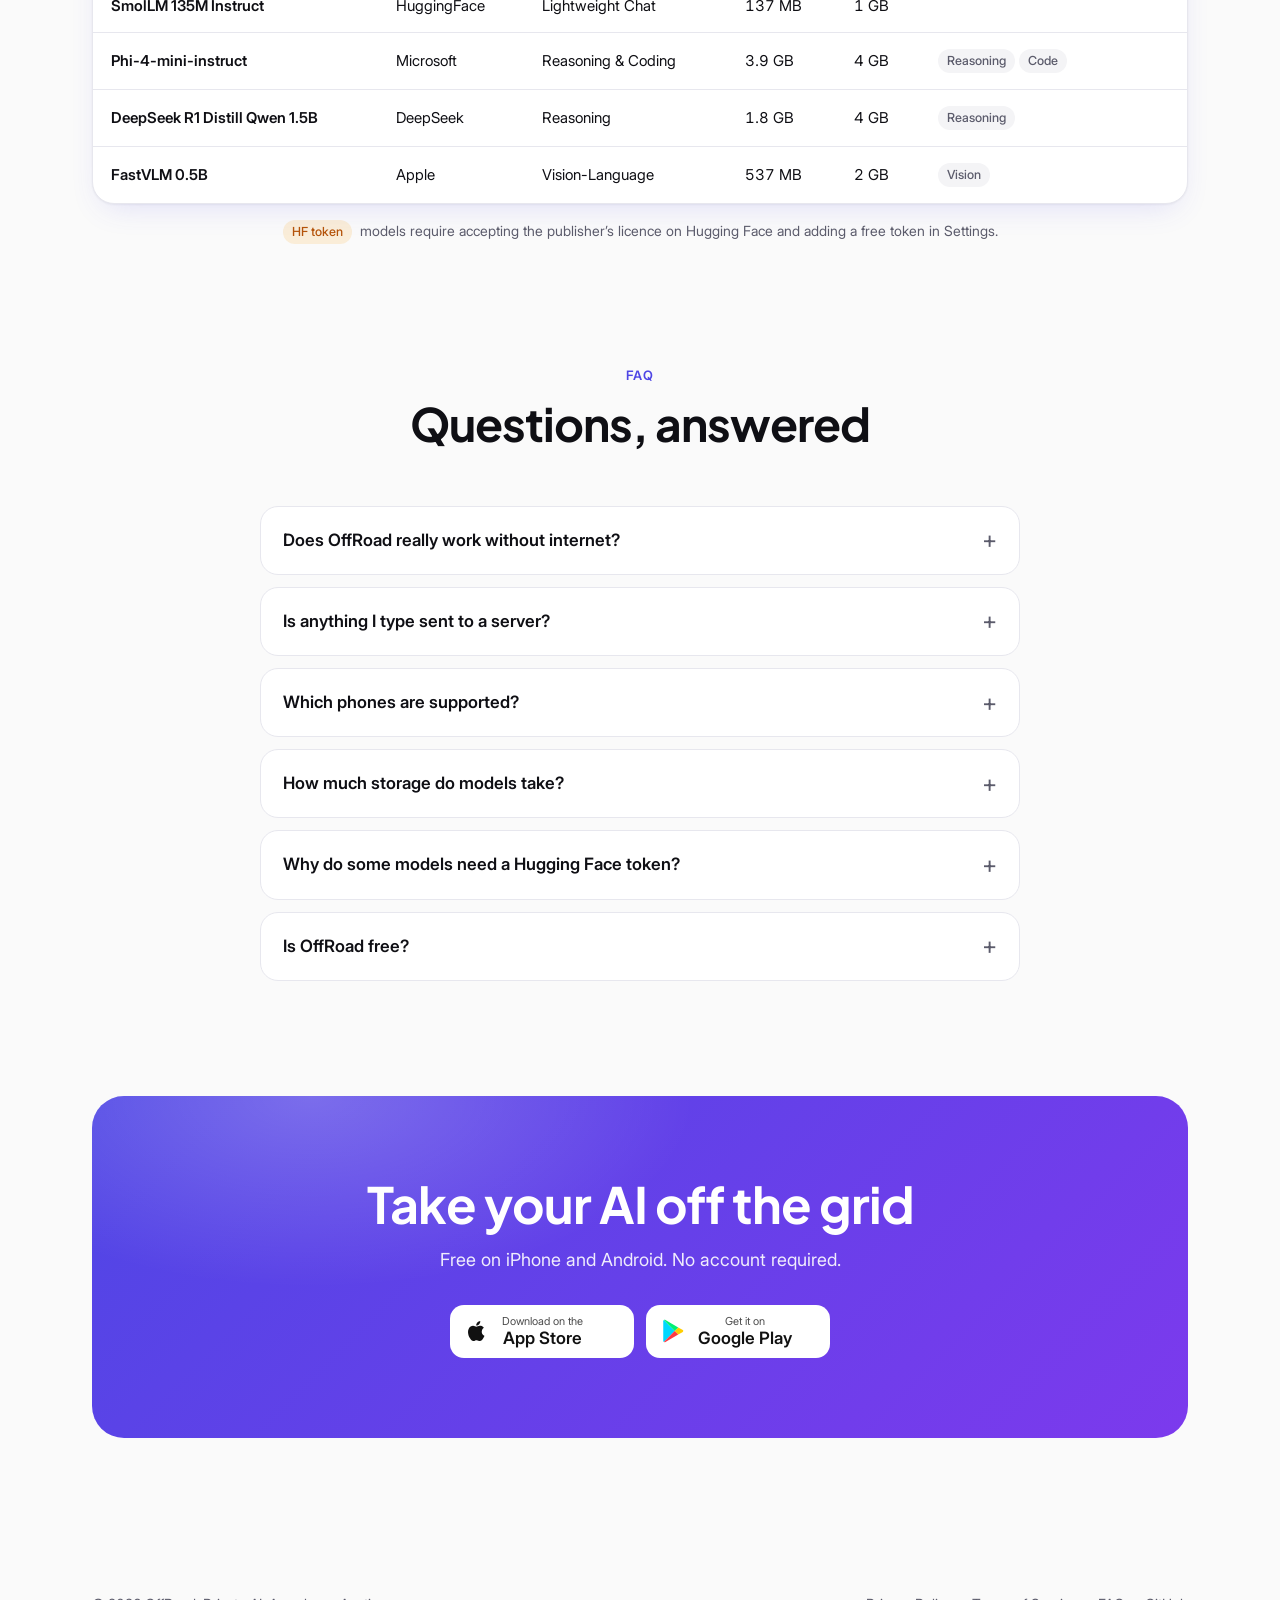
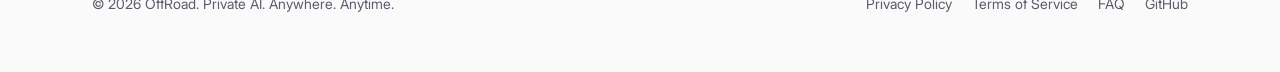
==== commit 4183edb7: "feat(web): show GitHub stars on the header button The button reads "Star" and shows the live count o" ====
--- a/web/index.html
+++ b/web/index.html
@@ -43,7 +43,7 @@
         <li><a href="#faq">FAQ</a></li>
       </ul>
       <div class="nav-actions">
-        <a class="gh-link" href="https://github.com/Odinachi/offroad" target="_blank" rel="noopener" aria-label="OffRoad source code on GitHub" title="View the source on GitHub"><svg viewBox="0 0 24 24" width="20" height="20" fill="currentColor" aria-hidden="true"><path d="M12 .5a11.5 11.5 0 0 0-3.64 22.41c.58.1.79-.25.79-.56v-2c-3.2.7-3.88-1.37-3.88-1.37-.52-1.33-1.28-1.69-1.28-1.69-1.05-.72.08-.7.08-.7 1.16.08 1.77 1.19 1.77 1.19 1.03 1.77 2.7 1.26 3.36.96.1-.75.4-1.26.73-1.55-2.55-.29-5.24-1.28-5.24-5.69 0-1.26.45-2.29 1.19-3.09-.12-.29-.52-1.46.11-3.05 0 0 .97-.31 3.17 1.18a11 11 0 0 1 5.77 0c2.2-1.49 3.17-1.18 3.17-1.18.63 1.59.23 2.76.11 3.05.74.8 1.19 1.83 1.19 3.09 0 4.42-2.69 5.39-5.26 5.68.41.36.78 1.06.78 2.14v3.17c0 .31.21.67.8.56A11.5 11.5 0 0 0 12 .5Z"/></svg></a>
+        <a class="gh-link" href="https://github.com/Odinachi/offroad" target="_blank" rel="noopener" title="Star OffRoad on GitHub" data-gh-stars><svg viewBox="0 0 24 24" width="20" height="20" fill="currentColor" aria-hidden="true"><path d="M12 .5a11.5 11.5 0 0 0-3.64 22.41c.58.1.79-.25.79-.56v-2c-3.2.7-3.88-1.37-3.88-1.37-.52-1.33-1.28-1.69-1.28-1.69-1.05-.72.08-.7.08-.7 1.16.08 1.77 1.19 1.77 1.19 1.03 1.77 2.7 1.26 3.36.96.1-.75.4-1.26.73-1.55-2.55-.29-5.24-1.28-5.24-5.69 0-1.26.45-2.29 1.19-3.09-.12-.29-.52-1.46.11-3.05 0 0 .97-.31 3.17 1.18a11 11 0 0 1 5.77 0c2.2-1.49 3.17-1.18 3.17-1.18.63 1.59.23 2.76.11 3.05.74.8 1.19 1.83 1.19 3.09 0 4.42-2.69 5.39-5.26 5.68.41.36.78 1.06.78 2.14v3.17c0 .31.21.67.8.56A11.5 11.5 0 0 0 12 .5Z"/></svg><span class="gh-label"><svg class="gh-star" viewBox="0 0 24 24" width="14" height="14" fill="currentColor" aria-hidden="true"><path d="M12 2.5l2.9 6.1 6.6.8-4.9 4.6 1.3 6.6L12 17.3l-5.9 3.3 1.3-6.6-4.9-4.6 6.6-.8z"/></svg>Star</span><span class="gh-count" hidden></span></a>
         <a class="btn btn-primary btn-small" href="#download">Get the app</a>
       </div>
     </div>
--- a/web/styles.css
+++ b/web/styles.css
@@ -85,10 +85,25 @@
 .nav-links a:hover { color: var(--text); }
 .nav-actions { display: flex; align-items: center; gap: 10px; }
 .gh-link {
-  display: grid; place-items: center; width: 38px; height: 38px; border-radius: 999px;
+  display: inline-flex; align-items: center; gap: 7px; height: 38px; padding: 0 12px 0 10px;
+  border-radius: 999px; text-decoration: none; font: 600 14px/1 "Inter", sans-serif;
   color: var(--muted); border: 1px solid var(--border); background: var(--surface);
   transition: color .15s, border-color .15s, transform .15s;
 }
+.gh-label { display: inline-flex; align-items: center; gap: 4px; }
+.gh-star { color: #f5b301; }
+.gh-count {
+  padding: 3px 7px; border-radius: 999px; background: var(--surface-2);
+  color: var(--text); font-variant-numeric: tabular-nums; font-size: 12.5px;
+}
+@media (max-width: 380px) {
+  .gh-label { display: none; }
+  .nav .wrap { gap: 8px; }
+  .nav-actions { gap: 6px; }
+  .gh-link { padding: 0 9px 0 8px; }
+  .nav .btn-small { padding: 9px 13px; }
+}
+.nav .btn { white-space: nowrap; }
 .gh-link:hover { color: var(--text); border-color: var(--muted); transform: translateY(-1px); }
 @media (max-width: 760px) { .nav-links { display: none; } }
 
